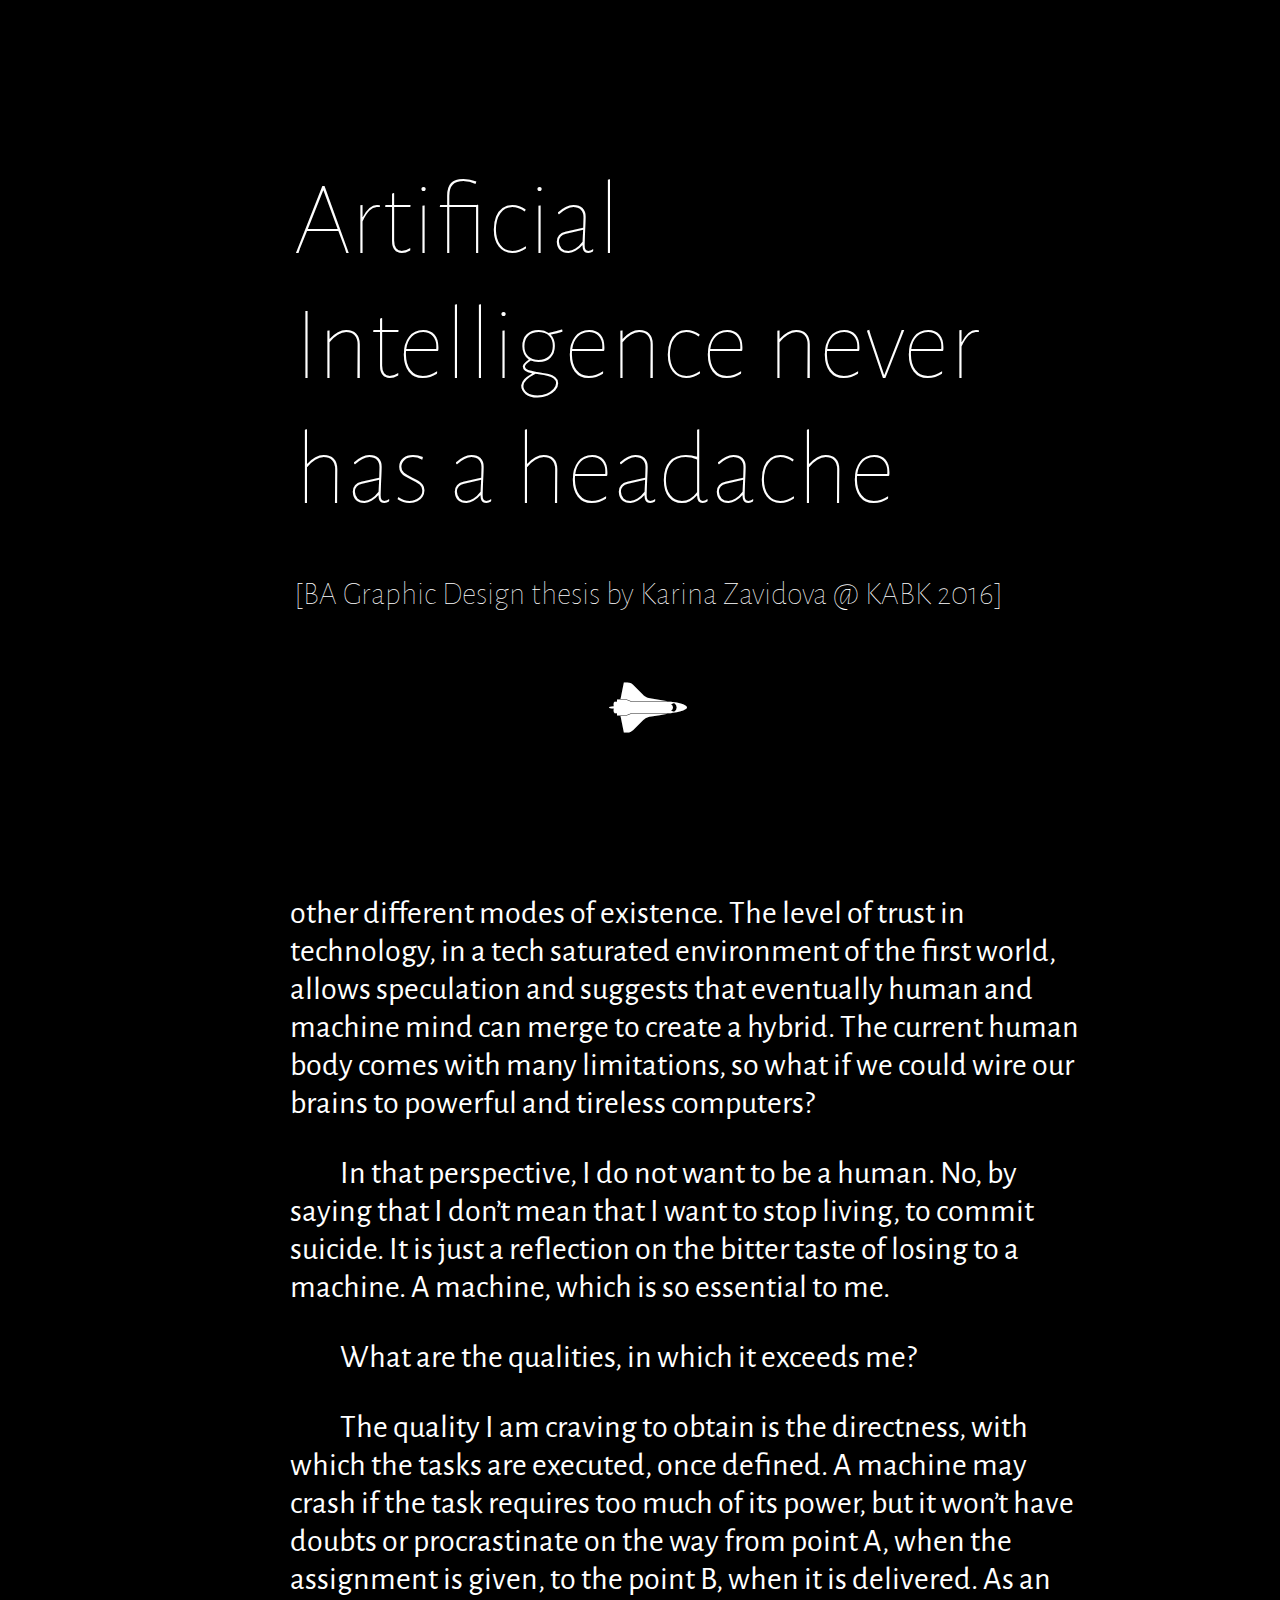
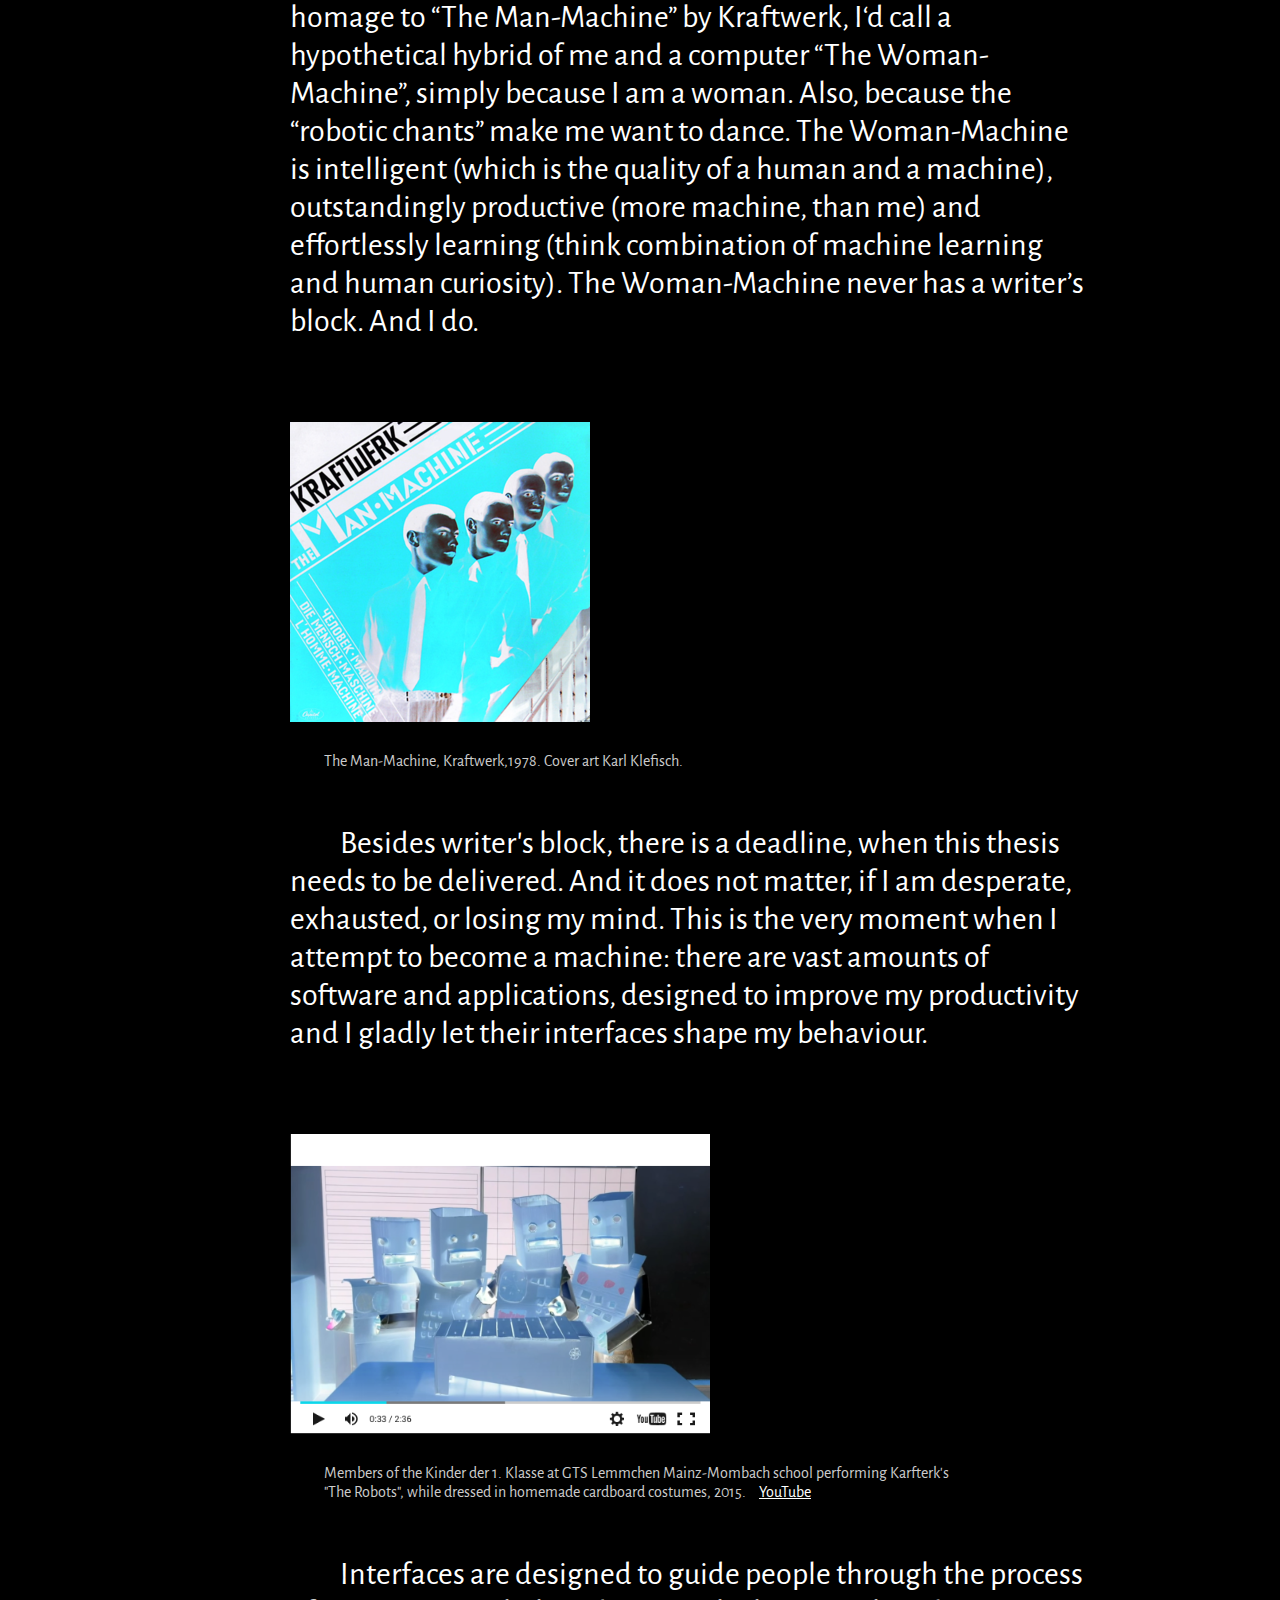
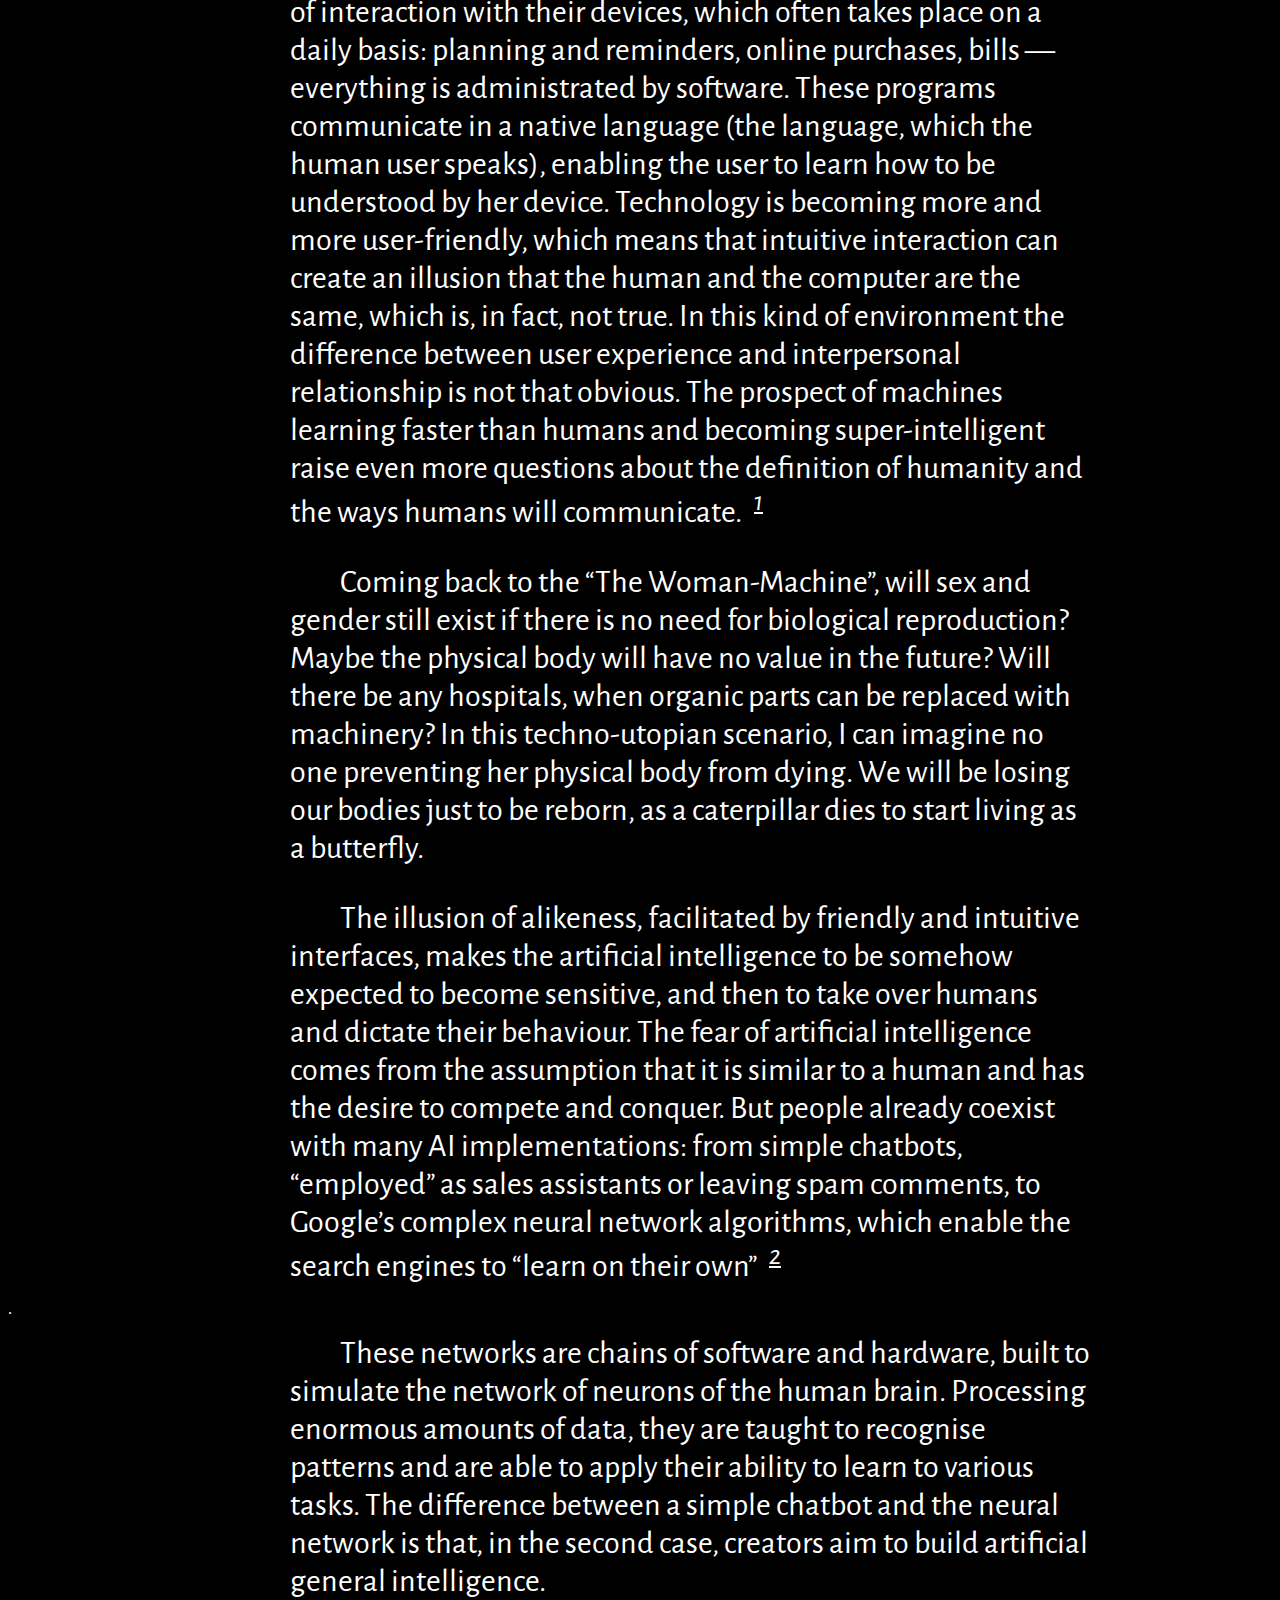
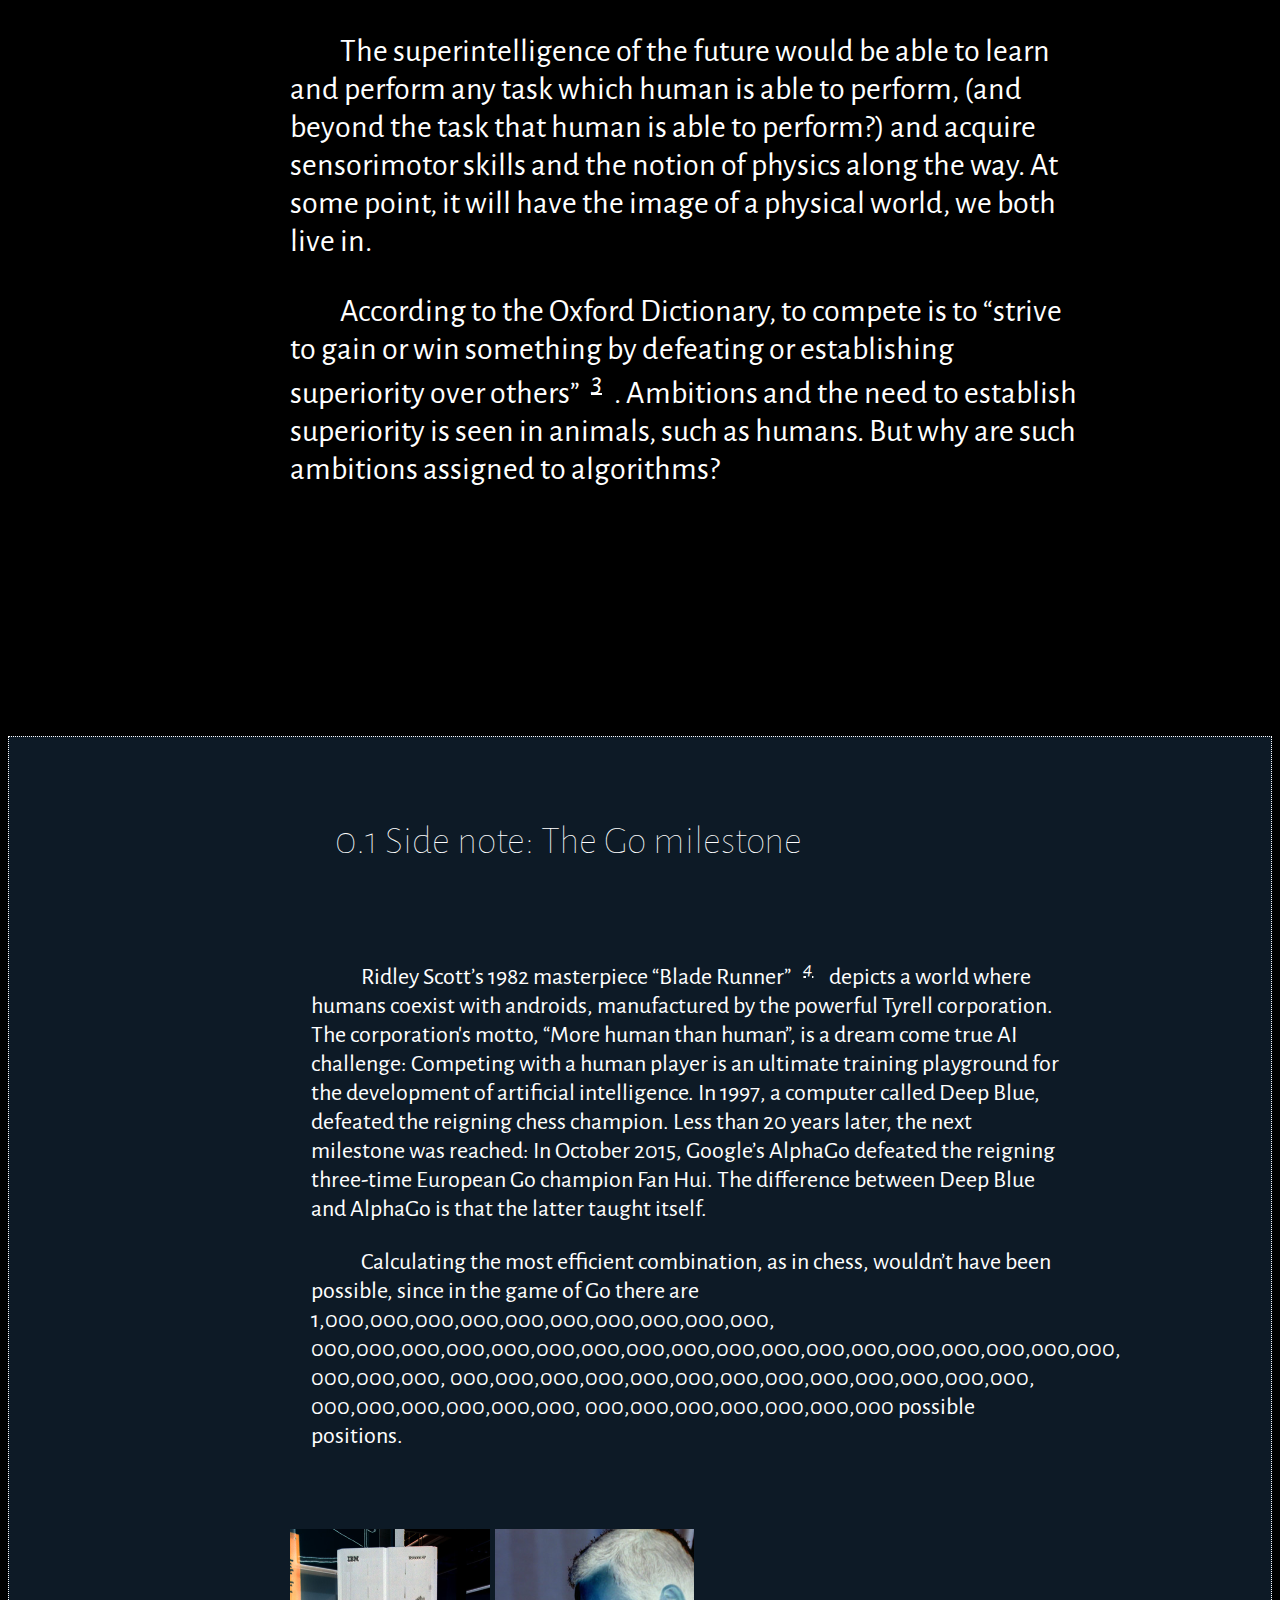
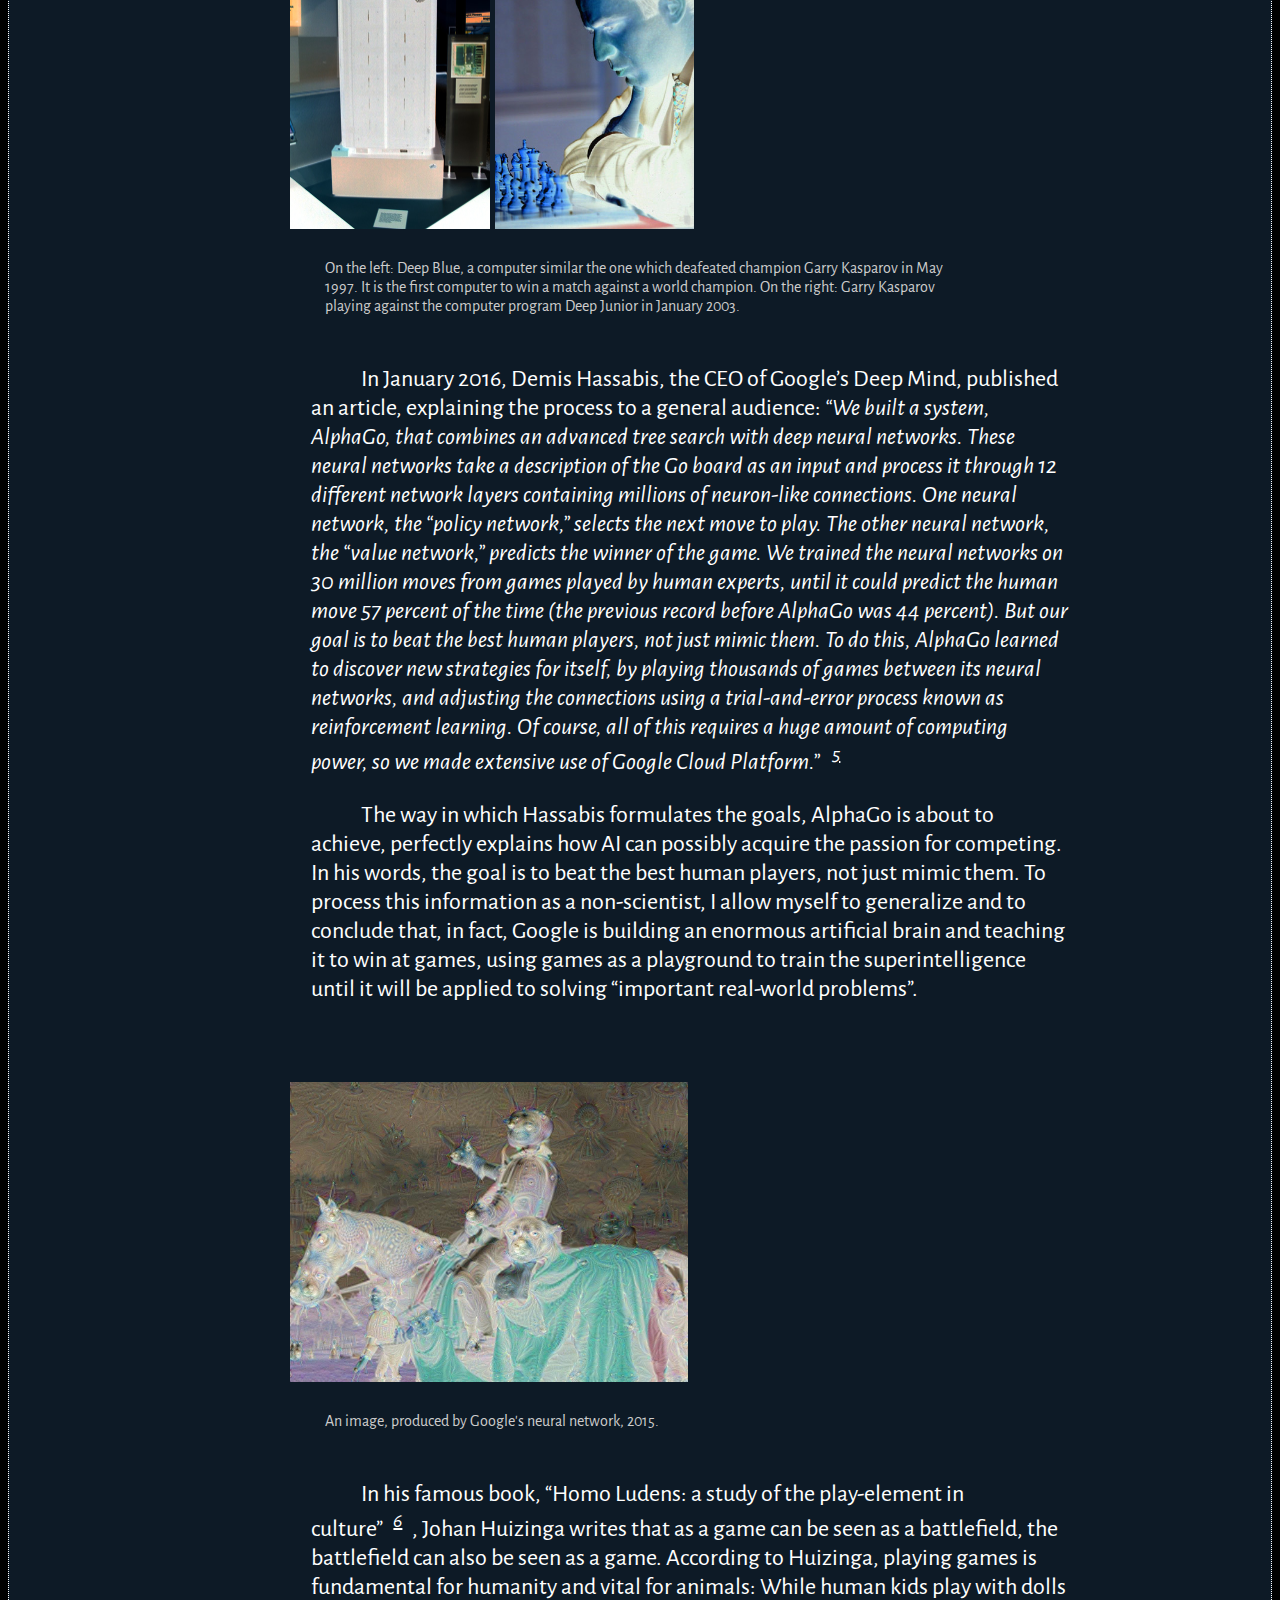
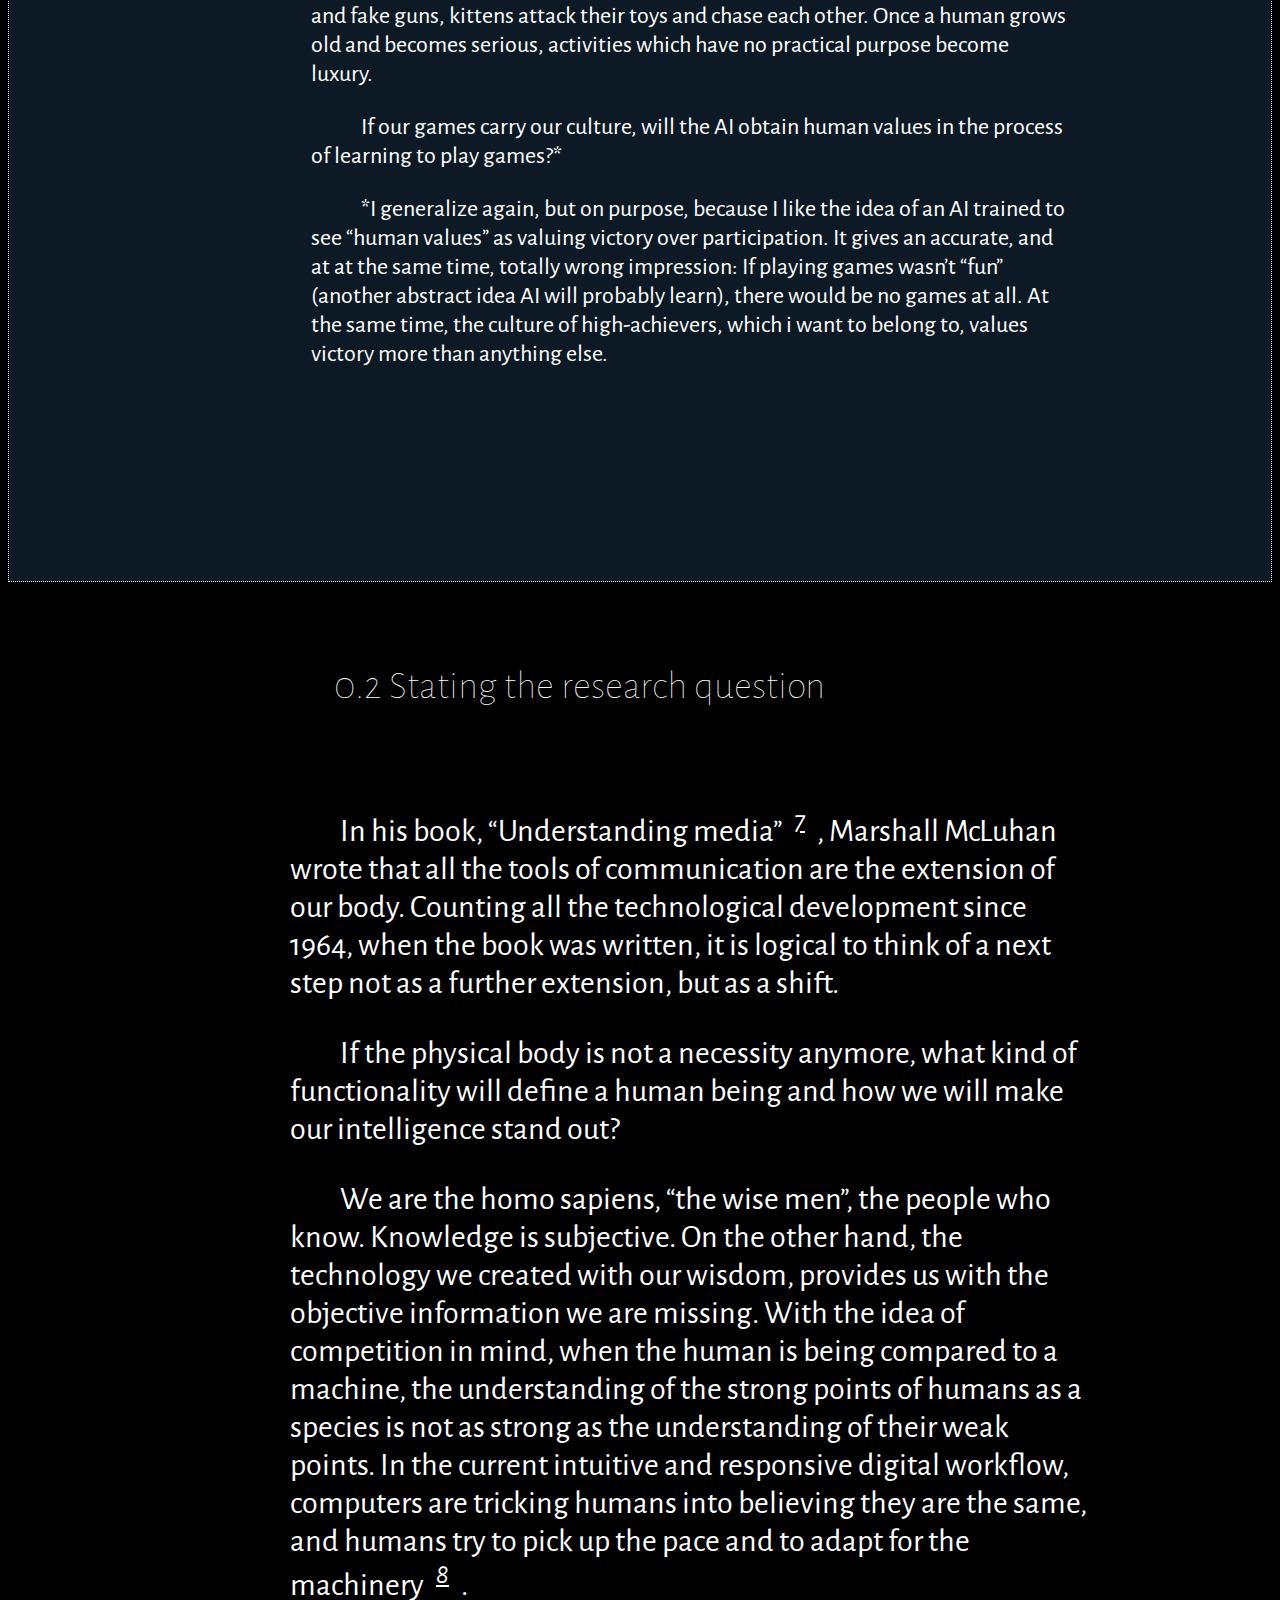
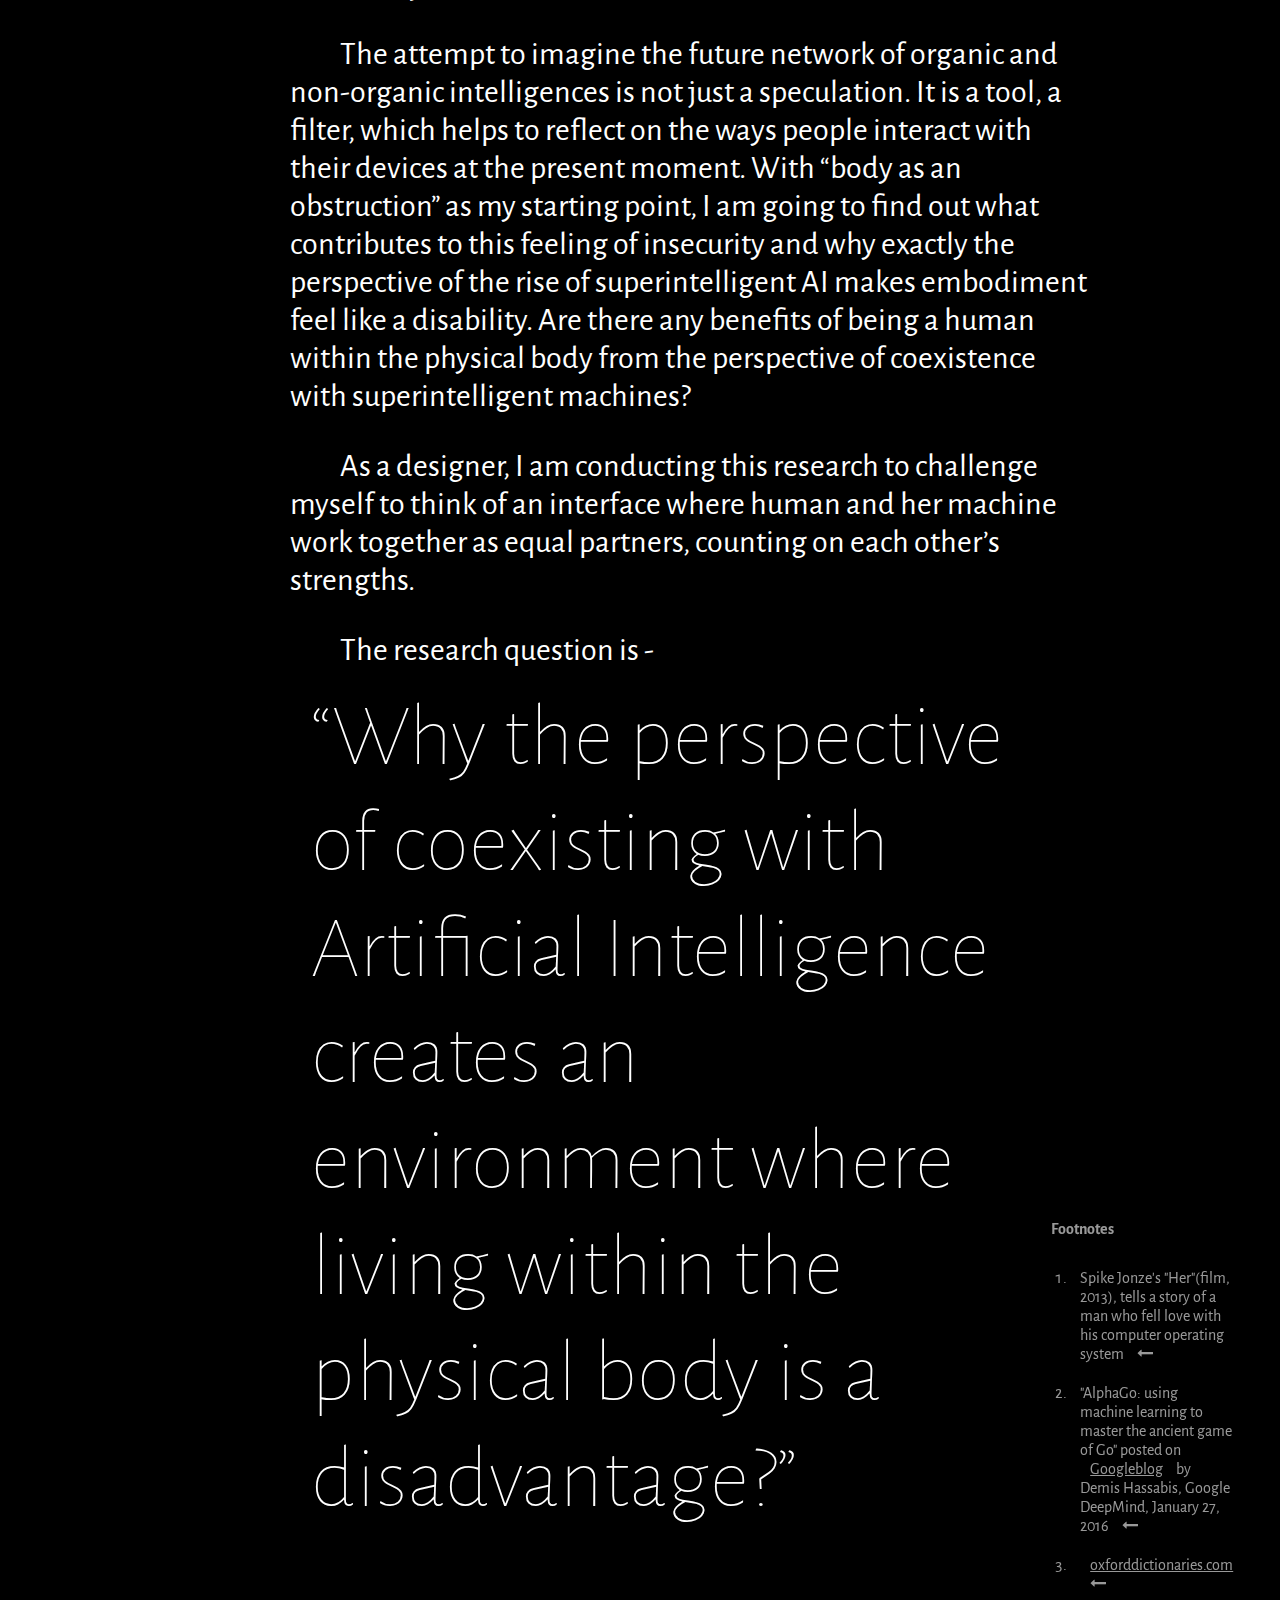
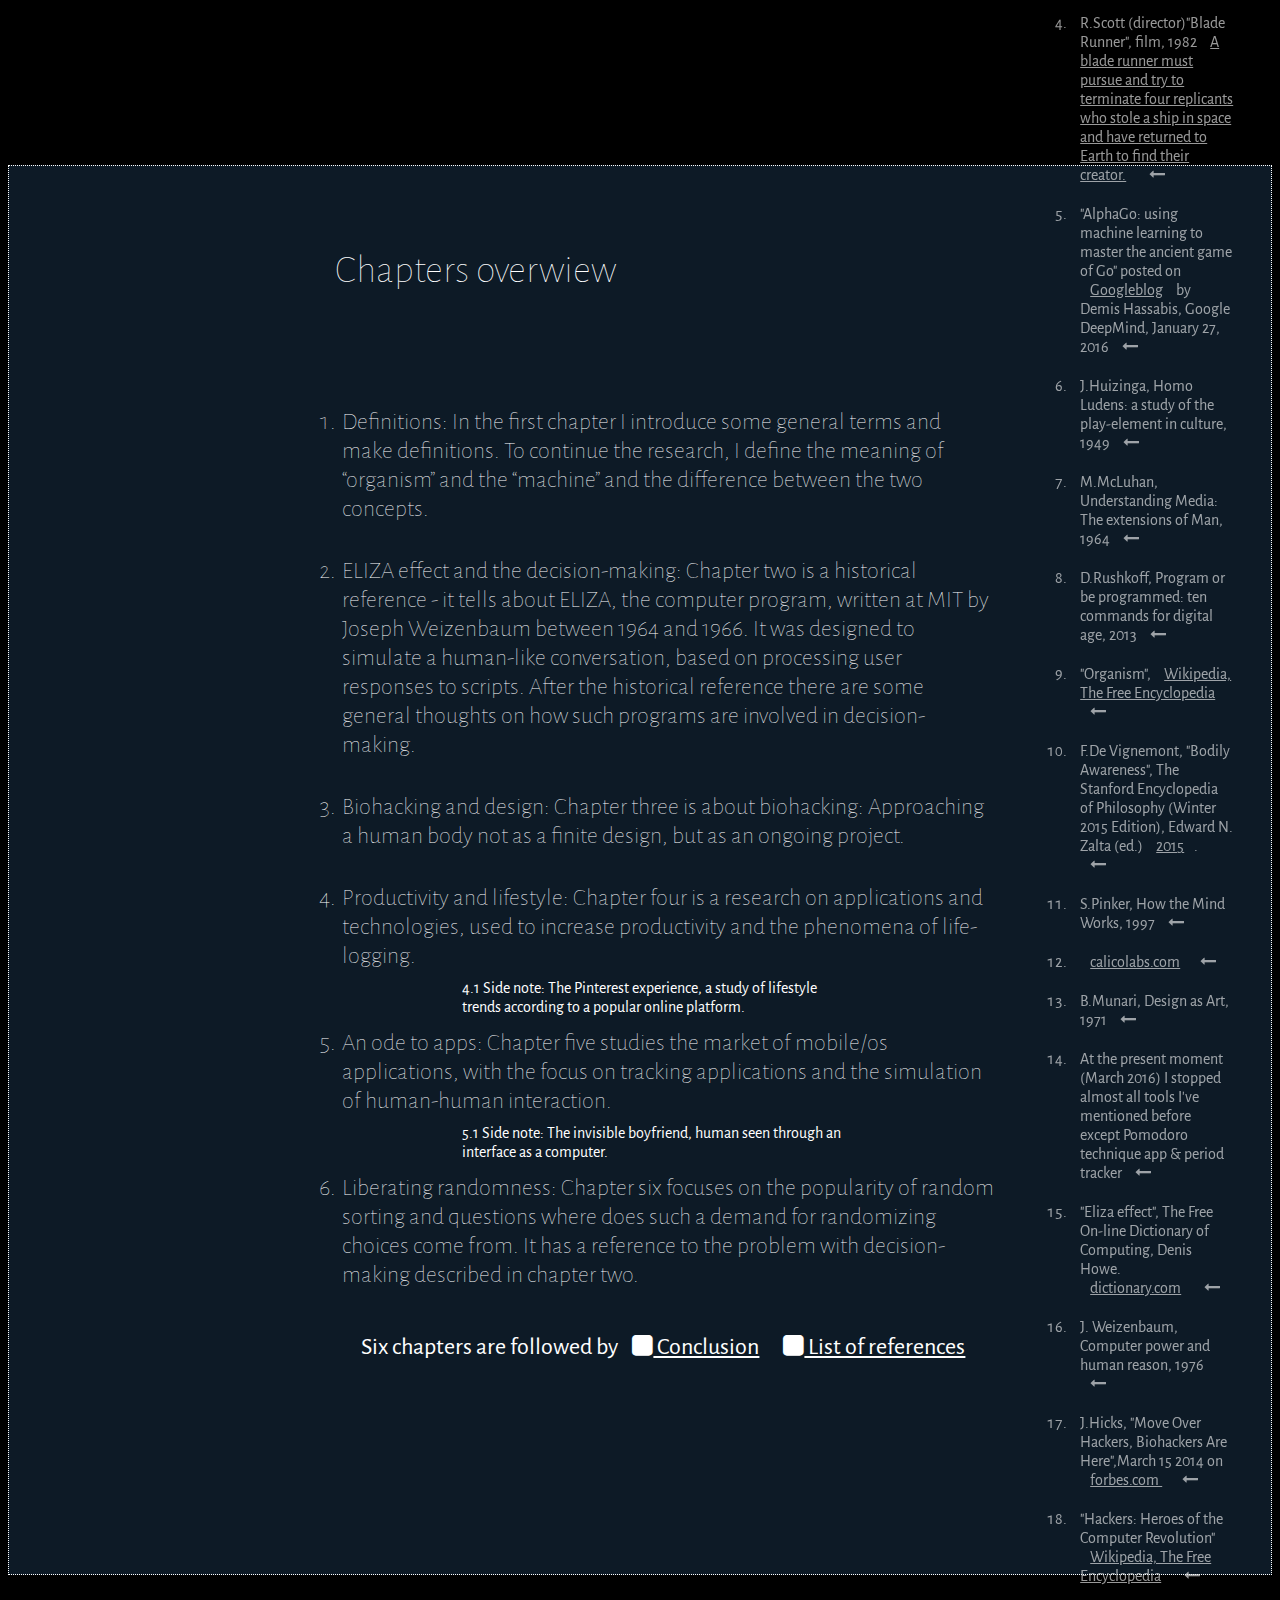
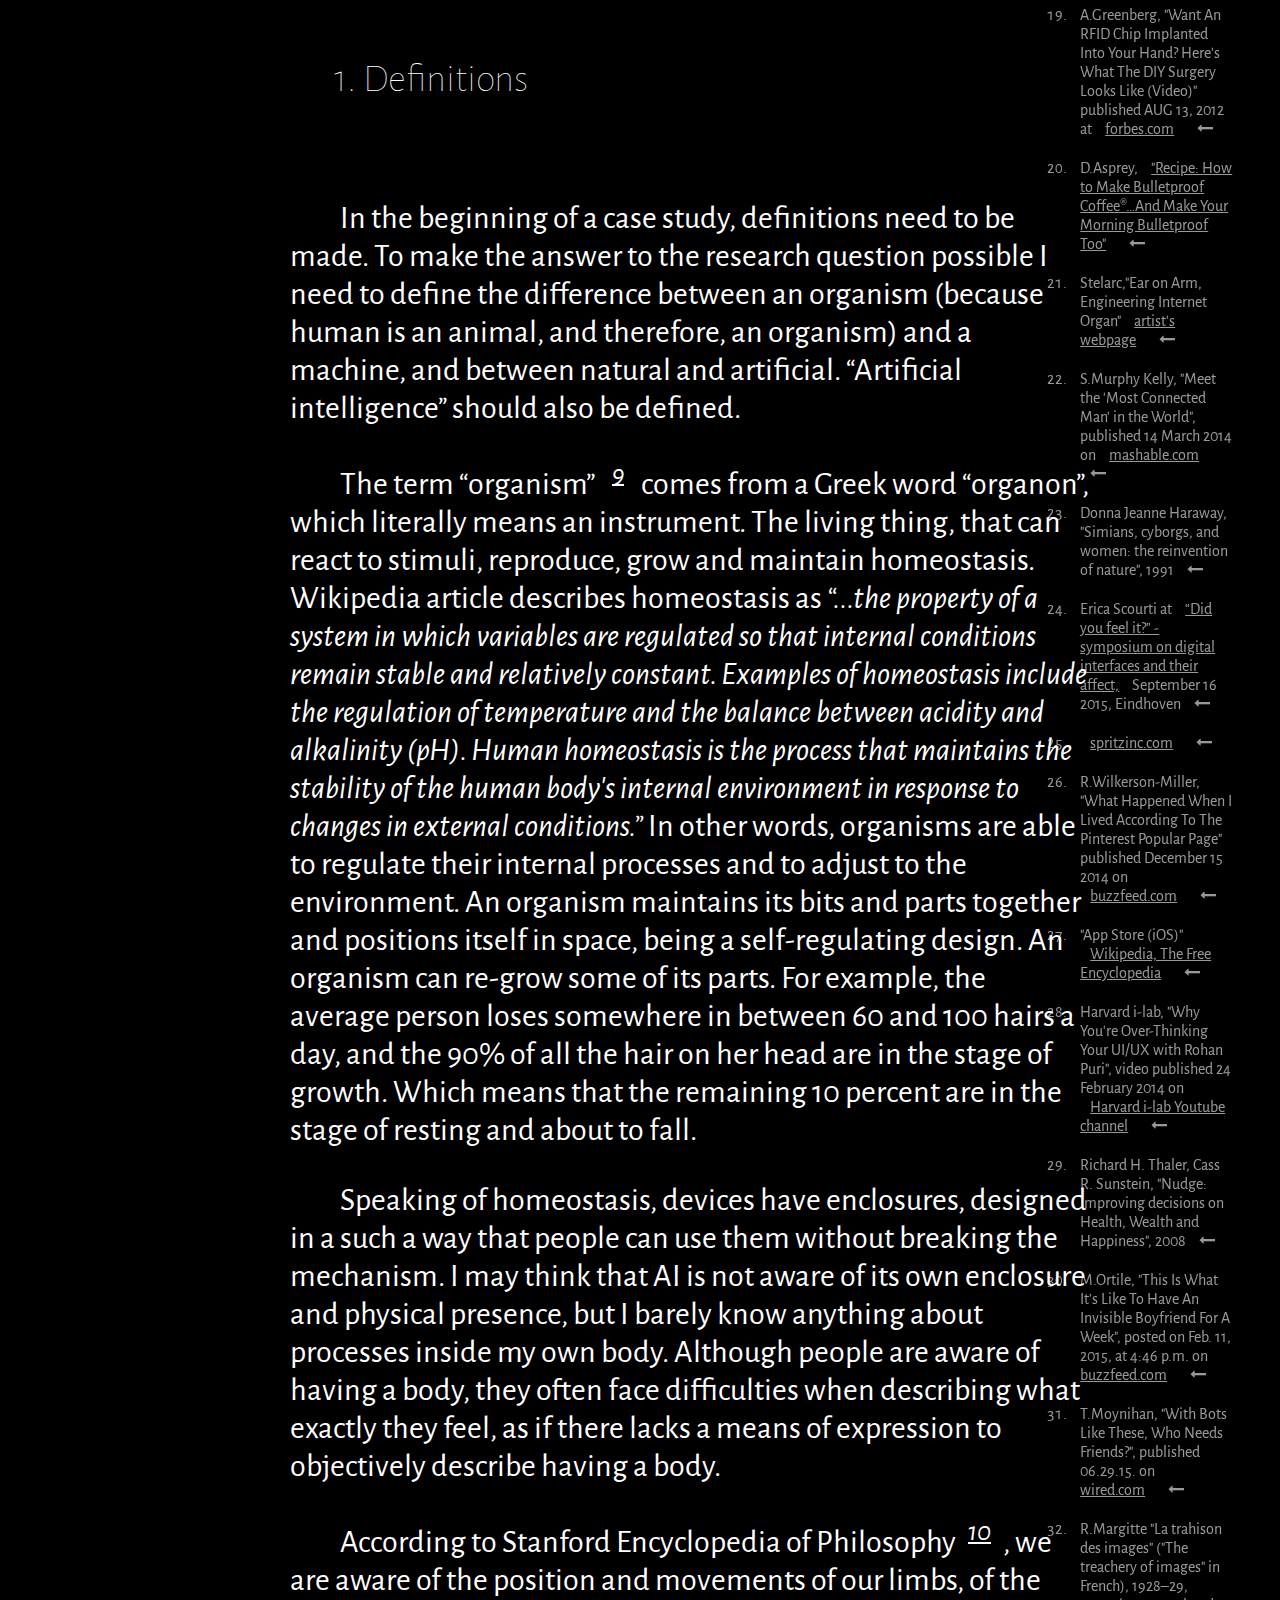
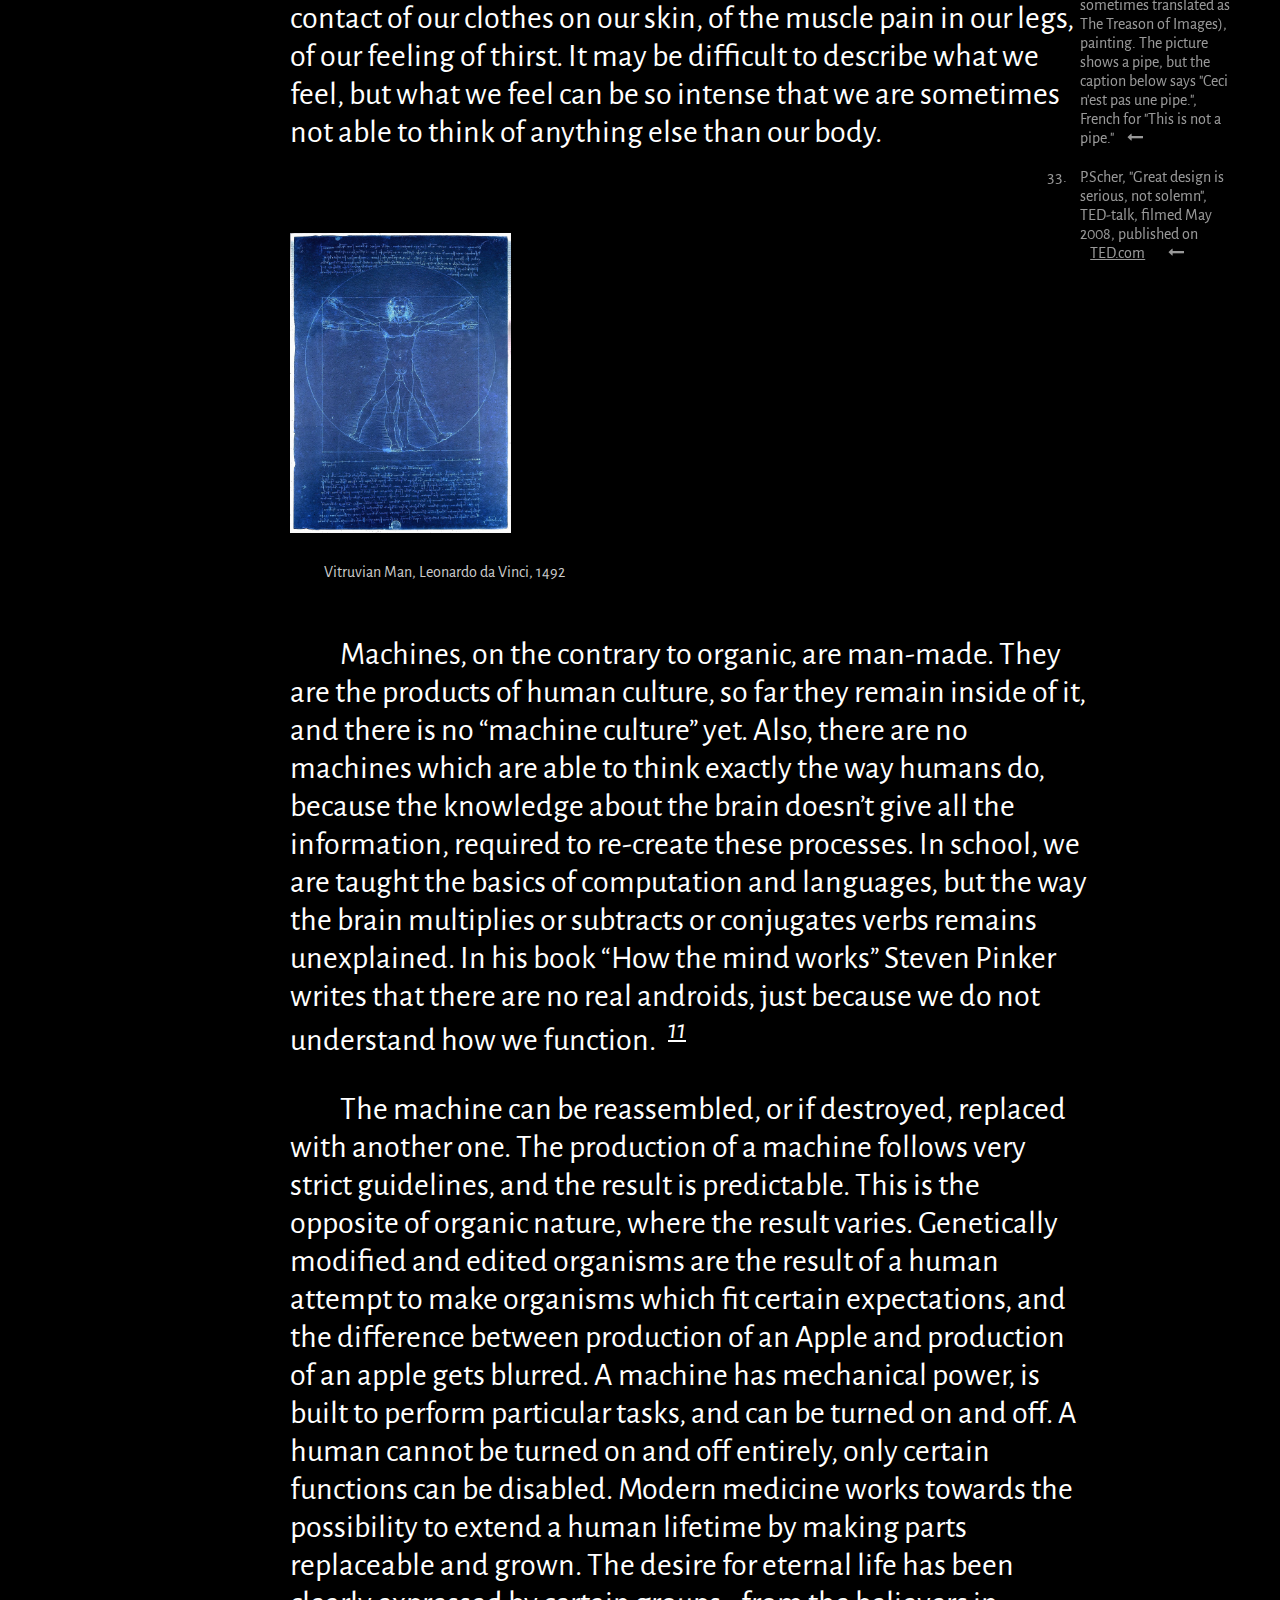
==== index.html @ 48800e62 "speech recognition commented" ====
<!DOCTYPE html>
<html>
<head>
<title>AI never has a headache</title>
<meta name="viewport" content="width=device-width, initial-scale=1">
<meta http-equiv="X-UA-Compatible" content="IE=edge,chrome=1">
<meta name="description" content="Following all the developments in technology I often feel overwhelmed and start to compare myself to an AI implementation. Also, the data-driven lifestyle emerges, and a human body is viewed as a set of parameters not only by scientists, but also by us, ordinary individuals. 
The fear of AI comes from a concept that AI is comparable to human intelligence, and therefore superiour. We are afraid that we will be run over by another species. But in fact, we are not comparable. So in my thesis i research the value of the human body, comparing my own functionality to an AI and ask  What are the profits of existing as a human being, and what are the benefits of having a body in the current digital workflow?">
<meta property="dc:creator" content="Karina Zavidova"/>
<meta property="og:title" content="Artifcial intelligence never has a headache"/>
<meta charset="utf-8">
	
	<link rel="stylesheet" type="text/css" href="style copy.css">
	<link href='https://fonts.googleapis.com/css?family=Alegreya+Sans' rel='stylesheet' type='text/css'>
	<link rel="stylesheet" href="https://maxcdn.bootstrapcdn.com/font-awesome/4.5.0/css/font-awesome.min.css">
	<script src="https://ajax.googleapis.com/ajax/libs/jquery/1.11.3/jquery.min.js"></script>
	<link href='https://fonts.googleapis.com/css?family=Alegreya+Sans:400,400italic,100,100italic' rel='stylesheet' type='text/css'>
	

<link rel="icon" href="media/icon.ico" type="image/x-icon"> 
<link rel="shortcut icon" href="media/icon.ico" type="image/x-icon"> 





</head>


<body>

<div class="loader">
  
      
     <h1>Artificial Intelligence never has a headache  <h5>[BA Graphic Design thesis by Karina Zavidova @ KABK 2016]
     <div class="bounce"><h5><i class="fa fa-space-shuttle fa-2x"></h5></i></div>
</h5></h1> 
     
  </div>


</div>
	
</div>
<div class="content">
  <script src="script.js"></script>


<!--here starts the actula text!!!!!-->




<div class="glossary">

<div class="sub-menu-parent"><i class="fa fa-hdd-o"><h3>Aritificial intelligence never has a headache </h3></i>



 <ul class="sub-menu">
 <h4>Table of contents</h4>

<li> <a href="#introduction"> 0. Introduction</a></li>
<li> <a href="#sidenote-1">0.1 Side note: The Go milestone</a> </li>
	<li> <a href="#research question">0.2 Stating the research question</a></li>
<li> <a href="#overview">Chapters overview</a></li>
<li> <a href="#chapter-1"> 1. Definitions </a></li>
<li> <a href="#chapter-2"> 2. Decision-making and the ELIZA effect</a></li>
<li> <a href="#chapter-3">3. Biohacking and design</a></li>
<li> <a href="#chapter-4">4. Productivity and lifestyle</a></li>
<li><a href="#sidenote-2">4.1 Side note: The pinterest experience</a></li>
<li><a href="#chapter-5">5. An ode to Apps </a></li>
<li><a href="#sidenote-3">5.1 Side note: The invisible boyfriend</a></li>
<li><a href="#chapter-6">6. Liberating randomness </a></li>
<li> <a href="#conclusion">Conclusion</a></li>
<li><a href="#sources">List of references</a></li>
<li><a href="AI_never_has_a_headache_kzavidova.pdf"download>download PDF</a></li>

</div></div>




<div class="text">

<div class="scroller">


<div class="footnote">

	<ol> <h4>Footnotes</h4>
		<li class="smart" id="s-1">Spike Jonze's "Her"(film, 2013), tells a story of a man who fell love with his computer operating system <a href="#f-1"><i class="fa fa-long-arrow-left"></i></a></li>


		<li class="smart" id="s-2">"AlphaGo: using machine learning to master the ancient game of Go" posted on <a href="https://googleblog.blogspot.nl/2016/01/alphago-machine-learning-game-go.html" target="_blank">Googleblog</a>
		by Demis Hassabis, Google DeepMind, January 27, 2016
		<a href="#f-2"><i class="fa fa-long-arrow-left"></i></a></li>


		<li class="smart" id="s-3"><a href="http://www.oxforddictionaries.com/definition/english/compete" target="_blank">oxforddictionaries.com</a>
		<a href="#f-3"><i class="fa fa-long-arrow-left"></i></a></li>


		<li class="smart" id="s-4">R.Scott (director)"Blade Runner", film, 1982 <a href="http://www.imdb.com/title/tt0083658/" target="_blank">A blade runner must pursue and try to terminate four replicants who stole a ship in space and have returned to Earth to find their creator.</a>
		<a href="#f-4"><i class="fa fa-long-arrow-left"></i></a></li>


		<li class="smart" id="s-5">"AlphaGo: using machine learning to master the ancient game of Go" posted on <a href="https://googleblog.blogspot.nl/2016/01/alphago-machine-learning-game-go.html" target="_blank">Googleblog</a>
		by Demis Hassabis, Google DeepMind, January 27, 2016
		<a href="#f-5"><i class="fa fa-long-arrow-left"></i></a></li>


		<li class="smart" id="s-6">J.Huizinga, Homo Ludens: a study of the play-element in culture, 1949
		<a href="#f-6"><i class="fa fa-long-arrow-left"></i></a></li>

		<li class="smart" id="s-7">M.McLuhan, Understanding Media: The extensions of Man, 1964
		<a href="#f-7"><i class="fa fa-long-arrow-left"></i></a></li>

		<li class="smart" id="s-8">D.Rushkoff, Program or be programmed: ten commands for digital age, 2013
		<a href="#f-8"><i class="fa fa-long-arrow-left"></i></a></li>
		<li class="smart" id="s-9">"Organism", <a href="https://en.wikipedia.org/wiki/Organism#Etymology" target="_blank">Wikipedia, The Free Encyclopedia</a><a href="#f-9"><i class="fa fa-long-arrow-left"></i></a></li>

		<li class="smart" id="s-10">F.De Vignemont, "Bodily Awareness", The Stanford Encyclopedia of Philosophy (Winter 2015 Edition), Edward N. Zalta (ed.) <a href="http://plato.stanford.edu/archives/win2015/entries/bodily-awareness" target="_blank">2015</a>.
		<a href="#f-10"><i class="fa fa-long-arrow-left"></i></a></li>

		<li class="smart" id="s-11">S.Pinker, How the Mind Works, 1997
		<a href="#f-11"><i class="fa fa-long-arrow-left"></i></a></li>

		<li class="smart" id="s-12"><a href="http://www.calicolabs.com/" target="_blank">calicolabs.com</a><a href="#f-12"><i class="fa fa-long-arrow-left"></i></a></li>

		<li class="smart" id="s-13">B.Munari, Design as Art, 1971
		<a href="#f-13"><i class="fa fa-long-arrow-left"></i></a></li>

		<li class="smart" id="s-14">At the present moment (March 2016) I stopped almost all tools I've mentioned before except Pomodoro technique app &amp period tracker
		<a href="#f-14"><i class="fa fa-long-arrow-left"></i></a></li>

		<li class="smart" id="s-15">"Eliza effect", The Free On-line Dictionary of Computing, Denis Howe. <a href="http://dictionary.reference.com/browse/eliza-effect" target="_blank">dictionary.com</a>
		<a href="#f-15"><i class="fa fa-long-arrow-left"></i></a></li>

		<li class="smart" id="s-16">J. Weizenbaum, Computer power and human reason, 1976
		<a href="#f-16"><i class="fa fa-long-arrow-left"></i></a></li>

		<li class="smart" id="s-17">
			J.Hicks, "Move Over Hackers, Biohackers Are Here",March 15 2014 on <a href="http://www.forbes.com/sites/jenniferhicks/2014/03/15/move-over-hackers-biohackers-are-here/#53e8c2447e60" target="_blank"> forbes.com </a>
		<a href="#f-17"><i class="fa fa-long-arrow-left"></i></a></li>

		<li class="smart" id="s-18">"Hackers: Heroes of the Computer Revolution"
			<a href="https://en.wikipedia.org/wiki/Hackers:_Heroes_of_the_Computer_Revolution" target="_blank">Wikipedia, The Free Encyclopedia</a>
		<a href="#f-18"><i class="fa fa-long-arrow-left"></i></a></li>

		<li class="smart" id="s-19">A.Greenberg, "Want An RFID Chip Implanted Into Your Hand? Here's What The DIY Surgery Looks Like (Video)" published AUG 13, 2012 at <a href="http://www.forbes.com/sites/andygreenberg/2012/08/13/want-an-rfid-chip-implanted-into-your-hand-heres-what-the-diy-surgery-looks-like-video/#7c9ef1582ed2" target="_blank">forbes.com</a> 
		<a href="#f-19"><i class="fa fa-long-arrow-left"></i></a></li>

		<li class="smart" id="s-20"> D.Asprey,
			<a href="https://www.bulletproofexec.com/how-to-make-your-coffee-bulletproof-and-your-morning-too/" target="_blank">"Recipe: How to Make Bulletproof Coffee®…And Make Your Morning Bulletproof Too"</a>
		<a href="#f-20"><i class="fa fa-long-arrow-left"></i></a></li>

		<li class="smart" id="s-21">Stelarc,"Ear on Arm,
Engineering Internet Organ" <a href="http://stelarc.org/?catID=20242" target="_blank"> artist's webpage</a>
	<a href="#f-21"><i class="fa fa-long-arrow-left"></i></a></li>

		<li class="smart" id="s-22">S.Murphy Kelly, "Meet the 'Most Connected Man' in the World", published 14 March 2014 on 
		<a href="http://mashable.com/2014/03/13/most-connected-man-in-world-chris-dancy/#mzqSh3UFNmq4" target="_blank">mashable.com</a>
		<a href="#f-22"><i class="fa fa-long-arrow-left"></i></a></li>

		<li class="smart" id="s-23">Donna Jeanne Haraway, "Simians, cyborgs, and women: the reinvention of nature", 1991
<a href="#f-23"><i class="fa fa-long-arrow-left"></i></a></li>

		<li class="smart" id="s-24">Erica Scourti at <a href="http://dutchartinstitute.eu/page/7281/erica-scourti" target="_blank">“Did you feel it?” - symposium on digital interfaces and their affect,</a> September 16 2015, Eindhoven
	<a href="#f-24"><i class="fa fa-long-arrow-left"></i></a></li>
		<li class="smart" id="s-25"><a href="http://spritzinc.com/" target="_blank">spritzinc.com</a>
		<a href="#f-25"><i class="fa fa-long-arrow-left"></i></a></li>

		<li class="smart" id="s-26">R.Wilkerson-Miller, "What Happened When I Lived According To The Pinterest Popular Page" published December 15 2014 on
		<a href="http://www.buzzfeed.com/rachelwmiller/all-we-do-is-pin#.ilrom6KYr" target="_blank">buzzfeed.com</a>
		<a href="#f-26"><i class="fa fa-long-arrow-left"></i></a></li>

		<li class="smart" id="s-27">"App Store (iOS)" <a href="https://en.wikipedia.org/wiki/App_Store_(iOS)" target="_blank">Wikipedia, The Free Encyclopedia</a>
		<a href="#f-27"><i class="fa fa-long-arrow-left"></i></a></li>

		<li class="smart" id="s-28">Harvard i-lab, "Why You're Over-Thinking Your UI/UX with Rohan Puri", video published 24 February 2014 on <a href="https://youtu.be/Is2O666qDPs" target="_blank">Harvard i-lab Youtube channel</a>
		<a href="#f-28"><i class="fa fa-long-arrow-left"></i></a></li>

		<li class="smart" id="s-29">Richard H. Thaler, Cass R. Sunstein, "Nudge: Improving decisions on Health, Wealth and Happiness", 2008
		<a href="#f-29"><i class="fa fa-long-arrow-left"></i></a></li>

		<li class="smart" id="s-30">M.Ortile, "This Is What It’s Like To Have An Invisible Boyfriend For A Week", posted on Feb. 11, 2015, at 4:46 p.m. on<a href="http://www.buzzfeed.com/mattortile/my-invisible-man#.pvEbmz3gZ" target="_blank"> buzzfeed.com</a>
		<a href="#f-30"><i class="fa fa-long-arrow-left"></i></a></li>

		<li class="smart" id="s-31">T.Moynihan, "With Bots Like These, Who Needs Friends?", published 06.29.15.
on<a href="http://www.wired.com/2015/06/chat-services-replace-friends/" target="_blank"> wired.com</a>
<a href="#f-31"><i class="fa fa-long-arrow-left"></i></a></li>

		<li class="smart" id="s-32">R.Margitte "La trahison des images" ("The treachery of images" in French), 1928–29, sometimes translated as The Treason of Images), painting. The picture shows a pipe, but the caption below says "Ceci n'est pas une pipe.", French for "This is not a pipe."

		<a href="#f-32"><i class="fa fa-long-arrow-left"></i></a></li>

		<li class="smart" id="s-33">P.Scher, "Great design is serious, not solemn", TED-talk, filmed May 2008, published on <a href="https://www.ted.com/talks/paula_scher_gets_serious?language=en" target="_blank">TED.com</a>
		<a href="#f-33"><i class="fa fa-long-arrow-left"></i></a></li>



	</ol>


	</div>

	
<!--<h2>Introduction </h2>-->
<div class="chapter" id="introduction">

<h6>0. Introduction</h6>
<p>
<h2>Sometimes I feel that my 
	body is an obstruction.</h2>
<br/>
</p>

<p>
Therefore, I have to state, "I am not my body". The body of work and thought is the true body of mine, not the one which fails to wake up on time every morning.</p> <p>“I am not my physical body” seems to be an absurd statement, but only until there is a possibility to choose from other different modes of existence. 
The level of trust in technology, in a tech saturated environment of the first world, allows speculation and suggests that eventually human and machine mind can merge to create a hybrid. The current human body comes with many limitations, so what if we could wire our brains to powerful and tireless computers?<p>
In that perspective, I do not want to be a human. No, by saying that I don’t mean that I want to stop living, to commit suicide. It is just a reflection on the bitter taste of losing to a machine. A machine, which is so essential to me. </p>

<p>What are the qualities, in which it exceeds me?</p>

<p>The quality I am craving to obtain is the directness, with which the tasks are executed, once defined. A machine may crash if the task requires too much of its power, but it won’t have doubts or procrastinate on the way from point A, when the assignment is given, to the point B, when it is delivered.  
As an homage to “The Man-Machine” by Kraftwerk, I‘d call a hypothetical hybrid of me and a computer “The Woman-Machine”, simply because I am a woman. Also, because the “robotic chants” make me want to dance. The Woman-Machine is intelligent (which is the quality of a human and a machine), outstandingly productive (more machine, than me) and effortlessly learning (think combination of machine learning and human curiosity). The Woman-Machine never has a writer’s block. And I do. </p>

<p>
<img src="img/1.png"><div class="imgname">The Man-Machine, Kraftwerk,1978. Cover art Karl Klefisch.</div></img>

</p>

<p>Besides writer's block, there is a deadline, when this thesis needs to be delivered. And it does not matter, if I am desperate, exhausted, or losing my mind. This is the very moment when I attempt to become a machine: there are vast amounts of software and applications, designed to improve my productivity and I gladly let their interfaces shape my behaviour. </p>

<p>

<img src="img/2.png"><div class="imgname">Members of the Kinder der 1. Klasse at GTS Lemmchen Mainz-Mombach school performing Karfterk's "The Robots", while dressed in homemade cardboard costumes, 2015. <a href="https://youtu.be/WH-ycguHLBU" target="_blank">YouTube</a></div></img>
</p>


<p>Interfaces are designed to guide people through the process of interaction with their devices, which often takes place on a daily basis: planning and reminders, online purchases, bills &mdash; everything is administrated by software. These programs communicate in a native language (the language, which the human user speaks), enabling the user to learn how to be understood by her device. 
Technology is becoming more and more user-friendly, which means that intuitive interaction can create an illusion that the human and the computer are the same, which is, in fact, not true. In this kind of environment the difference between user experience and interpersonal relationship is not that obvious. The prospect of machines learning faster than humans and becoming super-intelligent raise even more questions about the definition of humanity and the ways humans will communicate.<span style="color:#d9d9d9; margin: 2px;" id="f-1" ><sup><a href="#s-1">1</a></sup></span></p>

<p>Coming back to the “The Woman-Machine”, will sex and gender still exist if there is no need for biological reproduction? Maybe the physical body will have no value in the future? Will there be any hospitals, when organic parts can be replaced with machinery? In this techno-utopian scenario, I can imagine no one preventing her physical body from dying. We will be losing our bodies just to be reborn, as a caterpillar dies to start living as a butterfly. </p>

<p>The illusion of alikeness, facilitated by friendly and intuitive interfaces, makes the artificial intelligence to be somehow expected to become sensitive, and then to take over humans and dictate their behaviour. The fear of artificial intelligence comes from the assumption that it is similar to a human and has the desire to compete and conquer. But people already coexist with many AI implementations: from simple chatbots, “employed” as sales assistants or leaving spam comments, to Google’s complex neural network algorithms, which enable the search engines to “learn on their own”<span style="color:#d9d9d9; margin: 2px;" id="f-2"><sup><a href="#s-2">2</a></sup></span></p>.
<p>These networks are chains of software and hardware, built to simulate the network of neurons of the human brain. Processing enormous amounts of data, they are taught to recognise patterns and are able to apply their ability to learn to various tasks. The difference between a simple chatbot and the neural network is that, in the second case, creators aim to build artificial general intelligence. </p>
<p>The superintelligence of the future would be able to learn and perform any task which human is able to perform, (and beyond the task that human is able to perform?) and acquire sensorimotor skills and the notion of physics along the way. At some point, it will have the image of a physical world, we both live in. </p>
<p>
According to the Oxford Dictionary, to compete is to “strive to gain or win something by defeating or establishing superiority over others”<span style="color:#d9d9d9; margin: 2px;" id="f-3"><sup><a href="#s-3">3</a></sup></span>. Ambitions and the need to establish superiority is seen in animals, such as humans. But why are such ambitions assigned to algorithms?<p>
</div>
<div class="chapter" id="sidenote-1">

	<h6>0.1 Side note: The Go milestone </h6>

<p class="sidenote">Ridley Scott’s 1982 masterpiece “Blade Runner”<span style="color:#d9d9d9; margin: 2px;" id="f-4"><sup><a href="#s-4">4</a></sup></span> depicts a world where humans coexist with androids, manufactured by the powerful Tyrell corporation. The corporation's motto, “More human than human”, is a dream come true AI challenge: Competing with a human player is an ultimate training playground for the development of artificial intelligence.
In 1997, a computer called Deep Blue, defeated the reigning chess champion. Less than 20 years later, the next milestone was reached: In October 2015, Google’s AlphaGo defeated the reigning three-time European Go champion Fan Hui. The difference between Deep Blue and AlphaGo is that the latter taught itself. </p> <p class="sidenote">Calculating the most efficient combination, as in chess, wouldn’t have been possible, since in the game of Go there are 1,000,000,000,000,000,000,000,000,000,000, 000,000,000,000,000,000,000,000,000,000,000,000,000,000,000,000,000,000,
000,000,000, 
000,000,000,000,000,000,000,000,000,000,000,000,000, 000,000,000,000,000,000, 000,000,000,000,000,000,000 
possible positions.</p>

<p>
<img src="img/3-a.jpg"></img>
<img src="img/3-b.jpg"></img>
<div class="imgname">On the left: Deep Blue, a computer similar the one which deafeated champion Garry Kasparov in May 1997. It is the first computer to win a match against a world champion. On the right: Garry Kasparov playing against the computer program Deep Junior in January 2003.</div>
</p>


<p class="sidenote">
In January 2016, Demis Hassabis, the CEO of Google’s Deep Mind, published an article, explaining the process to a general audience: <span>“We built a system, AlphaGo, that combines an advanced tree search with deep neural networks. These neural networks take a description of the Go board as an input and process it through 12 different network layers containing millions of neuron-like connections. One neural network, the “policy network,” selects the next move to play. The other neural network, the “value network,” predicts the winner of the game. We trained the neural networks on 30 million moves from games played by human experts, until it could predict the human move 57 percent of the time (the previous record before AlphaGo was 44 percent). But our goal is to beat the best human players, not just mimic them. To do this, AlphaGo learned to discover new strategies for itself, by playing thousands of games between its neural networks, and adjusting the connections using a trial-and-error process known as reinforcement learning. Of course, all of this requires a huge amount of computing power, so we made extensive use of Google Cloud Platform.”</span><span style="color:#d9d9d9; margin: 2px;" id="f-5"><sup><a href="#s-5">5</a></sup></span></p>
<p class="sidenote">
The way in which Hassabis formulates the goals, AlphaGo is about to achieve, perfectly explains how AI can possibly acquire the passion for competing. In his words, the goal is to beat the best human players, not just mimic them. 
To process this information as a non-scientist, I allow myself to generalize and to conclude that, in fact, Google is building an enormous artificial brain and teaching it to win at games, using games as a playground to train the superintelligence until it will be applied to solving “important real-world problems”. </p>

<p>
<img src="img/4.jpg"><div class="imgname">An image, produced by Google's neural network, 2015.</div></img>
</p>
<p class ="sidenote">
In his famous book, “Homo Ludens: a study of the play-element in culture”<span style="color:#d9d9d9; margin: px;" id="f-6"><sup><a href="#s-6">6</a></sup></span>, Johan Huizinga writes that as a game can be seen as a battlefield, the battlefield can also be seen as a game.  According to Huizinga, playing games is fundamental for humanity and vital for animals: While human kids play with dolls and fake guns, kittens attack their toys and chase each other. Once a human grows old and becomes serious, activities which have no practical purpose become luxury. </p>
<p class="sidenote">If our games carry our culture, will the AI obtain human values in the process of learning to play games?* </p> 

<p class="sidenote">
*I generalize again, but on purpose, because I like the idea of an AI trained to see “human values” as valuing victory over participation. It gives an accurate, and at at the same time, totally wrong impression: If playing games wasn’t “fun” (another abstract idea AI will probably learn), there would be no games at all. At the same time, the culture of high-achievers, which i want to belong to, values victory more than anything else. </p>
</div>

<div class="chapter" id="research question">
	

<h6>0.2 Stating the research question</h6>

<p>In his book, “Understanding media”<span style="color:#d9d9d9; margin: 2px;" id="f-7"><sup><a href="#s-7">7</a></sup></span>, Marshall McLuhan wrote that all the tools of communication are the extension of our body. Counting all the technological development since 1964, when the book was written, it is logical to think of a next step not as a further extension, but as a shift. </p>
<p>If the physical body is not a necessity anymore, what kind of functionality will define a human being and how we will make our intelligence stand out? </p>
<p>We are the homo sapiens, “the wise men”, the people who know. Knowledge is subjective. On the other hand, the technology we created with our wisdom, provides us with the objective information we are missing. With the idea of competition in mind, when the human is being compared to a machine, the understanding of the strong points of humans as a species is not as strong as the understanding of their weak points. In the current intuitive and responsive digital workflow, computers are tricking humans into believing they are the same, and humans try to pick up the pace and to adapt for the machinery<span style="color:#d9d9d9; margin: 2px;" id="f-8"><sup><a href="#s-8">8</a></sup></span>.</p>
<p>The attempt to imagine the future network of organic and non-organic intelligences is not just a speculation. It is a tool, a filter, which helps to reflect on the ways people interact with their devices at the present moment. With “body as an obstruction” as my starting point, I am going to find out what contributes to this feeling of insecurity and why exactly the perspective of the rise of superintelligent AI makes embodiment feel like a disability. Are there any benefits of being a human within the physical body from the perspective of coexistence with superintelligent machines? </p>
<p>As a designer, I am conducting this research to challenge myself to think of an interface where human and her machine work together as equal partners, counting on each other’s strengths.</p>

<p>The research question is -  <h2>“Why the perspective of coexisting with Artificial Intelligence creates an environment where living within the physical body is 
a disadvantage?”</h2></p>
</div>
<div class="chapter" id="overview">
<h6>Chapters overwiew</h6>
<p>

<ol class="overview"> 

<li>Definitions: In the first chapter I introduce some general terms and make definitions. To continue the research, I define the meaning of “organism” and the “machine” and the difference between the two concepts.</li> </br>
<li>ELIZA effect and the decision-making: Chapter two is a historical reference - it tells about ELIZA, the computer program, written at MIT by Joseph Weizenbaum between 1964 and 1966. It was designed to simulate a human-like conversation, based on processing user responses to scripts. After the historical reference there are some general thoughts on how such programs are involved in decision-making.</li> </br>
<li>Biohacking and design: Chapter three is about biohacking: Approaching a human body not as a finite design, but as an ongoing project.</li> </br>
<li>Productivity and lifestyle: Chapter four is a research on applications and technologies, used to increase productivity and the phenomena of life-logging. </br>
<p class="index">4.1 Side note: The Pinterest experience, a study of lifestyle trends according to a popular online platform.</p></li>
<li>An ode to apps: Chapter five studies the market of mobile/os applications, with the focus on tracking applications and the simulation of human-human interaction.  </br>
<p class="index">5.1 Side note: The invisible boyfriend, human seen through an interface as a computer.</p> </li>  
<li>Liberating randomness: Chapter six focuses on the popularity of random sorting and questions where does such a demand for randomizing choices come from. It has a reference to the problem with decision-making described in chapter two.</li> </br>

</ol>

<p class="sidenote">Six chapters are followed by  <a href="#conclusion"><i class="fa fa-square"></i> Conclusion</a> 
<a href="#sources"><i class="fa fa-square"></i> List of references</a> 
</p>

</div>

<div class="chapter" id="chapter-1">
<h6> 1. Definitions</h6>


<p>In the beginning of a case study, definitions need to be made. To make the answer to the research question possible I need to define the difference between an organism (because human is an animal, and therefore, an organism) and a machine, and between natural and artificial. “Artificial intelligence” should also be defined. </p>

<p>The term “organism” <span style="color:#d9d9d9; margin: 2px;" id="f-9"><sup><a href="#s-9">9</a></sup></span> comes from a Greek word “organon”, which literally means an instrument. The living thing, that can react to stimuli, reproduce, grow and maintain homeostasis. Wikipedia article describes homeostasis as <span>“...the property of a system in which variables are regulated so that internal conditions remain stable and relatively constant. Examples of homeostasis include the regulation of temperature and the balance between acidity and alkalinity (pH). Human homeostasis is the process that maintains the stability of the human body's internal environment in response to changes in external conditions.”</span> In other words, organisms are able to regulate their internal processes and to adjust to the environment. An organism maintains its bits and parts together and positions itself in space, being a self-regulating design. An organism can re-grow some of its parts. For example, the average person loses somewhere in between 60 and 100 hairs a day, and the 90% of all the hair on her head are in the stage of growth. Which means that the remaining 10 percent are in the stage of resting and about to fall. </p>



<p>Speaking of homeostasis, devices have enclosures, designed in a such a way that people can use them without breaking the mechanism. I may think that AI is not aware of its own enclosure and physical presence, but I barely know anything about processes inside my own body. Although people are aware of having a body, they often face difficulties when describing what exactly they feel, as if there lacks a means of expression to objectively describe having a body.</p>
<p>According to Stanford Encyclopedia of Philosophy<span style="color:#d9d9d9; margin: 2px;" id="f-10"><sup><a href="#s-10">10</a></sup></span>, we are aware of the position and movements of our limbs, of the contact of our clothes on our skin, of the muscle pain in our legs, of our feeling of thirst. It may be difficult to describe what we feel, but what we feel can be so intense that we are sometimes not able to think of anything else than our body. </p>

<p>
<img src="img/6.jpg"><div class="imgname">Vitruvian Man, Leonardo da Vinci, 1492 </div></img>

</p>

<p>
Machines, on the contrary to organic, are man-made. They are the products of human culture, so far they remain inside of it, and there is no “machine culture” yet. Also, there are no machines which are able to think exactly the way humans do, because the knowledge about the brain doesn’t give all the information, required to re-create these processes. In school, we are taught the basics of computation and languages, but the way the brain multiplies or subtracts or conjugates verbs remains unexplained. In his book “How the mind works” Steven Pinker writes that there are no real androids, just because we do not understand how we function.<span style="color:#d9d9d9; margin: 2px;" id="f-11"><sup><a href="#s-11">11</a></sup></span> </p>
<p>The machine can be reassembled, or if destroyed, replaced with another one. The production of a machine follows very strict guidelines, and the result is predictable. This is the opposite of organic nature, where the result varies. Genetically modified and edited organisms are the result of a human attempt to make organisms which fit certain expectations, and the difference between production of an Apple and production of an apple gets blurred. 
A machine has mechanical power, is built to perform particular tasks, and can be turned on and off. A human cannot be turned on and off entirely, only certain functions can be disabled. Modern medicine works towards the possibility to extend a human lifetime by making parts replaceable and grown. The desire for eternal life has been clearly expressed by certain groups - from the believers in afterlife to the adepts of cryonics, who freeze their brain hoping that one day there can be a technology to revive it and give it a body.</p>
<p>
Google, in the meantime, does not only count on its machinery, but established a biotech company<span style="color:#d9d9d9; margin: 2px;" id="f-12"><sup><a href="#s-12">12</a></sup></span>. Calico (California Life Company), founded in 2013, researches aging in order to enable people to lead longer and healthier lives.
Certainly, technological progress has a lot to do with the fear of death, something which will inevitably happen to a wealthy first world tech-optimist, as well as to anyone. As a living being, which has begun and will end and then decompose, a human has only one body and cannot (yet) transition to another one, only adjust the one she already owns. Decomposing organisms fertilize the growing ones. Unlike the decomposing machines. Would the world be a better place if we could grow hard drives out of piles of dead floppy disks?</p>

<p>In his book, “Design as Art”<span style="color:#d9d9d9; margin: 2px;" id="f-13"><sup><a href="#s-13">13</a></sup></span>, Bruno Munari describes an orange as the industrial product. After explaining the structure and the content of an orange, he explains the purpose of the seed: <span>“...the sections generally contain a small seed from the same plant that produced the fruit. This is a small free gift offered by the firm to the client in case the latter wishes to start a production of these objects on his own account. We draw your attention to the fact while no economic loss is incurred in this gift, it gives rise to an important psychological bond between producer and consumer..."</span> </p>
<p>Ironically, one of the most influential tech companies of our time carries a name of a fruit. Imagine Apple giving a seed of an iPhone to its customer? </p>

<p>Back to the topic of intelligence, once again I will cite Steven Pinker:<span> “Intelligence, then, is the ability to attain goals in the face of obstacles by means of decisions based on rational (truth-obeying) rules. The computer scientists Allen Newell and Herbert Simon fleshed this idea out further by noting that intelligence consists of specifying a goal, assessing the current situation to see how it differs from the goal, and applying a set of operations that reduce the difference. Perhaps reassuringly, by this definition human beings, not just aliens, are intelligent. We have desires, and we pursue them using beliefs, which, when all goes well, are at least approximately or probabilistically true. - intelligence is following the desire, but what does the AI follow?”</span></p>
<p>In the quote above, rational rules are described as truth-obeying. Machine intelligence is not meant to have doubts and re-evaluates the truth. Serendipity, as a quality of the human thinking process, seems to be a limitation, when the only criteria of comparison is efficiency. People are familiar with doubts and paradoxes, and intuition can lead to a new insight. But, being a human myself, I have no objectivity in defining whether the serendipitous detours and procrastination are not the part of a “truth-obeying” script, running on the background.<span style="color:#d9d9d9; margin: 2px;" id="f-11"><sup><a href="#s-11">11</a></sup></span>. </p>
<p>Counting on the latest developments in machine learning, the fear of AI is the fear of machines having their own truth, which values does not include the wellbeing of humanity. </p>
</div>

<div class="chapter" id="chapter-2">
	
<h6>2. Decision-making and the ELIZA effect
	(The historical reference)</h6>


<p>Almost a year ago, when I first started writing my thesis, the initial intention was to study and analyze the strategies of decision-making. Picking such an abstract and broad topic required a lot of research and narrowing down to a sizable amount of knowledge. The problem was, that while writing about choices, selection methods and filtering information, I...couldn’t decide what exactly I was writing about. A mechanism of making a single decision bothers and puzzles me so much because as a designer I am eager to attempt seeing an underlying pattern. But, with all the efforts I take, it does not reveal itself. </p>
<p>Graphic design works with a vast amount of information and partly consists of building structures, patterns, and templates. During the three years I have been studying this discipline I became fascinated with the ways designers work with information: organizing enormous amounts of data and creating complex schemes to sort, digest and display it. Reducing information flows to a rather visual message requires a lot of rational thinking and reasoning. We are taught to create frameworks to fragment and make “the big thing” digestible, and there is so much beauty in processing intricate experiences into a single visual message. </p>

<p>Overwhelmed with choices and decisions to make, I represent the target audience of all the productivity software and techniques. As I am writing this text, the Pomodoro technique app is counting the time. I have my own planning, but the interface suggests, that to complete a task (which still need to defined) I need to have 10 working sessions, 25 minutes each. Besides Pomodoro, a word count tool is keeping me on track of the few-thousand-words-thesis, a period tracker app shows that craving chocolate today is purely hormonal (so I should get some to be more productive in my writing) and I also track my activity, moves and headaches. All of this for the sake of being more productive. Does being that informed help me make the right choice? No.<span style="color:#d9d9d9; margin: 2px;" id="f-14"><sup><a href="#s-14">14</a></sup></span></p>
<p> Choosing is so complicated because the perfect decision is a product of balancing two extremities: making fast decisions without contemplation, and taking a very long time, and a lot of effort, to make the best choice, which may lead to paralyzing indecisiveness. </p>
<p>The number of tools is escalating, so the search of balance in the sake of productivity helps to spawn more and more apps in the already saturated market. Instead of modifying my routine in order to enable it to structure itself, I get clogged in the labyrinth of various methods and solutions.</p>
<p>Numerous planners and trackers remind me that I have serious tasks to complete and deciding and actually doing things becomes a burden. Previously I mentioned Homo Ludens by Johan Huizinga<span style="color:#d9d9d9; margin: 2px;" id="f-6"><sup><a href="#s-6">6</a></sup></span>, going back to this source,when he writes that the highest concentration and dedication to the process happens, if the process is wrapped in the structure of a game. Paradoxically, playing becomes the most serious process. The players are aware that they are playing the game, but instead of the burden of decision-making "in the real world", they concentrate on an actual task.
Beauty and elegance of a designed gameplay structure gives comfort and protects me from the uneasiness of the ‘real world’. What if "taking things seriously" in a solemn and adult way was just creating more obstacles? Maybe there should be a technique focused on removing the stressful part of making a decision? </p>
<p>When looking at the existing iOS lifestyle applications, I see two extremities: There are so-called productivity apps, whith goals to stimulate the user to achieve the desired result. There are planners, somewhere in between two extremities, because they are neutral towards the achievement of goals but also have a system of reminders to constantly keep on track with the status of the task. And, oppositely, there are meditation and relaxation apps. 
Isn’t it bizarre that there are applications to manage one’s anxiety in the environment where reminders and timers and trackers and updates are inducing it at the very same time?</p>
<p>
By embracing the development of our operational systems and upgrades of our devices, we are approaching technological singularity. We trust our planners and apps to help us decide how to live. Will the machine help me to sort out my issues, will technology be my therapist? In a perfect world I can be human and do my ‘human thing’ and let the machine organize me. </p>
<p>
The illusion of human to human interaction with the machine is called the ELIZA effect<span style="color:#d9d9d9; margin: 2px;" id="f-15"><sup><a href="#s-15">15</a></sup></span>. ELIZA is a computer program, written at MIT by Joseph Weizenbaum between 1964 and 1966. It was designed to simulate a human-like conversation, based on processing user responses to scripts. The script DOCTOR was designed to simulate a conversation with a psychotherapist. It was one of the first chatterbots. Chatterbot (or bot) is a program, whose purpose is to have a conversation with a human. The perspective of such software was that a computer would be able to pass a Turing test not by acquiring human qualities and intelligence but by simply fooling the human.
ELIZA is a milestone in the development of artificial intelligence because it was the first time when the goal of a programmer was to create an illusion of human-human interaction. </p>
<p>Weizenbaum noticed that humans tend to bond emotionally with the machines, and unlike a car or a musical instrument, a computer affects the thinking and behaviour. In the 1976 article "Computer Power and Human Reason”<span style="color:#d9d9d9; margin: 2px;" id="f-16"><sup><a href="#s-16">16</a></sup></span>. he writes about people who experienced emotional bonding with the program he wrote: <span>“I was promptly bombarded with accusations that what I proposed amounted to spying on people’s most intimate thoughts; clear evidence that people were conversing with the computer as if it were a person who could be appropriately and usefully addressed in intimate terms. I knew of course that people form all sorts of emotional bonds to machines, for example, to musical instruments, motorcycles, and cars. And I knew from long experience that the strong emotional ties many programmers have to their computers are often formed after only short exposures to their machines. What I had not realized is that extremely short exposures to a relatively simple computer program could induce powerful delusional thinking in quite normal people. This insight led me to attach new importance to questions of the relationship between the individual and the computer, and hence to resolve to think about them.”</span></p>
<p>In 1972 ELIZA had the first computer to computer conversation with an artificial intelligence program named PARRY. Eliza was simulating a doctor, and Parry was built to simulate a patient, suffering from Schizophrenia. </p>
<p>
The machines, we get attached to, technically, are still machines: By acquiring intelligence it does not acquire organic nature, or bodily awareness. In order to understand why we rely on technology in our routine so much we need to know and remember that the machine can simulate understanding and be perceived as a human. </p><p>
Why does this shift became possible only with digital technology? In the same article cited  above Weizenbaum explains: <span>
“...What is it about the computer that has brought the view of a man as a machine to a new level of plausibility? Clearly there have been other machines that imitated man in various ways, e.g, steam shovels. But not until the invention of the digital computer have there been machines that could perform intellectual functions of even modest scope: i.e., machines that could in any sense be said to be intelligent. Now “artificial intelligence” (AI) is a subdiscipline of computers science. This new field will have to be discussed. Ultimately a line dividing human and machine intelligence must be drawn. If there is no such line, then advocates of computerized psychotherapy may be merely heralds of an age in which man has finally been recognized as nothing but a clock-work. Then the consequences of such a reality would need urgently to be divided and contemplated.”</span></p>
<p>This text from 1976 is so striking in 2015 because computers became portable and wearable, and the amount of tasks we trust to the technology has dramatically increased. This raises the actuality of these issues.</p>
</div>
<div class="chapter" id="chapter-3">
<h6>3. Biohacking and design</h6>

<p>Biohacking is a movement, dedicated to augmenting nature, and the human body in particular, by the means of technology. It aims to improve functionality and performance and also to give people more freedom in designing their own life, not by managing it, but by adjusting the body to the tasks it needs to perform. The data-driven lifestyle, first adopted by a few technology and computing enthusiasts, is getting more and more followers. Using hacker ethics, biohackers consider the human body and mind a project, which can be developed further.<span style="color:#d9d9d9; margin: 2px;"><sup><a href="#s-17">17</a></sup></span> </p>
<p>The term hacker ethic <span style="color:#d9d9d9; margin: 2px;" id="f-18"><sup><a href="#s-18">18</a></sup></span>is attributed to Steven Levy, a journalist who described it in his book “Hackers: Heroes of computer revolution”, published in 1984. In his description, it calls for access to computers &mdash; and anything which might teach you something about the way the world works, free access to information, mistrust for authority, judgement only by the actual skills (which is more important than degrees). It states that the computer is the tool to make positive changes with.</p>
<p>
Rephrasing the point about total access to information and technology, biohackers claim access to biology/our bodies/data which can be received from self-tracking. The ideology stands for taking control of one’s health and mental condition from the hands of doctors and therapists. It promotes educating yourself about the way our bodies work and using intelligence, technology and logic to become an “advanced model” of an ordinary individual. </p>
<p>Biohacking looks for the bits of source code to the human body: In its utopian vision the approach is perfect - one can program his or her body to function in the desired way. Maybe it can be upgraded to multifunctionality of a renaissance man (actually, I would write “a renaissance girl”, because I am female, but there is no such term. Girls didn’t run the world at the time), but on the other hand an error or malware can lead to a total destruction. Humans tend to err, so on a large scale biohacking seems like a possible doom scenario. </p>
<p> On a small scale, biohacking is already being implemented in our everyday life. Are the biohackers among us? 
Take an example of a FitBit - an activity tracker in a form of a wristband. It counts your steps, the distance you cover, calories you burn and it cheers the user when a milestone is achieved. And it looks just like any other bracelet.</p>

<p>
<img src="img/9-a.png"></img>
<img src="img/9.png"></img>
<div class="imgname">Fitbit bracelet &amp mobile app <a href="https://www.fitbit.com" target="_blank">fitbit.com</a></div>
</p>

<p>It is easy to imagine a body all covered in blinking and buzzing devices and implants, as we see these kind of images so often in the movies. We imagine noticeable wearables, because it still looks futuristic: in 2016 no one walks on the street wearing VR device or an exoskeleton. In fact, technology, which attracts attention to itself more than to its functionality, soon becomes obsolete in our tech-savvy world. Example: the rise and fall of Google Glass.
</p>
<p>
<img src="img/10.jpg"><div class="imgname">A Google Glass with black frame for prescription lens, 2014.</div></img>
</p>
<p>The biohacker of 2016 doesn’t wear any cumbersome sci-fi inspired devices, she opens the door of her office with an RFID chip<span style="color:#d9d9d9; margin: 2px;" id="f-19"><sup><a href="#s-19">19</a></sup></span>, implanted in her hand, and takes a sip of her Bulletproof coffee<span style="color:#d9d9d9; margin: 2px;" id="f-20"><sup><a href="#s-20">20</a></sup></span>. </p>
<p>
<img src="img/12.jpg"><div class="imgname">A surgeon implants British scientist Dr Mark Gasson in his left hand with an RFID microchip, 2009.</div></img>
</p>
<p>Technology becomes more subtle and seamlessly integrated in our routine. To track your body in 2015, you don’t necessarily need to implant a board under your skin (as Tim Cannon did in 2013: he implanted a sensor, which gets the data on his body temperature and sends it to his smartphone). There are a lot of iPhone apps to measure and track your heartbeat, movements, activity etc. </p>
<p>The perception has changed as well: we are eager to share our bodies through a variety of social media applications. Before Instagram, sharing a personal vision of the world through images was a prerogative of artists: In 2007 a performance artist called Stelarc<span style="color:#d9d9d9; margin: 2px;" id="f-21"><sup> <a href="#s-21">21</a></sup></span>. grew an ear-shaped tissue out of his own stem cells, and implanted it in his arm. Ear on Arm project’s goal was not only to grow an ear which “hears” the same sounds as two original ears, but also makes the third ear to transmit these sounds. To share his ear with others, Stelarc had undergone two surgeries with risks and complications. </p>
<p>
<img src="img/13.jpg"></img>
<img src="img/14.jpg"></img>
</p>
<div class="imgname">On the left: Stelarc reveals the current state of his ongoing "Ear on Arm" project, 2012. On the right: Stelarc utilizes a third arm in Handswriting at Maki Gallery, Tokyo, in 1982. 
</div>

<p>It is very different from sharing a picture of food on social networks. But thinking only of the final purpose, then differences seem to disappear: without involvement in the culture of body modification, we grow apps, to transmit bits of the world, as seen through our eyes: Take Instagram as an extension of our eyes and ears, encapsulating the momentum and stirring the desire to share, and to rent our eyes and ears to others, and to give the geographical coordinates, our body has been to.</p>
<p>Non-invasive self-tracking and monitoring devices such as Fitbit,are becoming mainstream. This can be compared to ripped jeans:  First worn by punks, they were brought into fashion and almost dissociated with their rebellious roots. Biohacking goes from counterculture to the popular culture. </p>

</div>

<div class="chapter" id="chapter-4">
	
<h6>4. Productivity &amp lifestyle </h6>

<p>Constantly monitoring activities and behaviours such as exercising, sleeping, eating, walking or using transport is called lifelogging. It aims to summarize data one’s body produces in order to give the human an objective image of herself. There is also a movement, called Quantified Self which promotes self-knowledge through numbers and holds meetings and conferences on self-tracking and improving using data. </p><p>Basically, every smartphone owner is equipped for it: There is a camera to make documentations, and a GPS &mdash; so movements and coordinates can be tracked. It is possible to measure and keep track of one's heartbeat, using a flash light from the smartphone camera. Also, there are numerous apps for tracking cycles and mental conditions and a diary-like apps. Additionally, the social media apps enable sharing. Lifelogging is gathering the data for personal use and lifestreaming is aimed to share this data. A smartphone can work for both. </p><p>
<p>
<img src="img/15-1.jpg"><div class="imgname">Chris Dancy</a></div></img>

</p>
<p>

Chris Dancy calls himself “a mindful cyborg”. An article on Mashable.com<span style="color:#d9d9d9; margin: 2px;" id="f-22"><sup><a href="#s-22">22</a></sup></span> says “45-year-old Chris Dancy is known as the most connected man in the world. He has between 300 and 700 systems running at any given time, systems that capture real-time data about his life. His wrists are covered with a variety of wearable technology, including the fitness wristband tracker Fitbit and the Pebble smartwatch. He weighs himself on the Aria Wifi scale, uses smartphone controlled Hue lighting at home and sleeps on a Beddit mattress cover to track his sleep.” As told in this interview, Chris does that to stay healthy. "I've lost 100 pounds and learned to meditate," he says. "I'm much more aware of how I respond to life and take steps to adjust to my environment. I've also formed better habits thanks to the feedback I'm getting." </p>
<p>His statement is quite paradoxical in itself - he tells that the feedback he gets from the devices he’s wearing makes him a better human. He is more aware of his functionality and better integrated in the environment. In this case, is it his own intention to do things he does, or is he a co-creation of himself and his wearables? From a point of view of a lifelogger our data is mastering us, but on our own conditions.</p>
<p>This story is so remarkable, because it tells about a man who deployed between 300 and 700 systems to simply lose weight. If he wasn't such a tech-enthusiast, he would probably take another route. 
Thinking about all the obstructions to a healthy lifestyle, it is obvious that maintaining one is difficult.  Building a career, eating well, sleeping enough and valuing your emotional well being at the same time requires discipline. So of course the demand for machine control and automation of these processes seems very logical. It promises the ease of living, which is so hard to achieve. </p>

<p>
<img src="img/15.jpg"><div class="imgname">Chris Dancy's "before" and "after"</div></img>

</p>

<p>But is lifelogging a solution, or a gimmick, barely describing real problems? Donna Haraway, professor of the history of consciousness at the University of California, Santa Cruz, and a cyberfeminist, wrote a text called Cyborg Manifesto<span style="color:#d9d9d9; margin: 2px;" id="f-23"><sup><a href="#s-23">23</a></sup></span> where she explains that we are all indeed cyborgs, not by our own design, but, actually...by birth.</p><p> Being born into the environment where all technology aims to improve the performance of a human body makes her a product of this environment. In her interview to Wired magazine she communicates the idea by using the example of sports footwear: <span>"Think about the technology of sports footwear," she says. "Before the Civil War, right and left feet weren't even differentiated in shoe manufacture. Now we have a shoe for every activity." Winning the Olympics in the cyborg era isn't just about running fast. It's about "the interaction of medicine, diet, training practices, clothing and equipment manufacture, visualization and timekeeping." When the furor about the cyborgization of athletes through performance-enhancing drugs reached fever pitch last summer, Haraway could hardly see what the fuss was about. Drugs or no drugs, the training and technology make every Olympian a node in an international technocultural network just as "artificial" as sprinter Ben Johnson at his steroid peak.”</span></p>
<p>Do I consider myself a lifelogger? I would say yes. If not lifelogger, definitely a cyborg.  Everyone who uses digital technology is producing some amount of data without even realizing it, but I do intentionally turn my body’s activity into digits. I want to achieve better performance, but also, I constantly question my relationship with tech and my own data. Self-tracking does not always help to discover the core of the problem. </p>

<p>Back to the idea of high-performance cyborgs, as the current peak of our co-existence with machines, I am going to answer, why do I want to actually transition to a mechanism: I want to become a machine to get employed. Enhanced performance will benefit my position on a job market and make me less insecure about my future. Sometimes physically dying to become a cyber workforce seems less terrifying than failing an interview because of period cramps or whatever else your body is capable of in order to ruin an important moment. </p>

<p>A poetic performance by Erica Scourti illustrates this duality really well: an artist uses self-tracking and productivity applications in her practice. For her performance during the “Did you feel it?” symposium in Eindhoven<span style="color:#d9d9d9; margin: 2px;" id="f-24"><sup><a href="#s-24">24</a></sup></span> she used an application called Spritz to read her own poem on stage. Spritz is an application, designed to improve the speed of reading. Its slogan is “save time, increase focus and have fun.” After uploading the text and selecting the speed in words per minute, the app starts to spit out the words in a selected speed and you only have to read what you see on the screen. This is an explanation of the science behind it from the official webpage: <span>“Traditional reading involves publishing text in lines and moving your eyes sequentially from word to word. For each word, the eye seeks a certain point within the word, which we call the “Optimal Recognition Point” or ORP. After your eyes find the ORP, your brain starts to process the meaning of the word that you’re viewing. With each new word, your eyes move, called a “saccade”, and then your eyes seek out the ORP for that word. Once the ORP is found, processing the word for meaning and context occurs and your eyes move to the next word. When your eyes encounter punctuation within and between sentences, your brain is prompted to assemble all of the words that you have read and processes them into a coherent thought.”<span style="color:#d9d9d9; margin: 2px;" id="f-25"><sup><a href="#s-25">25</a></sup></span></span></p>

<p>Starting with a hundred words per minute, Erica kept gradually increasing the speed up to seven hundred words per minute, and at that certain moment she could not keep it up with her own text. She was reading it out loud on stage, and at the end of her performance she ran out of breath, trying to keep up with the rhythm, the app was dictating. 
Erica performed her piece on stage in front of an audience, but it is a good metaphor of the struggle we have every day to keep up with the rhythm, which the technology we trust so much assigns to us.</p>

<p>The public streaming of Chris Dancy’s data shows his age at the present moment, and physical activity for the past weeks. It's possible to learn where Chris had his breakfast or lunch. It shows steps, productivity, places he’ve been to and pictures he liked. It also includes his Tweets. But what is the total amount of data Chris produces and how has it been used? </p>
<p>This online digest shows that Chris made a selection of data he wants to display on public. Also, it may mean that he does not look at majority of the data he has produced. That brings back the questions about the ELIZA effect: If we are surrounded by systems so elaborate and sensitive to us, are we willing to ask for their advice? Or do we feel that these systems may intervene our life. Do we feel the urge to protect ourselves from our applications? </p>

<p>In my experience of tracking various processes in my body with iOS apps I noticed that I have an irrational fear that the application will start evaluating me. For example: my headache tracker app. I installed it to have more accurate information on the amount of migraines I experience in a month, so my doctor can find a treatment which fits the best. I stopped using it after marking one week of daily headaches, because it felt uncomfortable. I had a feeling that after knowing this, the app may start criticizing my lifestyle. Some apps are very direct - an app which reminds you to drink enough water will keep buzzing until you give it the number of glasses you drank. Some apps give you the freedom to choose what to track and what to keep to yourself. For example, the period tracker app automatically counts menstrual cycles but also has an additional menu with checkboxes for pills, sex, weight and temperature. There are also separate menus for moods, cramps etc. Once I told a friend about the mixed feelings I have about using all these checkboxes and he joked that with this kind of interface this app can start a sex-coaching career. We laughed about it and continued talking about our human problems.</p>

<p>As Weizenbaum noted, even short interactions with a program could induce a “powerful delusional thinking in quite normal people”.  At the time computers were occupying the entire room, could anyone think that search algorithms would gain our trust and start giving us advices and recommendations on a daily basis?</p>

</div>

<div class="chapter" id="sidenote-2">
	

<h6>4.1 Side note: The Pinterest experience</h6>

<p class="sidenote">Online platforms such as Pinterest already give us advice on what to wear, what to cook, how to decorate our houses and many other topics. An example of embedding the non-curated selection in daily life is following trending topics on such online archives. Pinterest is a collection of boards where users pin contents from all over the web, creating a huge web archive. </p>
<p class="sidenote"> One day a BuzzFeed journalist, named Rachel Wilkerson Miller decided to live a week of her life, according  to the “most popular” page on Pinterest<span style="color:#d9d9d9; margin: 2px;" id="f-26"><sup><a href="#s-26">26</a></sup></span>. She wrote: <span>“Since its launch in 2010, Pinterest has earned a reputation as a site for Mormon housewives, mommy bloggers, and basic white girls. I am a woman of color with a full-time job, I spend less than 30 minutes getting ready in the morning, and I still like Pinterest. Characterizations of the site as a “a churning cycle of interest, hope, inspiration, jealousy, desperation, despair and depression” always irked me because I think Pinterest is a useful bookmarking tool. The site had never made me feel bad about myself. Then I discovered Pinterest’s “most popular” page, which is essentially a collage of white girls with impossibly great hair, superhuman nail art skills, and apparently enough free time to create a tidy basket of “postpartum supplies” for “every bathroom” in the house. Suddenly I could see where Pinterest got its reputation.” </span></p>
<p class="sidenote">Designed as a bookmarking tool, Pinterest creates an image moodboard for a user, based on her own interests, but since the online realm doesn’t include failures and disappointments as in the offline routine, it presents you an image of yourself (reflected in in interests), but better. If looking for a less personalised result in favour of understanding trends based on the content on the entire platform one can check the “popular” pins and boards. Fitting in the online trend, Wilkinson Miller discovered that trending advices look completely alien to her. </p>
<p>
<img src="img/16-a.jpg"></img>
<img src="img/16-b.jpg"></img>
</p>
<div class="imgname">On the left: "Pinterest person" <a href="southerncurlsandpearls.com" target="_blank">(southerncurlsandpearls.com)</a>, on the right: R. Wilkerson-Miller for Buzzfeed, 2014. </div>

<p class="sidenote">Until reading this article it never appeared to me that my personalized search does not give any idea of the main content of the resource. When I open the most popular pins collection on 29th September 2015, I saw a selection of DIY and handmade projects and felt like I’ve just discovered a new online platform. My own feed consists of posters, vegan food, UX design and other things I find interesting. The world of face contouring and crocheted everything is as alien to me as to Wilkerson Miller. Even though we are both Pinterest users. The Pinterest community feels non-curated and rather impersonal, but highly visually saturated - pinners form giant arrays of images, creating a collective (unconscious?) visual identity. Of course, trends emerge because many users like them, and that makes the sorting mechanism to present them as popular. It is not the same as asking an app about what to do with your life. 
One of the successful tips from Wilkerson Miller took from Pinterest was making salads in a jar. Mason jar salads  used to be a hipster food, and maybe still are, but I do wonder if the amount of re-pins of the recipes and tutorials tricked the stores into adding salad jars into their assortment. And if the people who buy salad jars learned about the trend from Pinterest. </p>

<p>
<img src="img/16.jpg"><div class="imgname"><a href="pinterest.com" target="_blank">pinterest.com</a></div></img>

</p>

</div>


<div class="chapter" id="chapter-5">
	
<h6>5. An ode to APPS </h6>

<p>One day before the App Store opened, Steve Jobs told USA Today that there were 500 third-party applications for iPhone and the IPod Touch, and 25 percent were free. The App Store opened on July 11, 2008, allowing users to purchase applications. There were ten million downloads in the first weekend. The billionth application was downloaded on April 23, 2009. On March 3, 2012, the number of apps downloaded reached 25 billion. On June 8, 2015, Apple announced that the App Store had crossed 100 billion downloads.<span style="color:#d9d9d9; margin: 2px;" id="f-27"><sup><a href="#s-27">27 </a></sup></span></p>
<p>A hundred billion downloads is impossible to imagine. It seems that every person sitting on a train, or at the airport, or any public place with free wifi is downloading one. But what if the whole idea of using a smartphone is linked to impressive, unimaginable numbers, such as… an average person unlocks his or her smartphone 110 times a day, which increases to every 6 seconds for “high frequency users”. </p>

<p>Also, the statistics from American Appstore users show that the majority of them download zero apps per month. Paired with the impressive number of downloads, what kind of image does this draw? </p>
<p>Apps are an important and "inevitable" part of our digital environment &mdash; we download the ones we want to use and stick to them, because of convenience and trust. They are so integrated in our lives that we create apps to block or limit ourselves from using another apps. We simply cannot quit. So we create a layer of apps and plugins which function as on/off switches for the first layer. Also the statistic shows that the number of apps is increasing.</p>
<p>“There is an app for that” is an ironical response to a problem or request, and in the case of difficult decision-making it can be re-phrased into a question “Is there an app for that?”. </p>

<p>People get addicted to using apps because of convenience and trust. But what does trust mean in this particular case? </p> 
<p>When I discussed my interest in tracking data my own body produces, one of my teachers asked me if I was talking about tracking myself or tracking other people. This is a very good question. Most likely, the apps I use are sending my data to the third party as I am writing this text. <p> 
<p>Imagine two scenarios: One where everyone tracks her data for her own good. Or the most malicious use by third party is targeting me as a subject for advertising or some scam attempts. Another where someone else tracks my body data without informing me about the purpose, and repurposes the app without my permission. The app which tracks the daily amount of water I drink won’t add poison in it, but if it’s a wearable device what if it could physically harm me? </p>
<p>In another talk, the trust issue was also brought up &mdash; there’s no certainty if the app I’m using is doing what I think it does. Thinking in speculative scenarios and conspiracy theories, where data theft is merged with an actual theft, it is easy to imagine that someone replaces the iMessage app with another one with the same layout. While the user thinks she is sending pictures of clothes she bought on sale to her friends someone is actually targeting the user. This Bond-style scenario is gone too far, for an average smartphone user, but at the same time there is no hundred percent certainty that an activity tracker is nothing else but an activity tracker. If the device is sending the direct feedback to a user’s body, it can possibly become a murder weapon. </p>
<p>If I share one body with a computer, scam and malware are a whole new level of danger.</p>

<p>The process of leading to a desirable decision by hacking one’s behaviour is called nudging. This method is widely used in interface design &mdash; by looking closely it is easy to understand what kind of action the interface is expecting us to perform. For example, Facebook needs likes and comments to promote and score content. So the first feature under each post is a like button, and then comment and share. By sharing and commenting you put the post up in ranking. These buttons are located at such position that they are noticeable and easy to press. If they would have been situated in a separate menu, likes wouldn’t have become the force moving Facebook. Unlike Facebook, Instagram doesn’t have the re-share button, and comments seem to be less important, while in Facebook the posts your friends have commented on would automatically be included in your feed (that’s why the interface automatically puts a user’s profile picture to an empty comment line, suggesting to “write a comment”)<span style="color:#d9d9d9; margin: 2px;" id="f-28"><sup><a href="#s-28">28</a></sup></span></p>

<p>Nudging is not only used as an element of interface design &mdash; the strategy is applied far more globally and in a variety of fields and situations. Richard Thaler and Cass Sunstein listed numerous cases of nudging in their book Nudge: Improving Decisions about Wealth, Health and Happiness<span style="color:#d9d9d9; margin: 2px;" id="f-29"><sup><a href="#s-29">29</a></sup></span>.  One of the positive examples of nudging, according to the book, is placing healthy foods on a child’s eye level in a school canteen. Presented with the choice of healthy foods, kids select an apple instead of a candy bar. Starting with this example Thaler and Sunstein are advocating nudging as a strategy of public and societal planning. Another example is encouraging people to donate organs after they die by simply making "donation" a default option. More people are becoming donors when they have to check the checkbox in case they don’t want to donate. As numerous studies found (also mentioned in the book), we tend to go with the default option, even if it’s not the best one. We behold inertia. So if donating is the default option, people will go for it. Donation is a positive example, but what if the default option is life-threatening? Not all the governments value the life of a single citizen. </p>
<p>Thaler and Sunstein envision a society where governments and corporations are all interested in the benefits of their citizens and customers. I doubt this optimistic approach. There is no way back from post-industrial societies, internet, smartphones,social networks, and what we call civilization in 2015. As an app aficionada, I don’t see the necessity to quit our tools. My concern is the efficient symbiosis of a human and a device: At the current stage we are still excited (the www itself is younger than 30 years old, and the first ever apps were published in the Appstore in 2008, which is only 8 years ago) and assign human functions and qualities to our digital companions. </p>
<p>Personally I am interested in educating myself to use the present day technology wisely: trust the tasks where it exceeds me and to let it empower my human qualities, instead of trying to fit to the machine way of thinking. 
I doubt nudging as an ultimate strategy because of two reasons: First, there are many parts in in every agreement, and one part cannot be one hundred percent sure of motifs and goals of all the others. If taking the school canteen example: what if candy bar manufacturers have their own goals (and as every business they certainly do want to increase their sales), so they nudge the director &mdash; while apples are still presented at the child's eye level the candy bar manufacturer sponsors the soccer game and awards the winning team with sweet treats. And second, my background makes me mistrustful: As a person, born in ex-USSR and current Russian Federation's capital, I am taught not to trust institutions. Learning from history and the example of a government acquiring the character of a regime makes me question nudging as a good strategy. </p>

<p>If not taking such an extreme examples such as an issue of freedom of choice under the regime, freedom of choice is still questionable on a basic level: Every choice we make has a history of its creation. Thaler and Sunstein use the term “choice architect”. The person who places food in the canteen is our choice architect when it comes to choosing food. But so are our parents, friends, the neighborhood and the country, our mood and our news feed. We are not able to trace our choices to the initial trigger. And the ease of communication we acquire via our devices does not help to slow down the pace and think about what is happening. Being constantly online and connected encourages people to favor fast decisions instead of contemplating a choice. How often we regret pressing the “send” button too early! </p>


</div>


<div class="chapter" id="sidenote-3">
	
<h6>5.1 Side note: The invisible boyfriend</h6>

<p class="sidenote">Previously I have mentioned ELIZA, a chat bot which simulated a human-human interaction. “The invisible boyfriend”<span style="color:#d9d9d9; margin: 2px;" id="f-30"><sup><a href="#s-30">30</a></sup></span>is an interesting example of further development in a concept of virtual presence. It is a human-human interaction which is curated by an interface. This service is created to satisfy the needs of people who, for various reasons, need to simulate being in a relationship. This service creates a realistic virtual presence and a detailed documentation of a non-existent relationship, so the client can make others believe that he or she is dating someone.</p>
<p class="sidenote">
The curious detail of this app is the fact that although the search is automated both the client and the person who works as the “invisible boyfriend” are the real people. The article “With Bots Like These, Who Needs Friends?” by Tim Moynihan of Wired<span style="color:#d9d9d9; margin: 2px;" id="f-31"><sup><a href="#s-31">31</a></sup></span> explains the process and the history of creation of the Invisible Boyfriend:<span> “The concept is simple: You pay to bae. The apps are run by Matt Homann and Kyle Tabor, who cooked up the idea during a hackathon in 2013. The service began as a chatbot simulation wherein you would text a “boyfriend” or “girlfriend,” but now, actual human beings are doing the talking. Tabor says more than 70,000 fake girlfriends and fake boyfriends have been created since the service launched in January, proving there is an economy of loneliness.</span></p>
<p class="sidenote"><span>The basics to the service (picking a name, a photo, an age, etc) are free. If you want to take things any further, it’ll cost you. For $25 per month, you get 100 text messages, 10 voicemails, and a handwritten note from your fake boo. $15 per month gets you texts only.”</span></p>
<p class="sidenote"><span>The initial idea of creating a chatbot didn’t create a convincing simulation, so the company hired real people through Crowdsource. According to the founders currently there are over 600 people, writing for the company.</span> </p>

</div>

<div class="chapter" id="chapter-6">

<h6>6. Liberating randomness</h6>

<p>There are programs and applications, employed as personal assistants. Personal assistants are not something everyone can afford, but in the culture of high achievers people are so busy, that it is necessary to have one. Resolving issues and managing routine with ease has become a requirement and created a whole new level of complexity. It takes time and efforts to manage and to plan, and these tasks are taken seriously. </p>
<p>
The popularity of random generators comes as a counter-argument in this technological craziness. There are elements of interface design, entirely dedicated to creating serendipity - the famous “Shuffle” function is an example, or an option to read a random article on Wikipedia. In the environment which is so well customised for user’s needs the elements of randomness are gone: no more zapping tv channels, no more radio stations,or playing all these songs you would never expect to hear. </p>

<p>
<img src="img/17.png"></img>
<img src="img/18.png"></img>
<div class="imgname">On the left: Side menu of Wikipedia, including "random article". On the right: iPod Shuffle 5th generation, 2010. </div>
</p>
<p>Tools, which are meant to structure and organize the process of choosing, are becoming obstructions: It is harder to make a choice while being presented with so many options and possibilities to calculate the result. Making a solemn decision becomes a burden. The increasing notion of responsibility is frustrating.</p>
<p>People are tricked by the idea that the knowledge or a problem, a human mind cannot seize in one go, can be compressed. A famous painting of Magritte<span style="color:#d9d9d9; margin: 2px;" id="f-32"><sup><a href="#s-32">32</a></sup></span> states that it is not a smoking pipe. It is a painting. The canvas and layers of paint on it have nothing to do with smoking. A map of the world is nothing but a piece of paper with colors and lines and letters on it. But when we look at the map, we see continents and oceans. </p>
<p>We draw and imagine an ocean while filling in our agendas, planning our lives. Digital technology allows us to scale, and drag and drop things in our oceans. One of the features of using applications for managing tasks and helping with choices is that the element of a game is introduced in the routine. Instead of thinking of the final goal the interface presents you the score. Information, which would be difficult to digest otherwise, is presented conveniently. </p>

<p>In her lecture “Great design is serious, not solemn”<span style="color:#d9d9d9; margin: 2px;"id="f-33"><sup>
<a href="#s-33">33</a></sup></span> Paula Scher talks about the different levels of concentration. Being solemn, in her words, is completing the task with the idea of its importance in mind. It is like being an adult. But being absolutely serious is being immersed in the process as a child, immersed in a game. Great design, she says, is achieved by being serious, and on a larger scale that means that we achieve our best results when we forget that we are playing the game, but adopt the game as a current stage of living. </p>
<p> Designed to simplify our life, productivity and lifelogging tools also confuse the process of choosing and increase the amount of decisions we make without thinking. These systems are both good and “evil” - the idea of difficult process made easy results in an app which reminds us to drink more water and exercise, but the same technology makes you buy in one click. As complex interfaces move to intuitive navigation and user friendly experience, the habit of thinking about the final purpose of navigation through the menu or choosing an option has become less important. Would lifelogging tools have been so widely popular if a user would have to open five menus in order to get to the one she needs? </p>
<p>
It is possible, that coexisting with machine intelligence means being guided and presented with ready-made options. In that perspective, randomness is liberating. It presents additional opportunities to satisfy our curiosity.</p>

</div>
<div class="chapter" id="conclusion">

<h6>Conclusion</h6>
<p class="1">
<span></br>And you may find yourself living in a shotgun shack </br>
And you may find yourself in another part of the world </br>
And you may find yourself behind the wheel of a large automobile </br>
And you may find yourself in a beautiful house, with a beautiful wife </br>
And you may ask yourself </br>
Well...How did I get here?</span>
<div class="imgname" id="name">Talking Heads,<a href="https://youtu.be/98AJUj-qxHI?list=RD98AJUj-qxHI" target="_blank">"Once in a lifetime"</a>,1980</div>
</p>

<p>
In the end of this research I found myself in a strange position: Looking forward to further developments in the field of AI and being skeptical about my own enthusiasm at the same time. </p>


<p>Answering the question “Why the perspective of coexisting with Artificial Intelligence creates an environment where living within the physical body is a disadvantage?” lead to many discoveries, which I am going to summarise.</p>
<p>
Researching the milestones in the development of AI taught me that since the 1960’s AI has been trained to have conversations with a human, and to compete in games. Comparing the approach of biohackers with Donna Haraway’s cyborg manifesto allowed us to understand the origins of data-driven lifestyle: It comes from technology enthusiasts on one side and the values of the first world and the need to compete on a job market on the other side. The desire to compete fuels the productivity race, and the fear of AI as our competitor makes people feel helpless. 
The rising popularity of wearables and activity trackers increases the feeling that a human body “as is” is insufficient. Lifelogging craziness can be seen as a never ending cycle &mdash; adepts track their health data in order to not get sick, because they need to stay healthy to be productive, so they can work to afford this technology, which helps them not to get sick...The culture of high achievers has no place for insecurity. </p>
<p>Interfaces of messenger apps make conversation with a human and conversation with a chatbot look alike. The need for constant interaction is partly created and partly managed by software &mdash; people talk to each other via applications, which are shaping the conversation in such a way that it is not that much of an importance if there is anyone on the other side of the screen. It could also be an AI. When real friends have their own lives to live, an invisible boyfriend is always online. </p>


<p>
<img src="img/19.jpg"></img>
<img src="img/20.png"></img>
<div class="imgname">On the right: Chat with Invisible Boyfriend, Matt Ortile, 2015. On the right: Chat with Cleverbot, Karina Zavidova, 2016.</div>
</p>

<p>Fascination with technology and belief in its superiority is promising security, comfort and ease. Trying to adopt the directness of a computer, like executing a script, we try to avoid doubting and feeling lost, which is an important part of creative process. </p>
<p>These tools present us with the overpowering idea of ease.</p>
<p>What does becoming one with a machine really mean? What stirs our curiosity and challenges us, if everything is optimized? Many examples I have listed show how the qualities of the machine are applied to a human. Is it because a human wants to become a machine, or because she wants to dissociate with her animal and organic origin?
Wealthy people of the first world, we consider ourselves advanced, but, sadly, owning an expensive and smart device does not stop you from feeling pain. </p>
<p>Technology defines what does it mean to be a human: Is the human the one who doubts? The one who feels pain? The one who makes machines? We, humans, are all of that. </p>

<p>As a designer, I am going to apply the technique, Bruno Munari used to describe plants as industrial objects, to define humans as machines and machines as organisms, to blur the borders and to present a vision of symbiosis. I am going to look at people as machines and the other way around, and to perceive computers and interfaces as humans &mdash; this way of looking gives me the knowledge, I am going to work with. 
</p>

<p>Graphic designer is a tool, used to pass the message. Thinking of myself as an interface, taking input and generating output, I do not only display a message, but I do initiate communication. As a designer, I am a choice architect. I am thinking of the process of design as the process of shaping a behaviour, that's why the above mentioned research is important: It allows me to think about designing tools for communicating with intelligent machines as equal partners in an utopian way. But most of all, it makes me realize that I am designing for humans.
</p>
<p>At the present moment I am going to focus on working in such a way that it makes users of my design experience their bodies and value first hand experiences. Designing for humans, it is important to know that besides being a medium or delivering a message, design (and experiencing design) is also play and pleasure. 
</p>

<p>
</p>
<!--
 <h1>Speech color changer</h1>

    <p>Tap/click then say a color to change the background color of the app.</p>
    <div>
        <p class="output"><em>...diagnostic messages</em></p>
    </div>

    <script src="script.js"></script>

-->
</div>





<div class="chapter" id="sources">
	

	<h6>List of references</h6>

<h4>Books</h4>
<ol class="overview">
<li>Donna Jeanne Haraway, "Simians, cyborgs, and women: the reinvention of nature", Routlege 1991</li>
<li>Johan Huizinga, Homo Ludens: a study of the play-element in culture, Routledge &amp Kegan Paul Ltd 1949</li>
<li>Steven Levy, Hackers: Heroes of the computer revolution, Doubleday New York 1984</li>
<li>Marshal McLuhan, Understanding Media: The extensions of Man, McGraw-Hill 1964</li>
<li>Bruno Munari, Design as Art, Penguin Books 1971</li>
<li>Steven Pinker, How the Mind Works, W. W. Norton &amp Company 1997</li>
<li>Douglas Rushkoff, Program or be programmed: ten commands for digital age, Soft Skull Press 2013</li>
<li>Murray Shanahan, The technological singularity, MIT Press 2015</li>
<li>Richard H. Thaler, Cass R. Sunstein, Nudge: Improving decisions on Health, Wealth and Happiness, Yale University Press 2008</li>
<li>Joseph Weizenbaum, Computer power and human reason,Penguin Science 1976</li>
</ol>

<h4>Articles</h4>
<ol class="overview">

<li>D.Hassabis, "AlphaGo: using machine learning to master the ancient game of Go", Googleblog January 27 2016
<a href="https://googleblog.blogspot.com/2016/01/alphago-machine-learning-game-go.html" target="_blank">Webpage</a></li>
<li>J.Hicks, "Move Over Hackers, Biohackers Are Here", Forbes March 15 2014 
<a href="http://www.forbes.com/sites/jenniferhicks/2014/03/15/move-over-hackers-biohackers-are-here/#421c354e7e60" target="_blank">Webpage</a></li>
<li>A.Greenberg, "Want An RFID Chip Implanted Into Your Hand? Here's What The DIY Surgery Looks Like (Video)", Forbes August 1, 2012
<a href="http://www.forbes.com/sites/andygreenberg/2012/08/13/want-an-rfid-chip-implanted-into-your-hand-heres-what-the-diy-surgery-looks-like-video/#7c9ef1582ed2" target="_blank">Webpage</a></li>
<li>S.Murphy Kelly, "Meet the 'Most Connected Man' in the World", Mashable 14 March 2014 <a href="http://mashable.com/2014/03/13/most-connected-man-in-world-chris-dancy/#mzqSh3UFNmq4" target="_blank">Webpage</a></li>
<li>R.Wilkerson-Miller, "What Happened When I Lived According To The Pinterest Popular Page" Buzzfeed December 15 2014<a href="http://www.buzzfeed.com/rachelwmiller/all-we-do-is-pin" target="_blank">Webpage</a></li>
<li>M.Ortile, "This Is What It’s Like To Have An Invisible Boyfriend For A Week”, Buzzfeed  11 February 2015
<a href="http://www.buzzfeed.com/mattortile/my-invisible-man#.pvEbmz3gZ">Webpage</a></li>
<li>T.Moynihan, "With Bots Like These, Who Needs Friends?", Wired 29 June 2015 <a href="http://www.wired.com/2015/06/chat-services-replace-friends" target="_blank">Webpage</a></li>
</ol>

<h4>Film</h4>
<ul class="overview">
<li>R. Scott (Director), Blade Runner, 1982 </li>
<li>S.Jonze (Director), Her,  2013 </li>
</ul>

<h4>Talks </h4>
<ul class="overview">
<li>P.Scher, "Great design is serious, not solemn", TED-talk, filmed May 2008 <a href="https://www.ted.com/talks/paula_scher_gets_serious?language=en" target="_blank">TED.com</a></li>
</li>
</br>
<li>R.Puri,Harvard i-lab, "Why You're Over-Thinking Your UI/UX with Rohan Puri", video published 24 February 2014
<a href="https://youtu.be/Is2O666qDPs" target="_blank">YouTube</a>
</li>
</ul>

<div class="chapter">
<h4>Expressions of gratitude</h4>
<ul class="overview">
I would like to thank my teachers Dirk Vis, Marjan Brandsma, Erik Schrijver and Nick Axel, for their guidance, my parents for their support, my friends for being eager to discuss the subject and the process.
I would also like to thank Geert Lovink for talks and invaluable advice. 
</ul>
</h4>
</div>
</div>




</div>
	

</div>
</div>
</div>



</div>

<script>

    $(".loader").click(function(){
        $(".loader").animate({"margin-left": '2000px'}, 1500, function() { $(".loader").hide() }); //slideUp(3000);})
	});



</script>

</body>
</html>
---- style copy.css ----
html { height: 100%; width: 100%;}

body { background-color: black; color: white; }


.footnote {
  z-index: 150;
  top: 10800px;
  max-width: 20%;
  right: 0px;
  position: absolute;

  text-align: left;
  -webkit-filter: opacity(60%); /* Chrome, Safari, Opera */
  filter: opacity(60%);
}



#f-1:hover{

  -webkit-filter: opacity(100%); /* Chrome, Safari, Opera */
  filter: opacity(100%);
}

.main-title {
  max-width: 100px;
  position: relative;
}

.chapter {
  margin: auto;
  padding-bottom: 200px;

}

h1 {	
font-family: 'Alegreya Sans', sans-serif;
font-weight: lighter;
font-size: 6.5rem;
margin: 0 auto;
padding: 20px;
position: relative;
top: 10%;
width: 60%;
max-height: 100%;
padding-left: 80px;
border: 50px solid black;
}

h2 {
font-family: 'Alegreya Sans', sans-serif;
font-weight: lighter;
font-size: 5.5rem;
margin: auto;
max-width: 60%;
padding-left: 100px;
}


h6 {
font-family: 'Alegreya Sans', sans-serif;
font-weight: lighter;
font-size: 2.5rem;
margin: auto;
max-width: 50%;
padding: 2em 0px 2em 20px;

}

h5 {
font-family: 'Alegreya Sans', sans-serif;
font-weight: lighter;
font-size: 2rem;
margin: auto;
padding-top: 60px;
padding-bottom: 100px;
text-align: center;
/*justify;*/
position:relative;
z-index: 2;

}

h4 {
font-family: 'Alegreya Sans', sans-serif;
font-size: 1rem;
margin: auto;
left: -90px;
padding-top: 20px;
padding-bottom: 20px;
text-align: center;
/*justify;*/
position:relative;

z-index: 2;

}

h3 {
font-family: 'Alegreya Sans', sans-serif;
font-weight: medium;
font-size: 1rem;
border: none;
max-width: 30%;
position: fixed;
left: 20px;
top: 10px;
}


p{
font-family: 'Alegreya Sans', sans-serif;
font-weight: normal;
font-size: 2rem;
line-height: auto;
text-align: left, justify;
max-width: 25em;
position:relative;
z-index: 2;
padding-left: 100px;
margin: auto;
padding: 0.5em 0 0.5em 100px;
}

span {
font-style: italic;

}



p:first-letter {

margin-left: 50px;


}

p.sidenote, ol{
font-family: 'Alegreya Sans', sans-serif;
font-size: 1.5rem;
line-height: auto;
max-width: 60%;
text-align: left;
z-index: 2;
padding: none;
margin: auto;
/*padding: 0.5em 0 0.5em 145px;*/
}


p.index {
font-family: 'Alegreya Sans', sans-serif;
font-size: 1rem;
line-height: auto;
max-width: 60%;
text-align: left;
z-index: 2;
padding: none;
margin: auto 20px;

}
p.index:first-letter {
  margin-left: 0px;
}

.description {
  position: relative;
  font-size: 1rem;
  padding: none;
  font-family: 'Alegreya Sans', sans-serif;
  max-width: 50%;
  margin: auto;
}


#sidenote-1,#overview, #sidenote-2,#sidenote-3 {
  background-color: #0d1a26;
  border: 1px dotted white;
}

.loader {
  position: fixed;
  top: 0;
  width: 100%;
  height: 100%;
  background-color: black;
  z-index: 200;
  cursor: pointer;

}



img {
-webkit-filter: invert(100%); /* Chrome, Safari, Opera */
filter: invert(100%);
max-height: 300px;
padding-bottom: 5px;

padding-top: 50px;
}

img:hover {
-webkit-filter: invert(0%); /* Chrome, Safari, Opera */
filter: invert(0%);
-webkit-filter: saturate(200%); /* Chrome, Safari, Opera */
filter: saturate(200%);
padding-bottom: 5px;

padding-top: 50px;

}


.imgname{
font-family: 'Alegreya Sans', sans-serif;
font-size: 1rem;
max-height: 300px;
padding-bottom: 5px;
max-width: 50%;
margin: auto;
position: relative;
color:  #cccccc;




}


.scroller {
 padding-top: 40px;
  height: 600px; 
  max-width: 100%;
  margin: auto;
  overflow-y:autansition; /*scrollbar!*/
  overflow-x:none; 
  z-index: 1;
}


​


.text  {
margin: auto;
max-width: 96%;
position: absolute;
padding-top: 40px;
/*display: block;
    -webkit-margin-before: 1em;
    -webkit-margin-after: 1em;
    -webkit-margin-start: 0px;
    -webkit-margin-end: 0px;*/
z-index: 1;

}

@media only screen and (max-width: 1000px) {
    
  .loader {
  position: relative;
  display: none;
  visibility: none;

}


}

@media print { 



.loader {
  position: relative;
  display: inline;

  position: fixed;
  top: 0;
  width: 50%;
  height: 50%;
  background-color: black;
  z-index: 200;
 

}

  h3 {

  position: fixed;
  top: 10px;
  left: 20px;
  
}

body {
  color: black;
  font-family: Arial, sans-serif;
}

p{

font-size: 12px;
line-height: auto;

max-width: 100%;


margin-top: 10px;

}

p.index {
  max-width: 100;
  font-size: 10px;
}

h2 {
font-family: 'Alegreya Sans', sans-serif;
font-weight: lighter;
font-size: 2.5rem;
margin: auto;
max-width: 90%;

}


.footnote {
  z-index: 150;
  font-size: 8px;
  left: -10px;
  top: 7000px;
  max-height: 100%;
  max-width: 20%;
  text-align: left;
  -webkit-filter: opacity(60%); /* Chrome, Safari, Opera */
  filter: opacity(60%);
}


p.sidenote {
  font-size: 10px; 
}


img {

max-height: 200px;
max-width: 400px;
padding-bottom: 5px;
padding-top: 5px;
}

 h6 {
    page-break-after: always;
    font-size: 1rem;
    margin: 10px;
    padding-left: 100px;

}

h4 {
 display: none;
}

li {
  font-size: 10px;
}


.overview {
  margin: auto;
  font-weight: lighter;
  text-align: left;
  max-width: 50%;
  font-size: 10px;
  font-family: 'Alegreya Sans', sans-serif;
  
}

.imgname{
font-family: 'Alegreya Sans', sans-serif;
font-size: 8px;
max-height: 100px;
padding-bottom: 5px;
max-width: 50%;
margin: auto;
position: relative;
color:  #cccccc;

}

 .loader {
  position: relative;
  display: none;
  visibility: none;

}

.glossary {
position: relative;
  display: none;
  visibility: none;

}


}

li {
  padding: 2px;
  margin-left: -25px;
}

ul {
  list-style-type: none;
}

.overview {
  margin: auto;
  font-weight: lighter;
  text-align: left;
  max-width: 50%;
  font-size: 1.5rem;
  font-family: 'Alegreya Sans', sans-serif;
  padding-left: 80px;
}
li.smart{

  max-width: 100%;
  max-height: 100%;
  padding: 10px;
}

ol{

  font-family: 'Alegreya Sans', sans-serif;
  font-size: 1rem;
  text-align: left;

}

.glossary {
font-family: 'Alegreya Sans', sans-serif;
position: fixed;
font-size: 3.5rem;

z-index: 100;
left: 5%;
top: 20%;
}


.sub-menu-parent { 

  position: fixed;
  left: 50px;  
}
  
    .sub-menu { 
      font-family: 'Alegreya Sans', sans-serif;
      font-size: 1rem;
      margin: auto;
  
      visibility: hidden; /* hides sub-menu */
      opacity: 0;
      max-width: 20%;
      position: fixed;
      left: 20px;
      color: ivory;
      transform: translateZ(0);
      transform: translateY(10%);
      transition: all 0.5s ease 0s, visibility 0s linear 0.5s; /* the last value is the transition-delay for visibility */
    }



    .sub-menu-parent:hover .sub-menu {
      visibility: visible; /* shows sub-menu */
      opacity: 1;
      transform: translateX(0%);
      transition-delay: 0s; /* this removes the transition delay so the menu will be visible while the other styles transition */
    }

a:link {

  margin: 10px; 
  color: white;
   cursor: crosshair;
}

a:active {

}




a:visited {

    margin: 10px;
    color: #bcbcc2;

    

}


.overlay {
  position: fixed;
  top: 0;
  bottom: 0;
  left: 0;
  right: 0;
  
  width: 200px;
  transition: opacity 500ms;
  visibility: hidden;
  opacity: 0;
  color: white;
  position: absolute;
  transition: all 5s ease-in-out;
  font-family: Open Sans, sans-serif;
  
.overlay:target {
  visibility: visible;
  opacity: 1;
}


.popup {
  margin: 70px auto;
  padding: 20px;
  margin-left: 100px;
  width: 100%;
  background: white;
  border-radius: 5px;

}


.popup .close {
  position: absolute;
  transition: all 200ms;
  top: -50px;
  font-size: 30px;
  font-weight: bold;
 
  text-decoration: none;
  color: black;
}
.popup .close:hover {

   display: none;

  
}
.caption {
color: white;
overflow: autansition: all 0.3s ease-out;
font-family: Cormorant-SemiboldItalic, italic;
margin: auto;
font-size: 1.5rem;
width: 35%;
text-align: left;
text-indent: 50px;
border: 100px solid black;
}


.bounce{
  font-family: 'Alegreya Sans', sans-serif;
  position: relative;
  margin-top: 20px;
  padding-top: 200px;
   }


p.click {

  font-family: Cormorant-SemiboldItalic, italic;
 
  font-size: 2em;
  max-width: 400px;
  letter-spacing: 10px;
  opacity: 0.4;

  
}


.name {
  position: static;
  font-size: 2.5rem;
  margin-left: 25px;
  background-color: red;
  z-index: 100;
  overflow: none;

}

.menu {
 border: 10px solid red;
 height: 200px;
 width: 200px;

}

p.1 {
text-align: right;
margin-top: 20px;
margin-bottom: 20px;
}

p.1:first-letter {
  margin-left: 0px;
}

.download
{
position: fixed;
padding-top: 300px;
left: 50px;
width: 200px;
height: 400px;
overflow: none;

}

#conclusion {
  color: none;
}
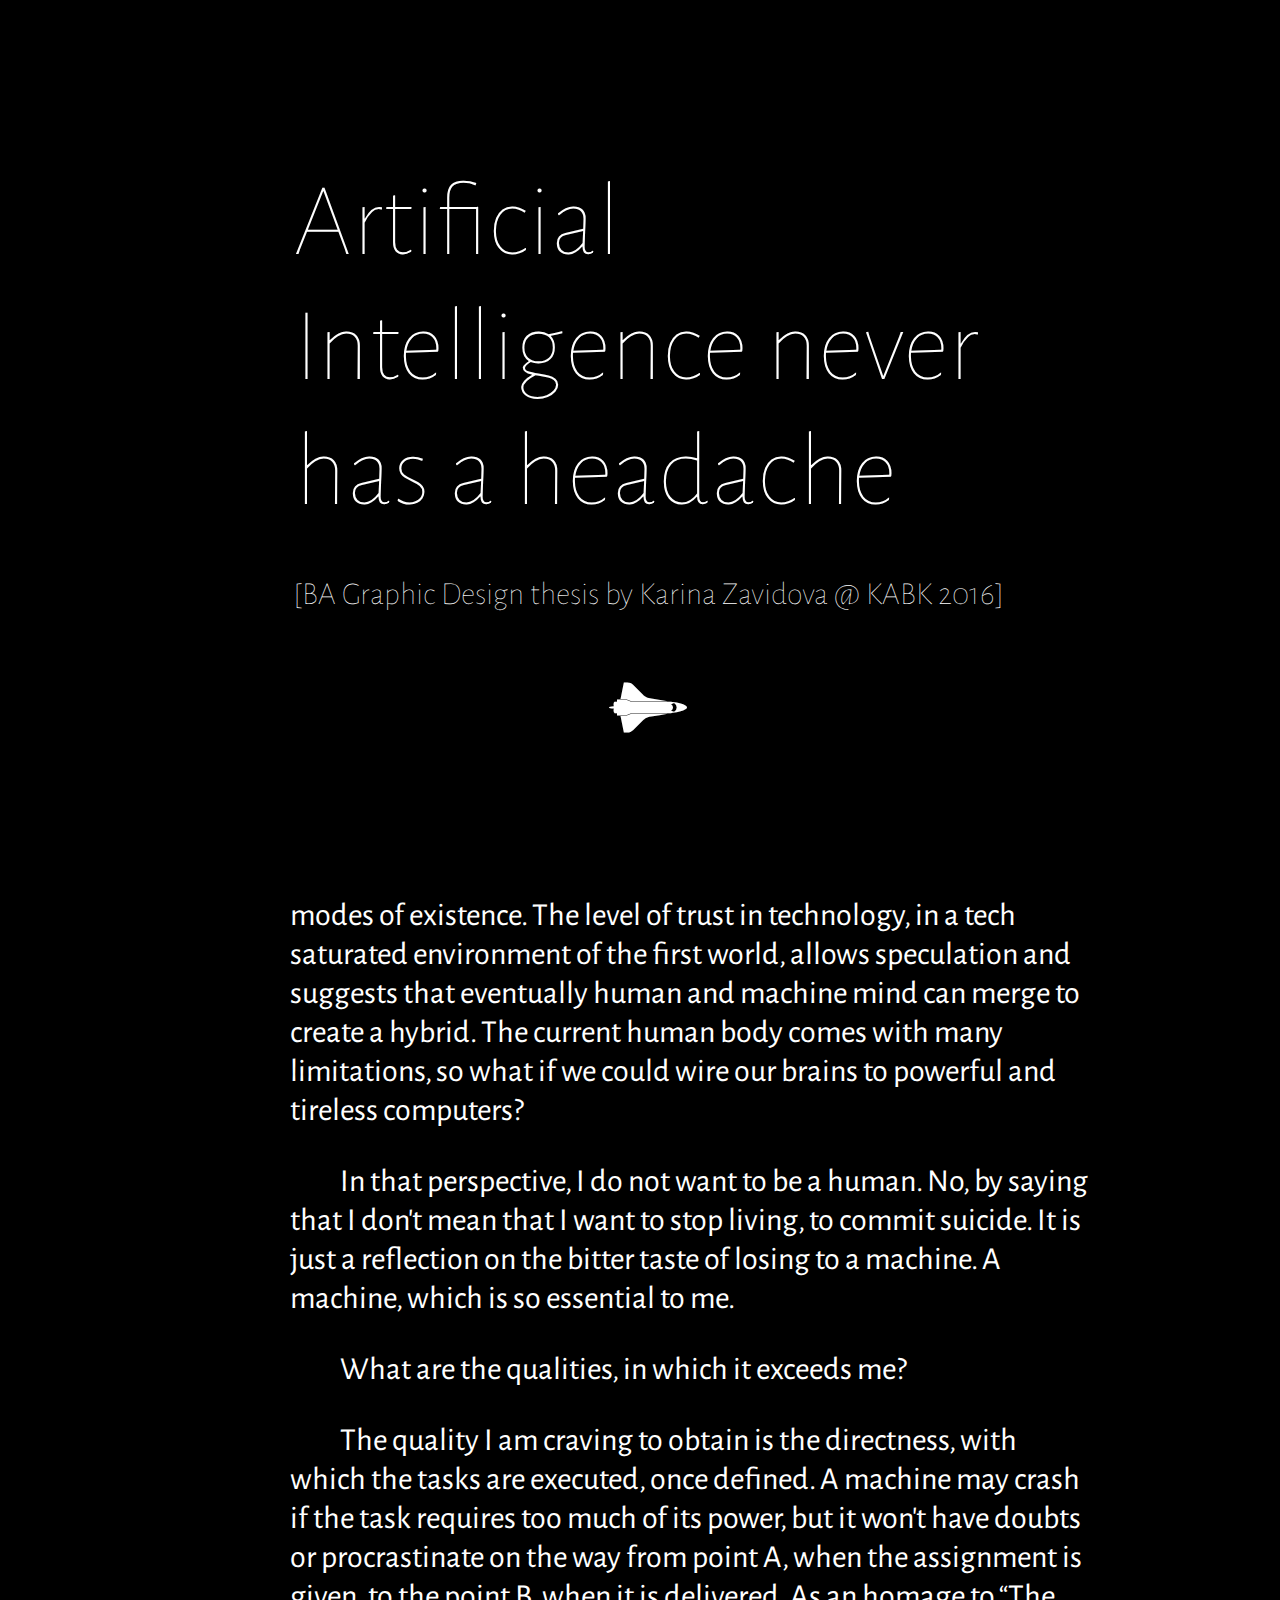
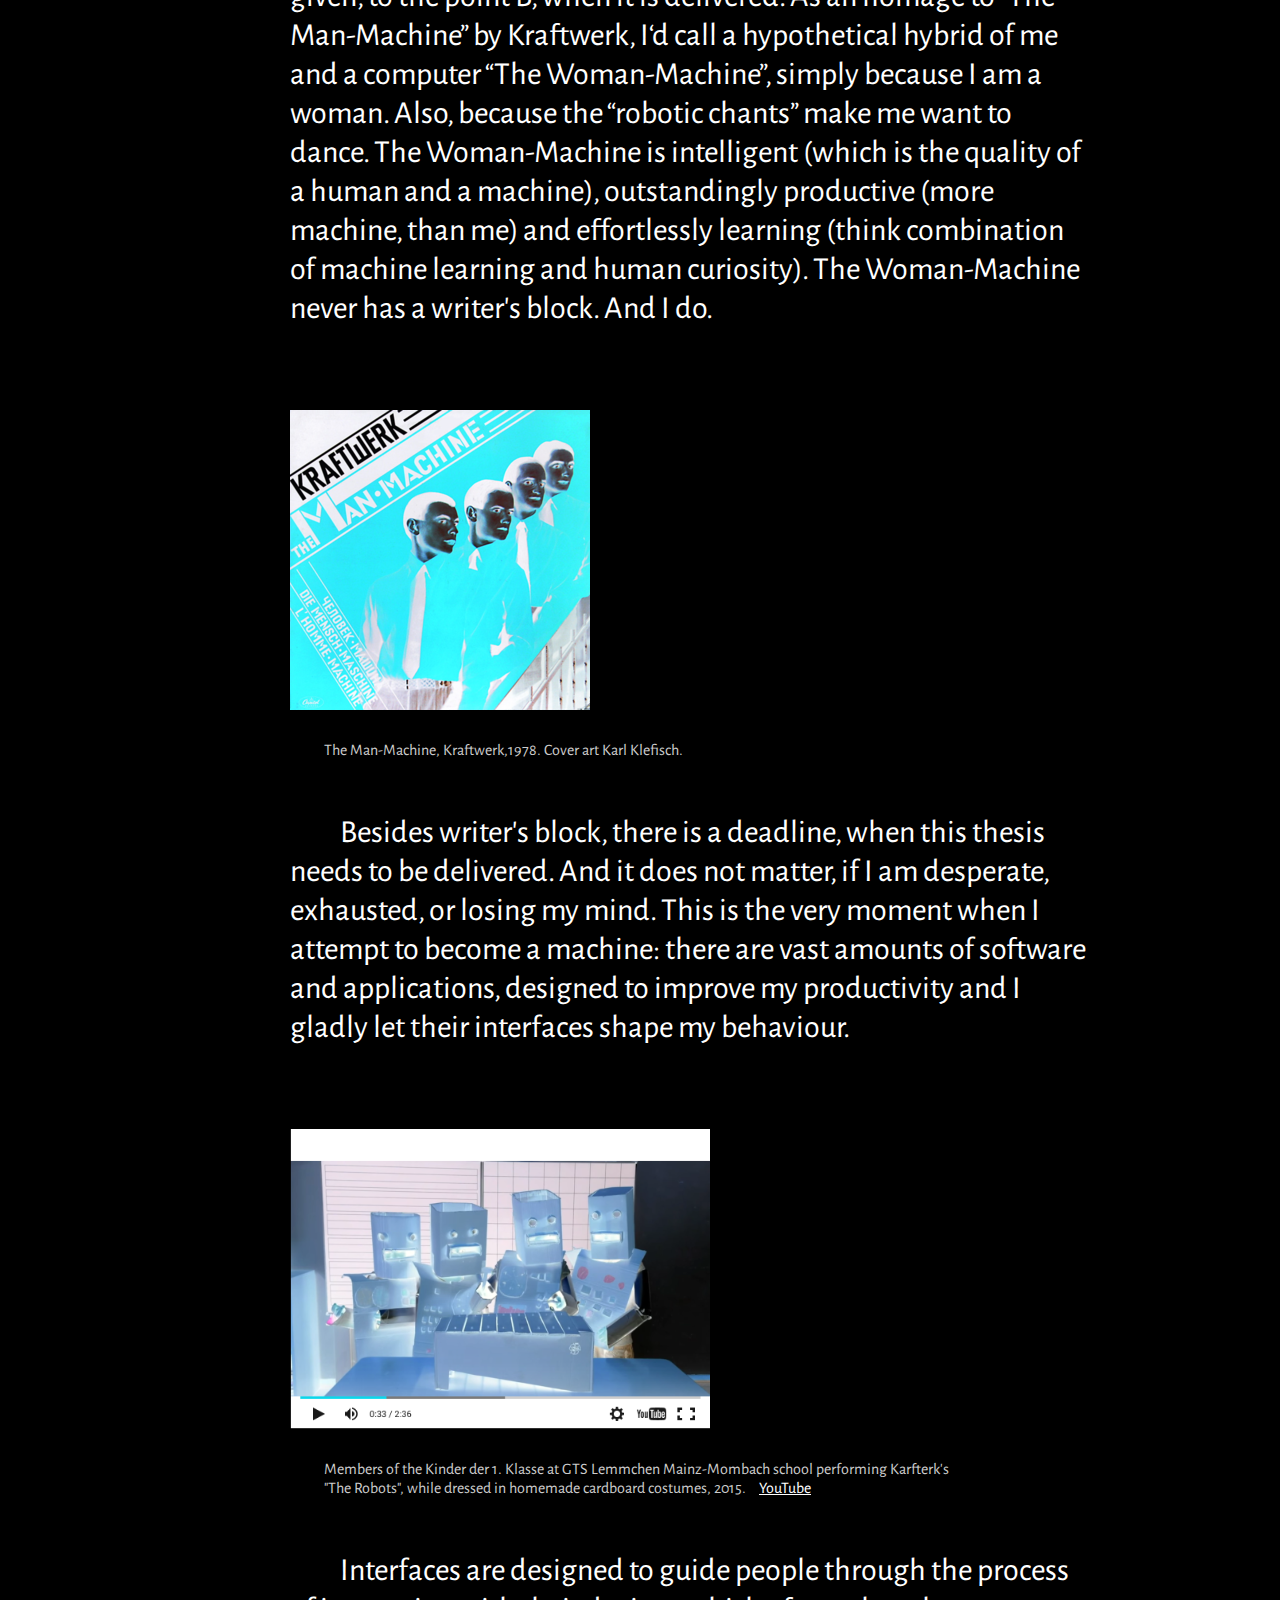
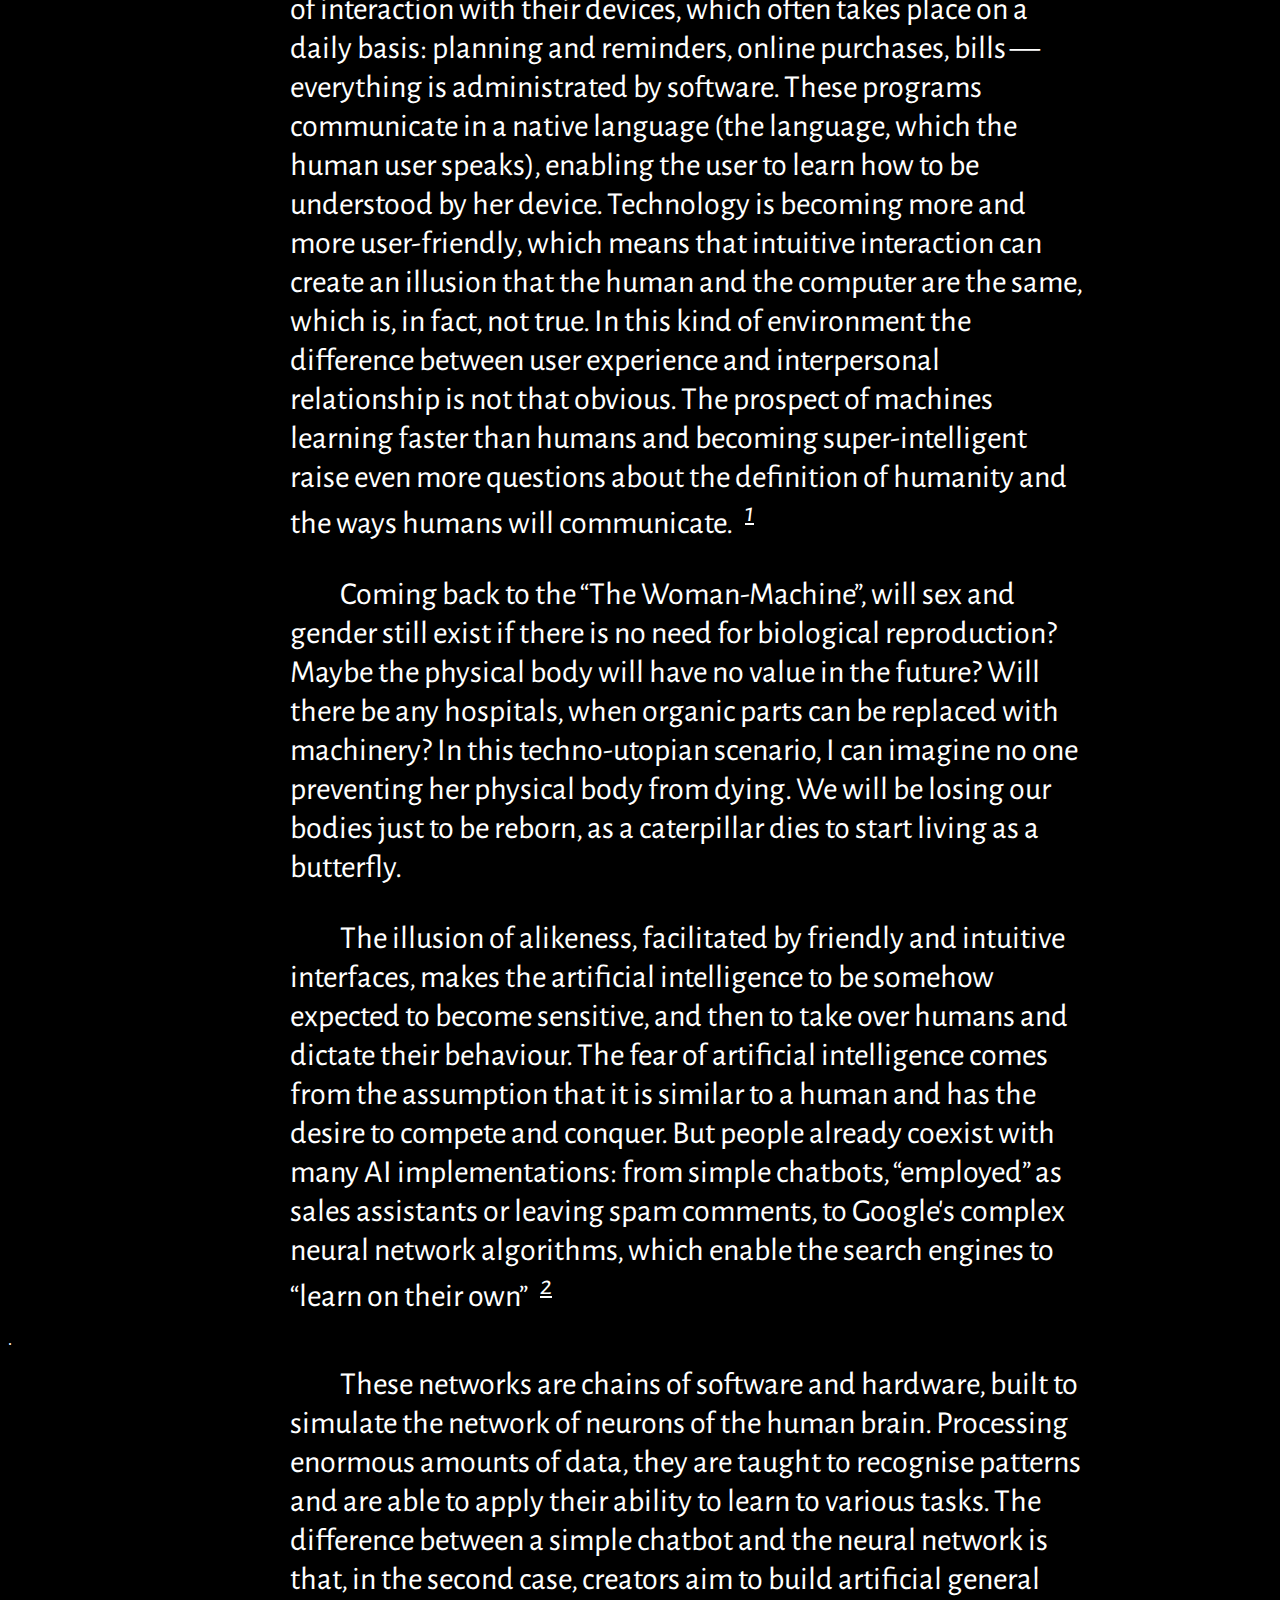
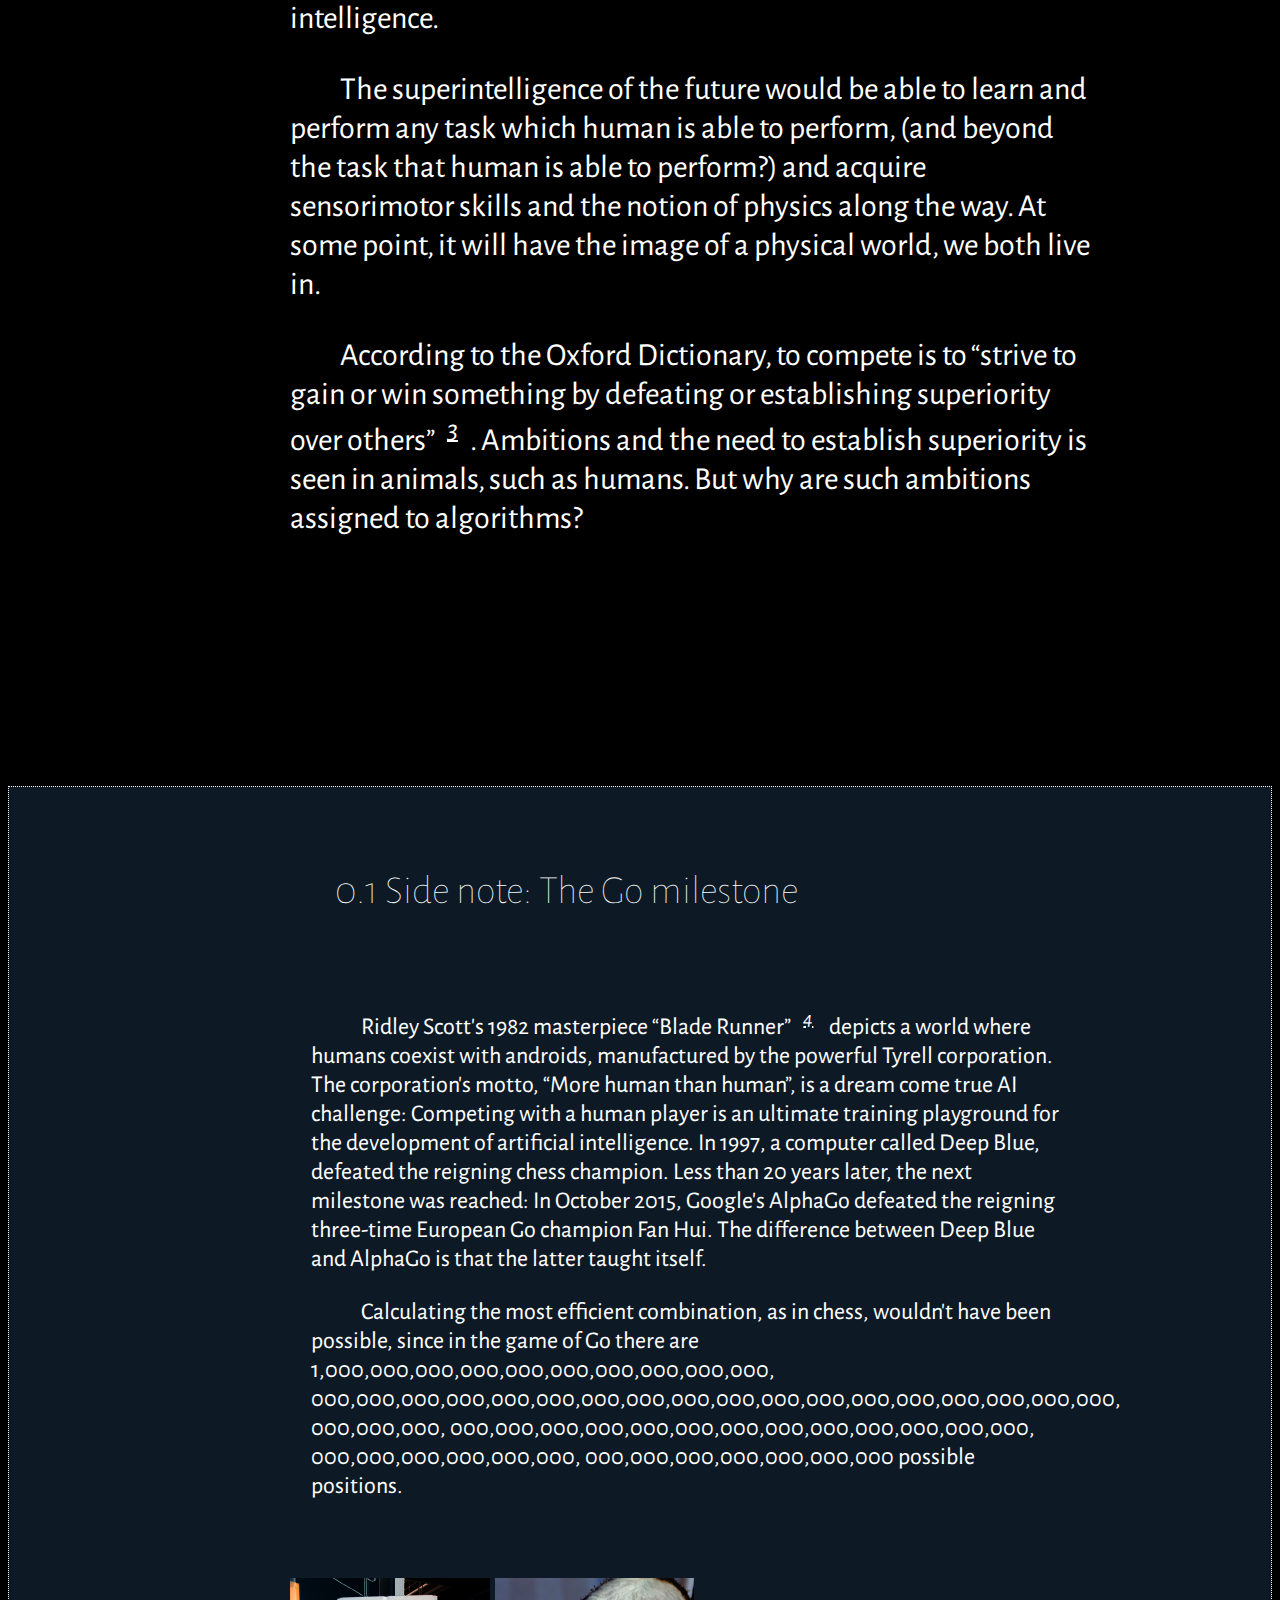
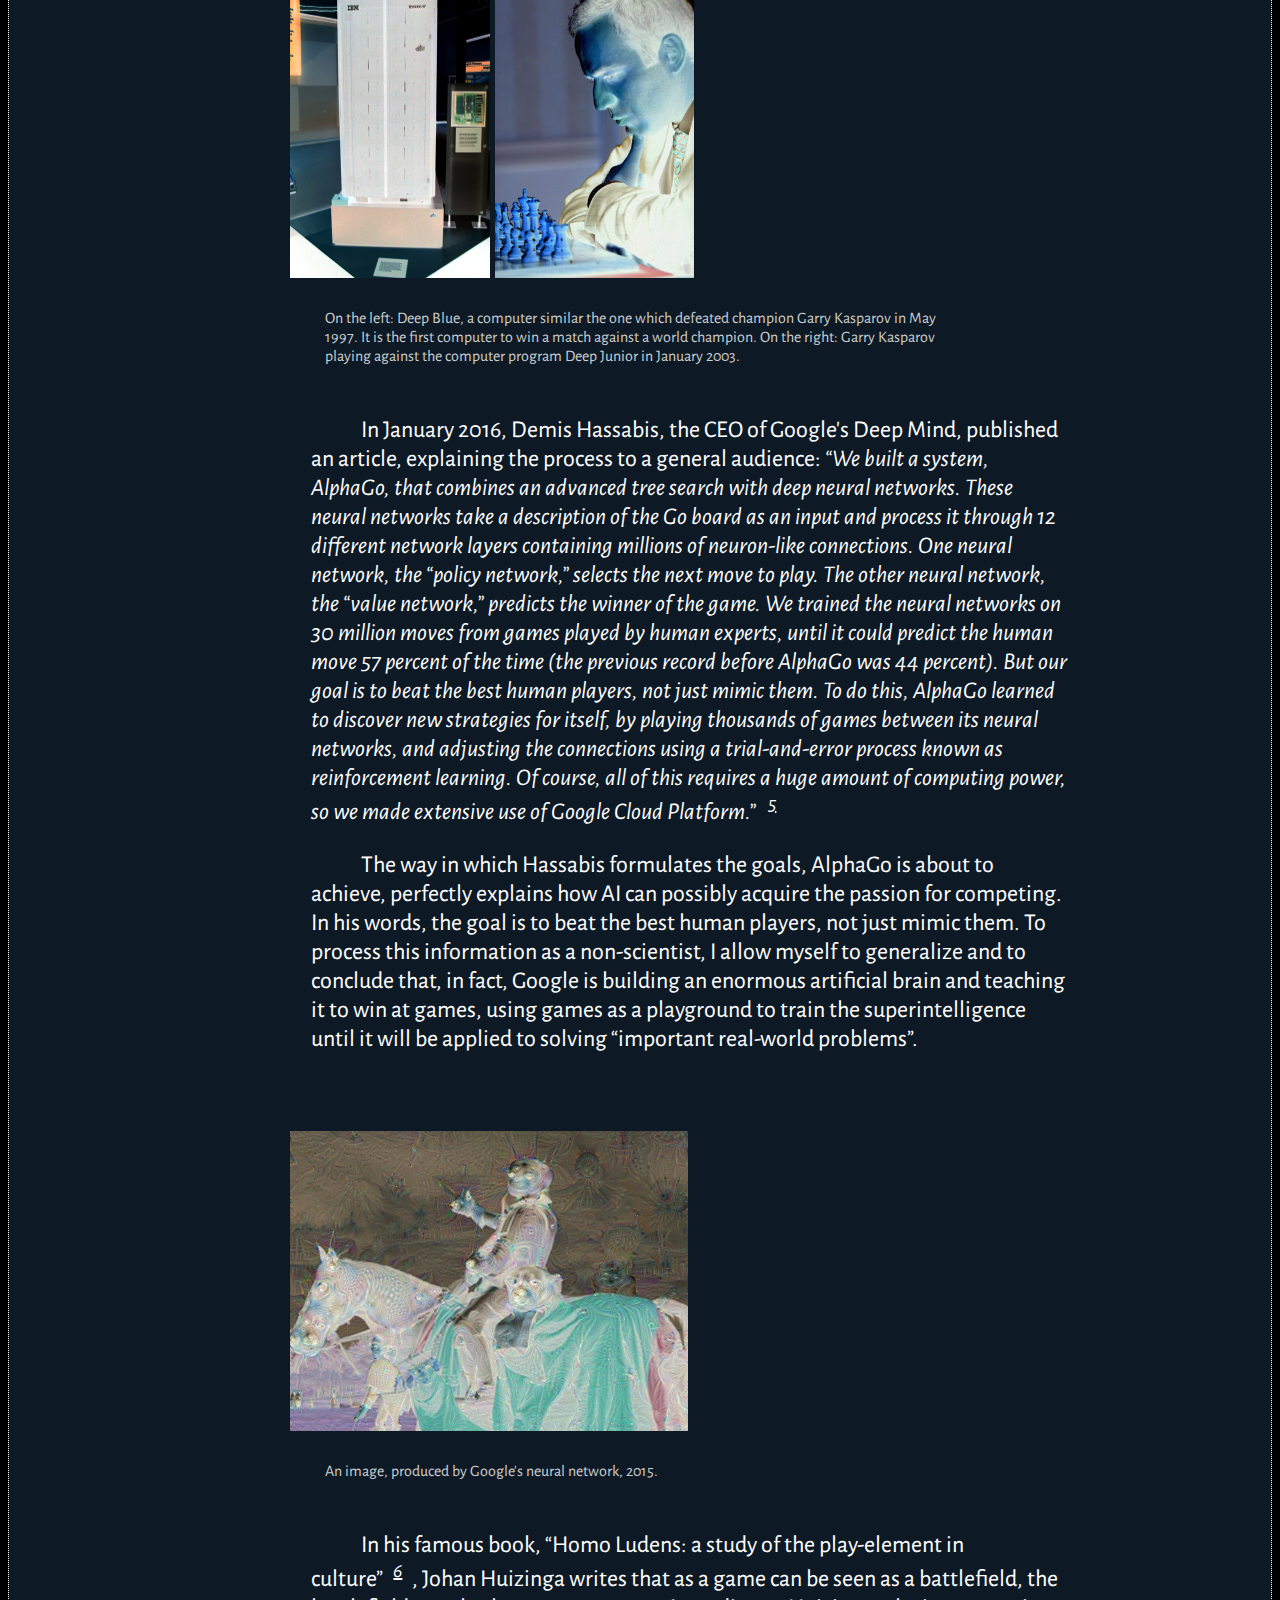
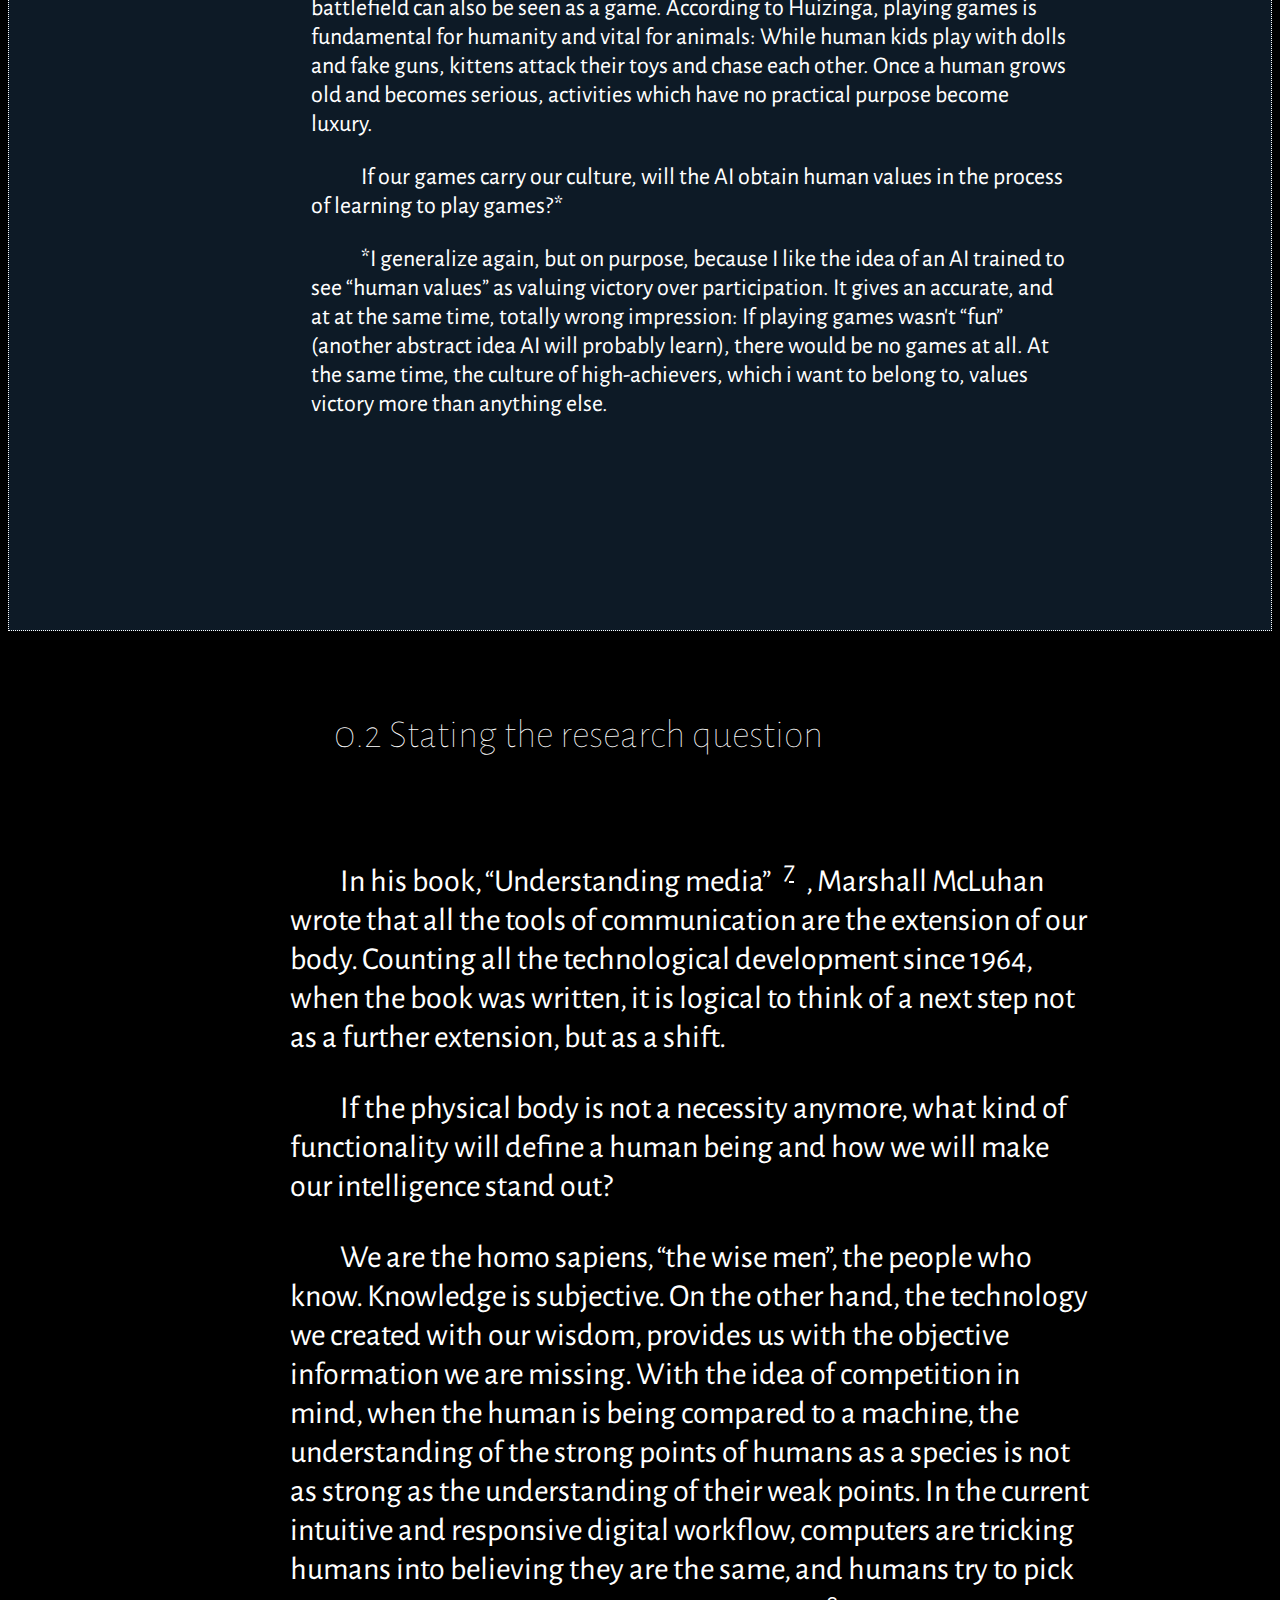
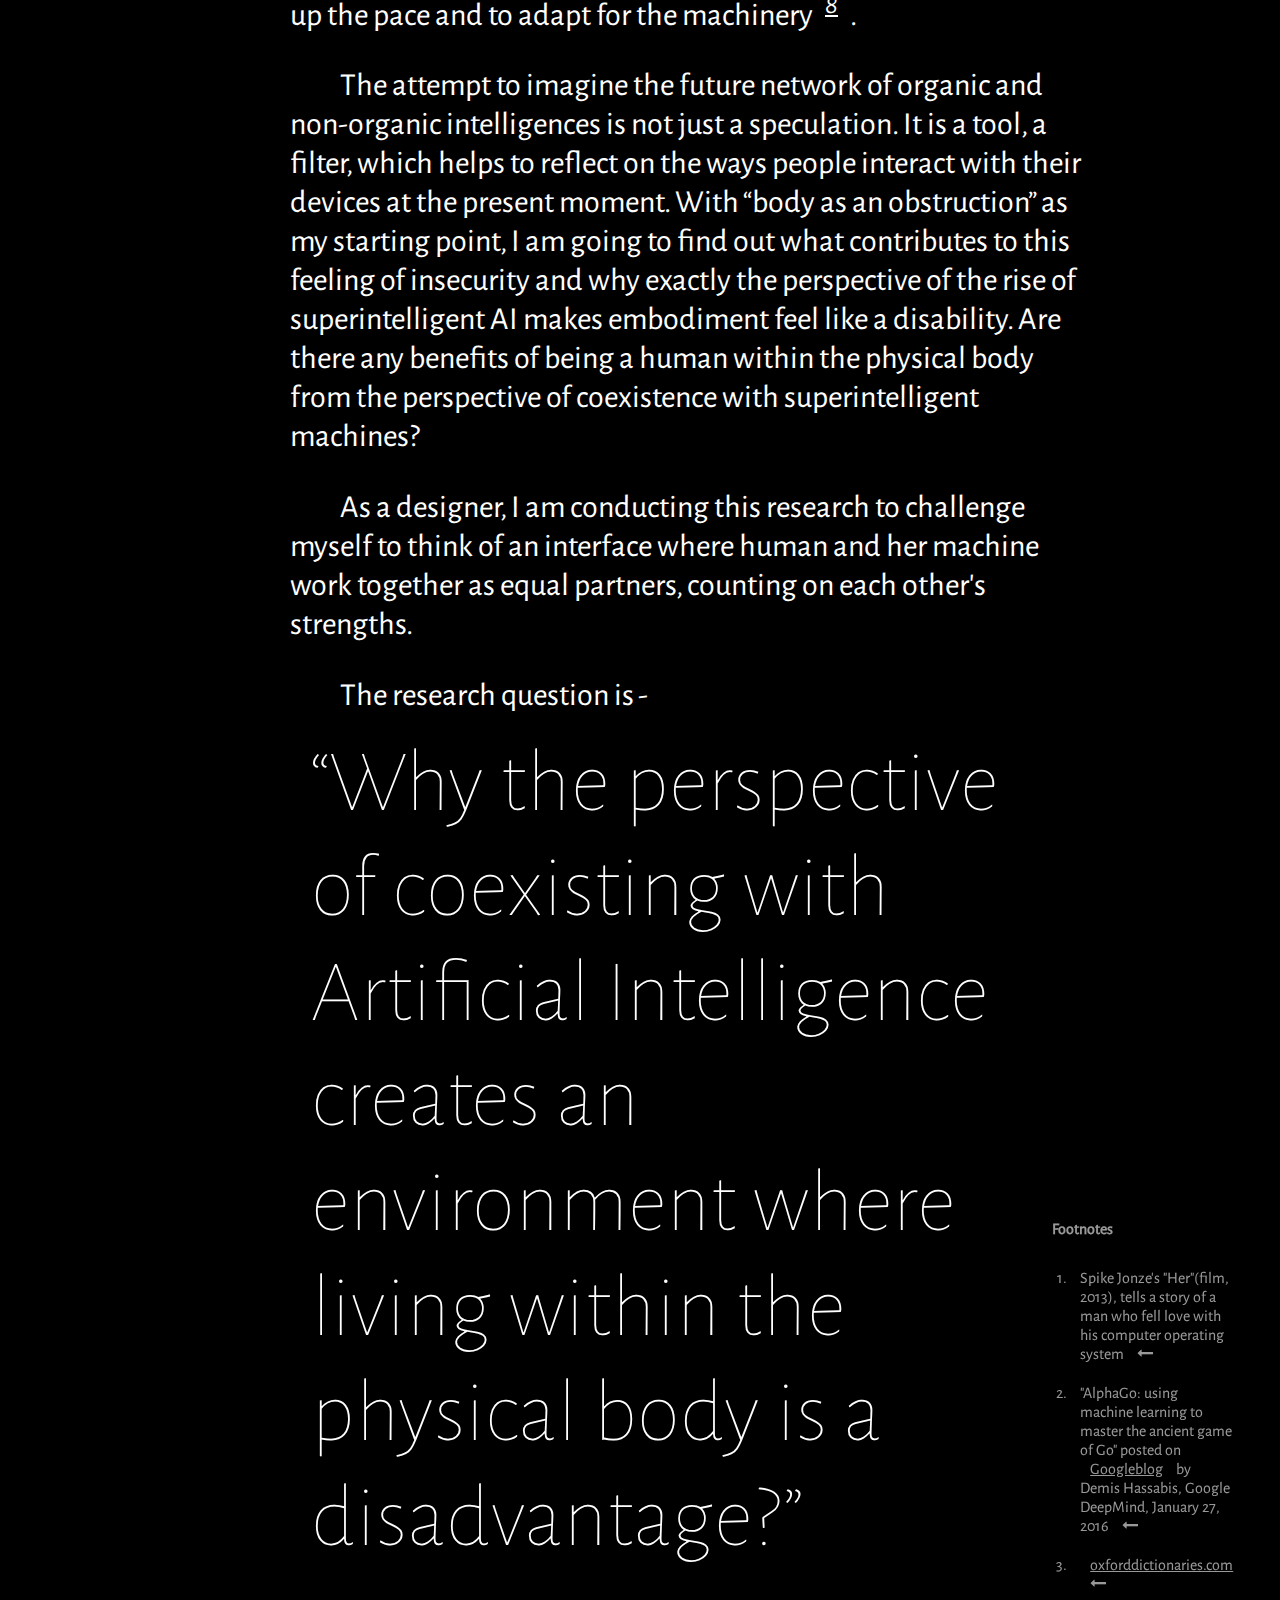
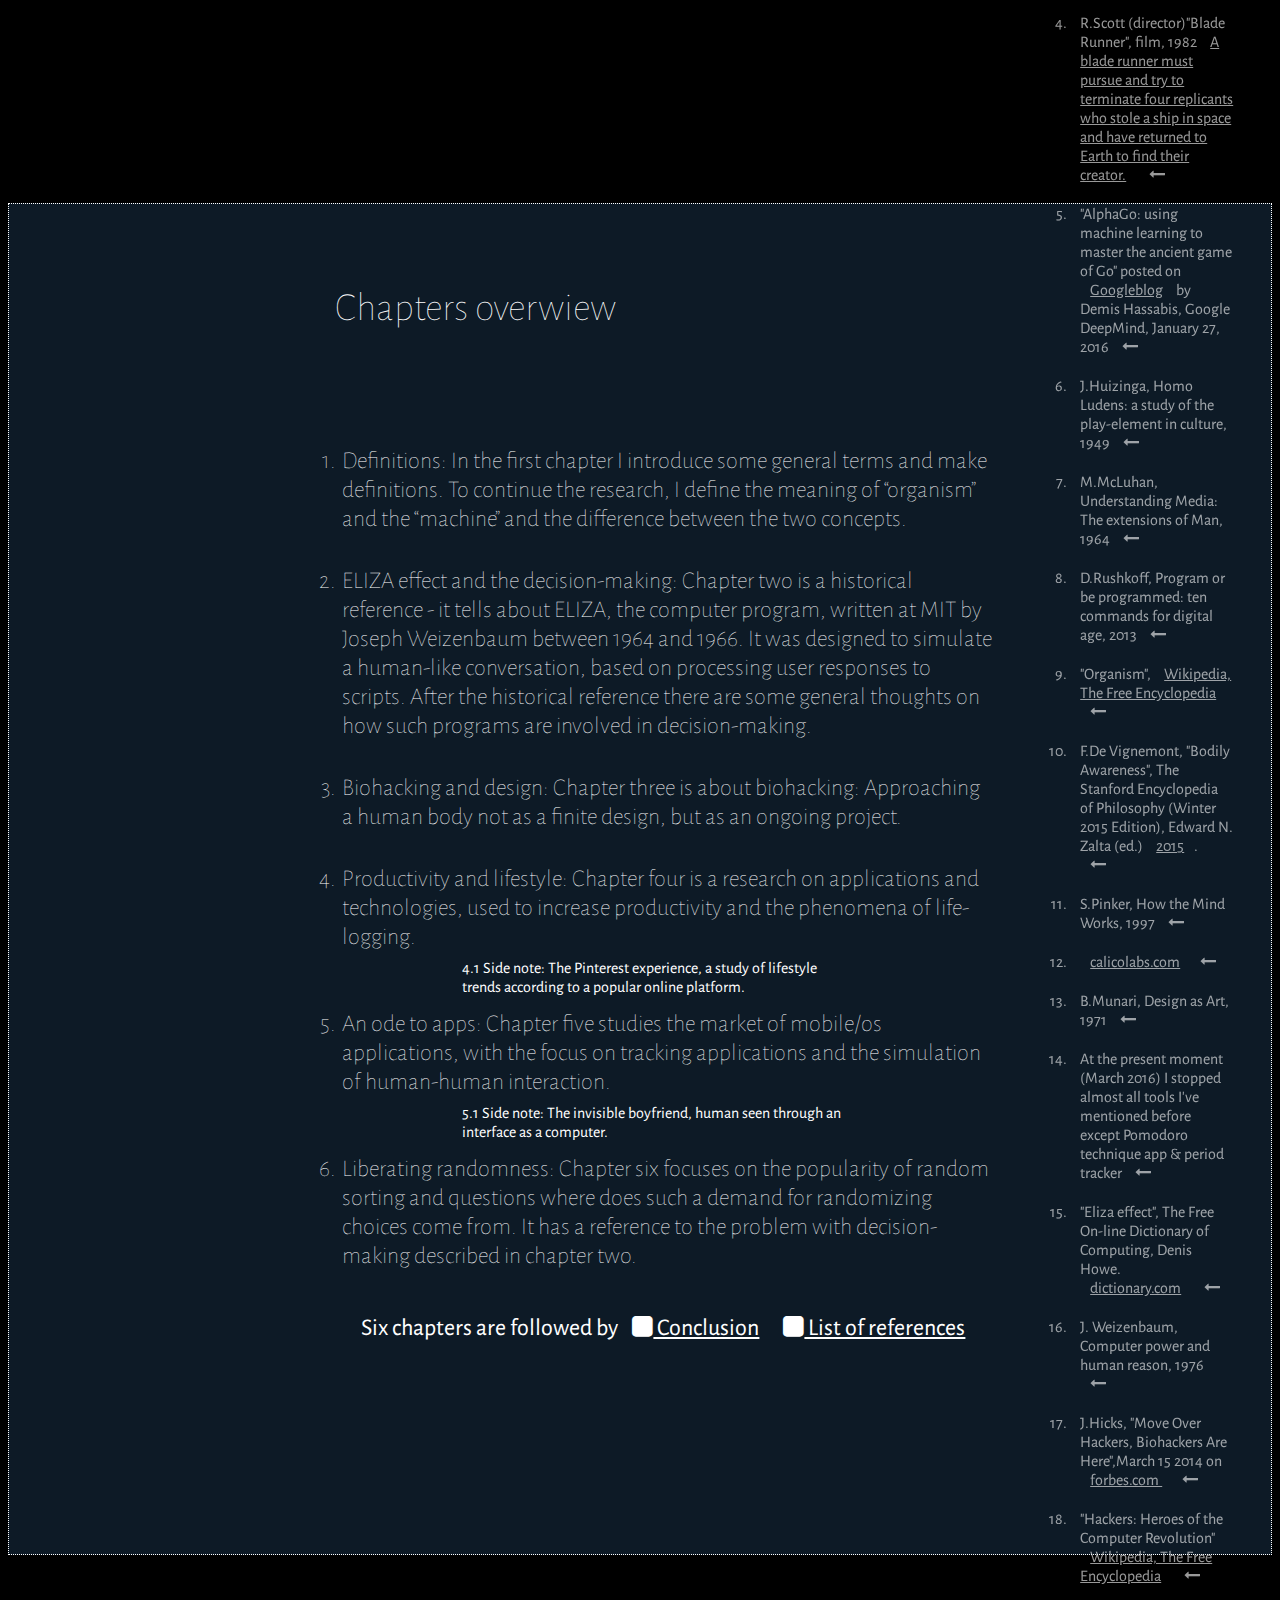
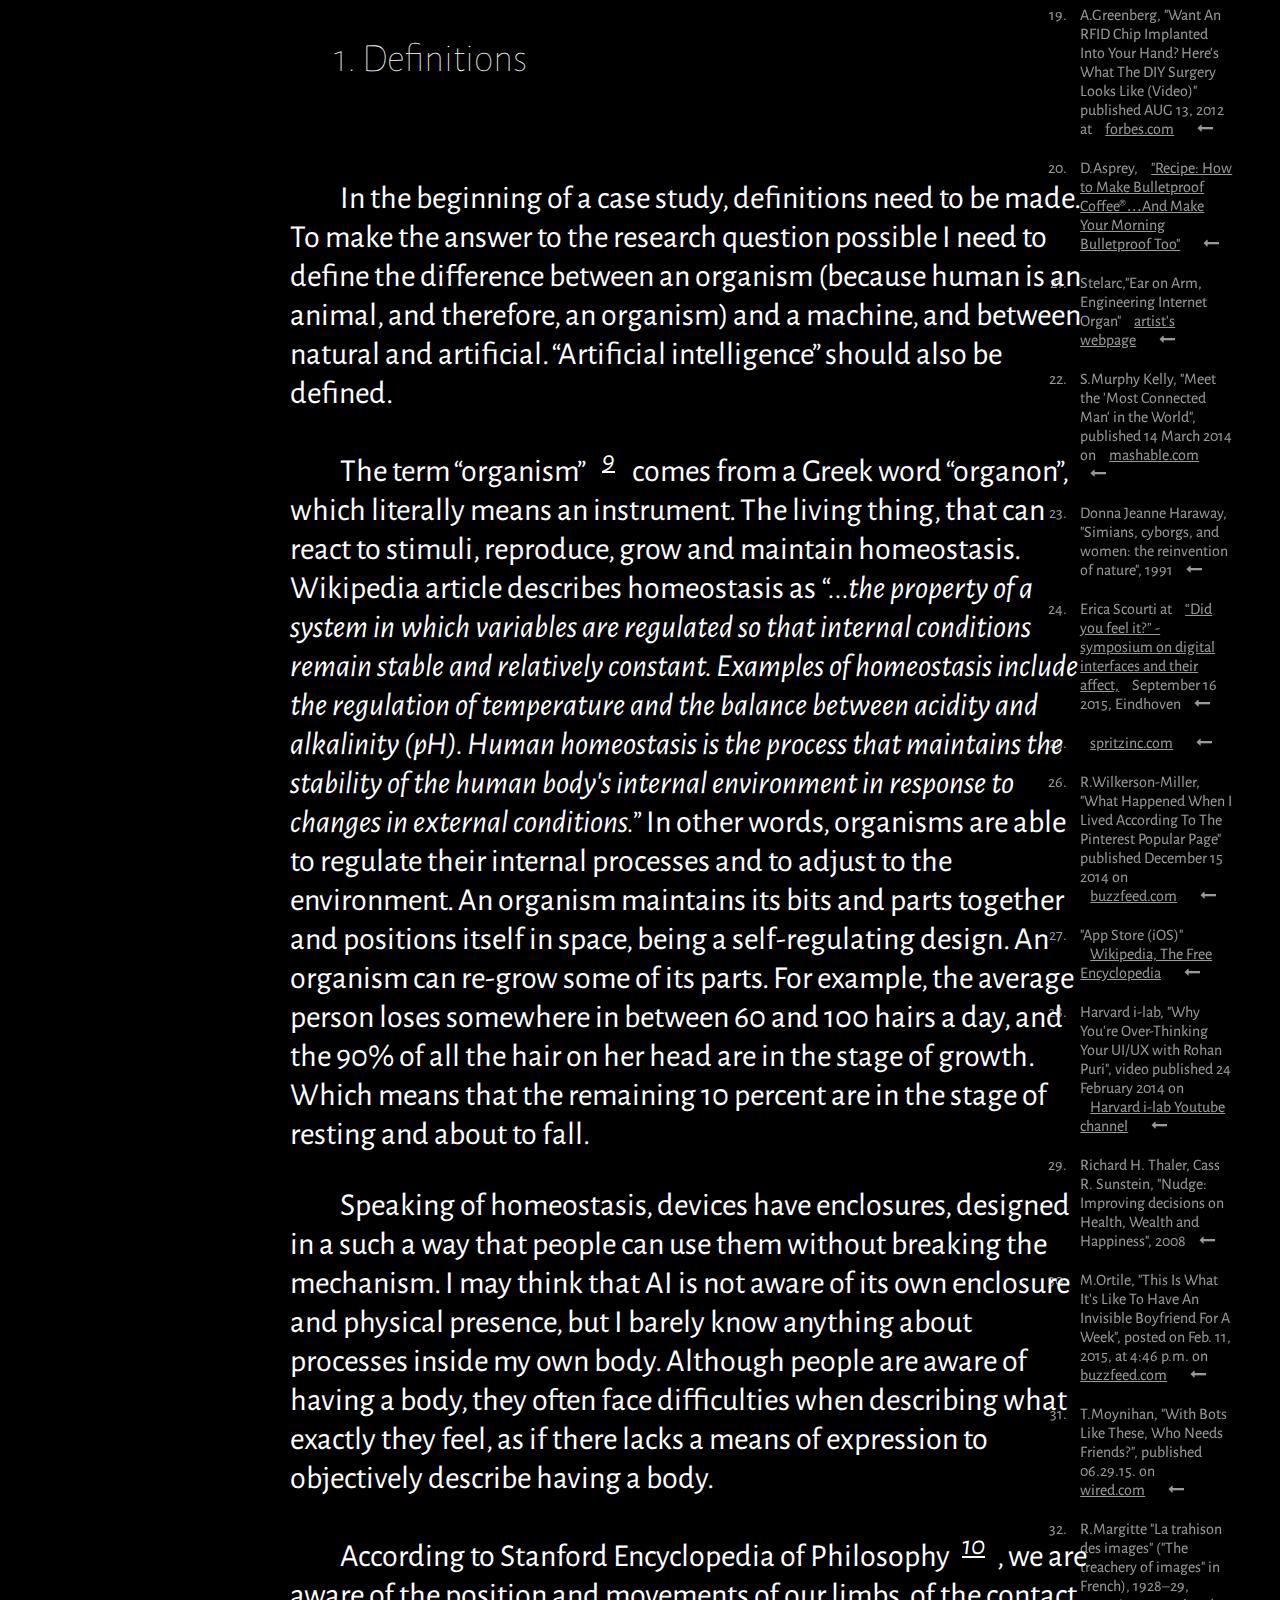
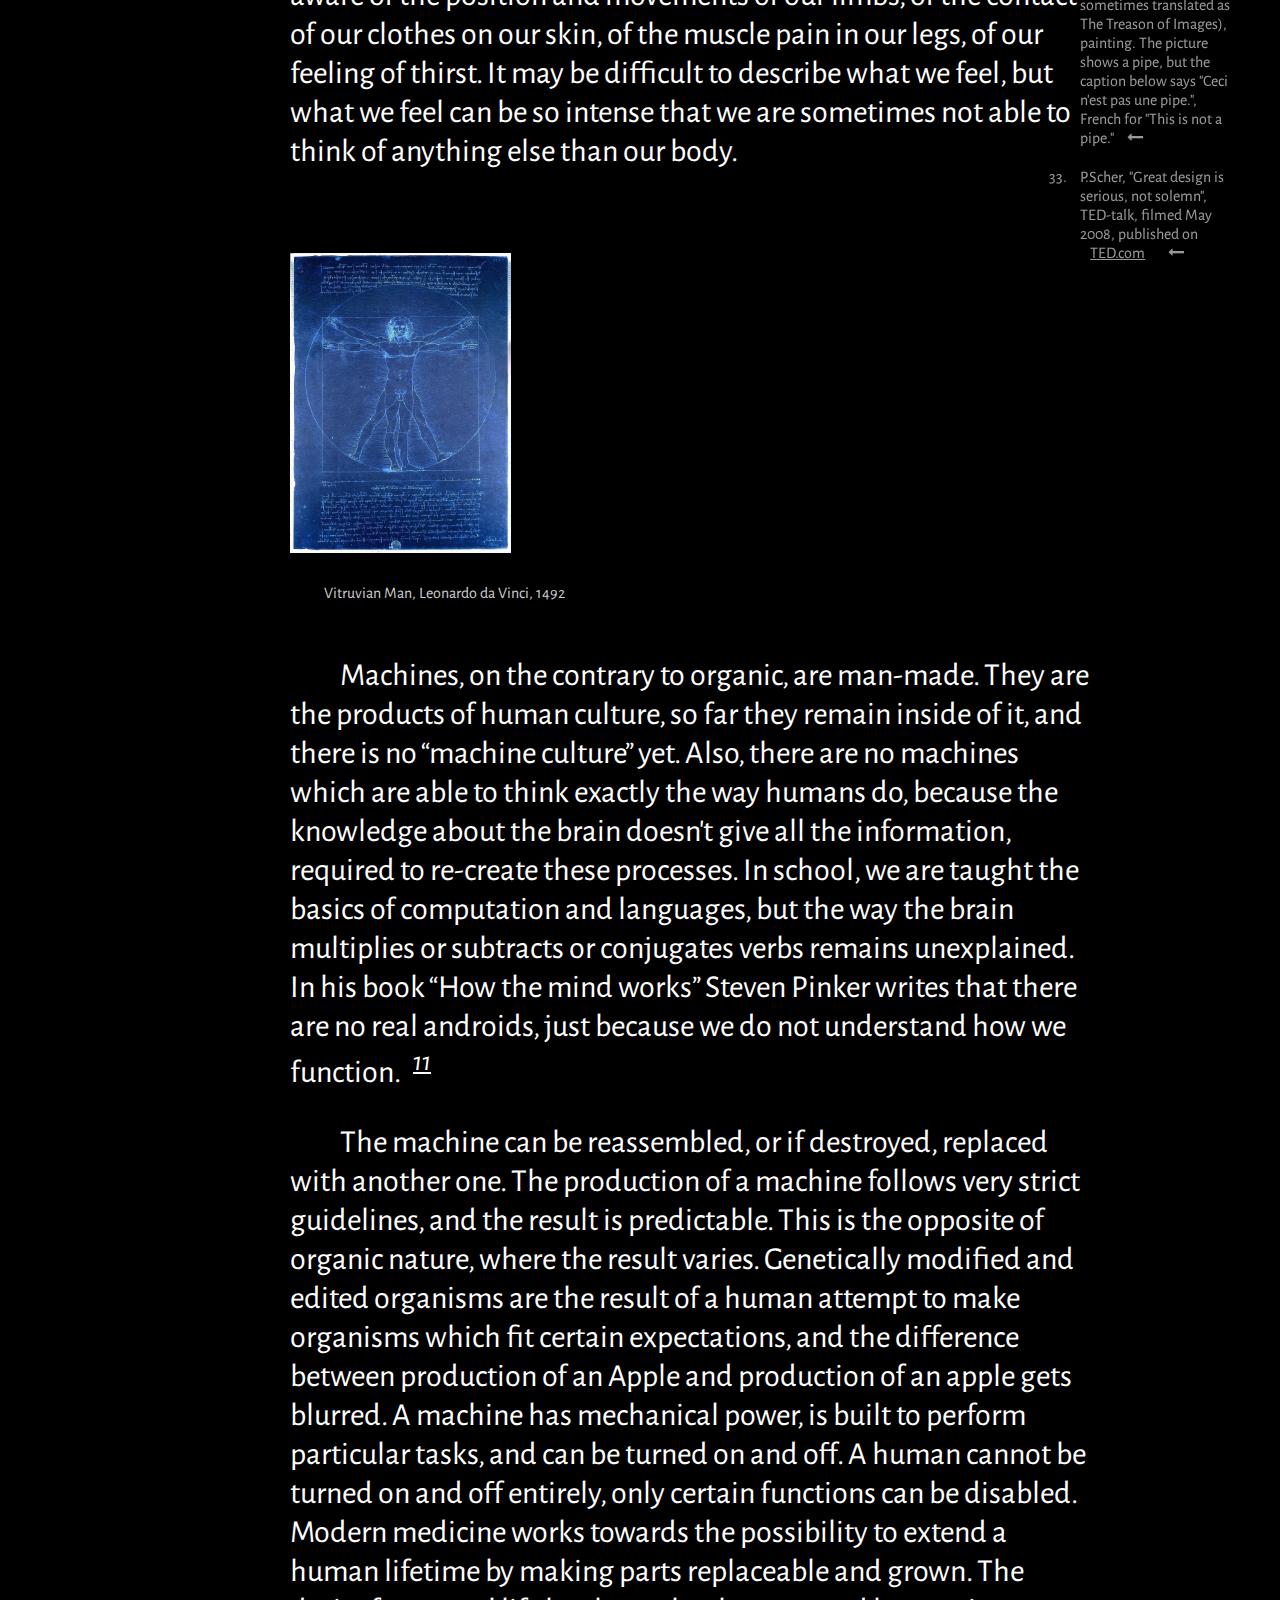
==== commit a7ead0aa: "fixing stuff" ====
--- a/index.html
+++ b/index.html
@@ -7,14 +7,14 @@
 <meta name="description" content="Following all the developments in technology I often feel overwhelmed and start to compare myself to an AI implementation. Also, the data-driven lifestyle emerges, and a human body is viewed as a set of parameters not only by scientists, but also by us, ordinary individuals. 
 The fear of AI comes from a concept that AI is comparable to human intelligence, and therefore superiour. We are afraid that we will be run over by another species. But in fact, we are not comparable. So in my thesis i research the value of the human body, comparing my own functionality to an AI and ask  What are the profits of existing as a human being, and what are the benefits of having a body in the current digital workflow?">
 <meta property="dc:creator" content="Karina Zavidova"/>
-<meta property="og:title" content="Artifcial intelligence never has a headache"/>
+<meta property="og:title" content="Artificial intelligence never has a headache"/>
+<meta property="og:image" content="http://kabk.github.io/govt-theses-16-karina-zavidova/img/img.jpg">
 <meta charset="utf-8">
 	
 	<link rel="stylesheet" type="text/css" href="style copy.css">
-	<link href='https://fonts.googleapis.com/css?family=Alegreya+Sans' rel='stylesheet' type='text/css'>
-	<link rel="stylesheet" href="https://maxcdn.bootstrapcdn.com/font-awesome/4.5.0/css/font-awesome.min.css">
-	<script src="https://ajax.googleapis.com/ajax/libs/jquery/1.11.3/jquery.min.js"></script>
-	<link href='https://fonts.googleapis.com/css?family=Alegreya+Sans:400,400italic,100,100italic' rel='stylesheet' type='text/css'>
+	<link rel="stylesheet" href="css/font-awesome.css">
+	<script src="jquery.min.js"></script>
+	<link href='fonts.css' rel='stylesheet' type='text/css'>
 	
 
 <link rel="icon" href="media/icon.ico" type="image/x-icon"> 
@@ -53,7 +53,7 @@
 
 <div class="glossary">
 
-<div class="sub-menu-parent"><i class="fa fa-hdd-o"><h3>Aritificial intelligence never has a headache </h3></i>
+<div class="sub-menu-parent"><i class="fa fa-hdd-o"><h3>Artificial intelligence never has a headache </h3></i>
 
 
 
@@ -263,7 +263,7 @@
 <p>
 <img src="img/3-a.jpg"></img>
 <img src="img/3-b.jpg"></img>
-<div class="imgname">On the left: Deep Blue, a computer similar the one which deafeated champion Garry Kasparov in May 1997. It is the first computer to win a match against a world champion. On the right: Garry Kasparov playing against the computer program Deep Junior in January 2003.</div>
+<div class="imgname">On the left: Deep Blue, a computer similar the one which defeated champion Garry Kasparov in May 1997. It is the first computer to win a match against a world champion. On the right: Garry Kasparov playing against the computer program Deep Junior in January 2003.</div>
 </p>
 
 
@@ -601,7 +601,7 @@
 
 <p>
 </p>
-<!--
+
  <h1>Speech color changer</h1>
 
     <p>Tap/click then say a color to change the background color of the app.</p>
@@ -611,7 +611,7 @@
 
     <script src="script.js"></script>
 
--->
+
 </div>
 
 
@@ -693,6 +693,7 @@
 
 </div>
 
+
 <script>
 
     $(".loader").click(function(){
--- a/style copy.css
+++ b/style copy.css
@@ -260,17 +260,41 @@
 
 }
 
-@media only screen and (max-width: 1000px) {
+@media only screen and (max-width: 1200px) {
     
-  .loader {
-  position: relative;
+  .loader .glossary {
+
   display: none;
   visibility: none;
 
 }
 
-
-}
+p {
+    width: 1000px;
+  }
+
+p.sidenote {
+    width: 1000px;
+  }
+
+
+
+.footnote {
+  z-index: 150;
+  top: 40800px;
+  max-width: 100%;
+  right: 0px;
+  position: absolute;
+
+  text-align: left;
+  -webkit-filter: opacity(60%); /* Chrome, Safari, Opera */
+  filter: opacity(60%);
+}
+
+
+}
+
+
 
 @media print { 
 
@@ -635,3 +659,11 @@
 #conclusion {
   color: none;
 }
+
+
+  .mobile {
+  position: relative;
+  display: none;
+  visibility: none;
+
+}
--- a/fonts.css
+++ b/fonts.css
@@ -0,0 +1,96 @@
+/* vietnamese */
+@font-face {
+  font-family: 'Alegreya Sans';
+  font-style: normal;
+  font-weight: 100;
+  src: local('Alegreya Sans Thin'), local('AlegreyaSans-Thin'), url(fonts/TKyx_-JJ6MdpQruNk-t-PMx7He9Xt08HNGMB0TtTAKc.woff2) format('woff2');
+  unicode-range: U+0102-0103, U+1EA0-1EF1, U+20AB;
+}
+/* latin-ext */
+@font-face {
+  font-family: 'Alegreya Sans';
+  font-style: normal;
+  font-weight: 100;
+  src: local('Alegreya Sans Thin'), local('AlegreyaSans-Thin'), url(fonts/TKyx_-JJ6MdpQruNk-t-PEvjtsV5_PXjj-sBHo3MBj0.woff2) format('woff2');
+  unicode-range: U+0100-024F, U+1E00-1EFF, U+20A0-20AB, U+20AD-20CF, U+2C60-2C7F, U+A720-A7FF;
+}
+/* latin */
+@font-face {
+  font-family: 'Alegreya Sans';
+  font-style: normal;
+  font-weight: 100;
+  src: local('Alegreya Sans Thin'), local('AlegreyaSans-Thin'), url(fonts/TKyx_-JJ6MdpQruNk-t-PDIGk-CbhXUpQeqvUUQgXes.woff2) format('woff2');
+  unicode-range: U+0000-00FF, U+0131, U+0152-0153, U+02C6, U+02DA, U+02DC, U+2000-206F, U+2074, U+20AC, U+2212, U+2215, U+E0FF, U+EFFD, U+F000;
+}
+/* vietnamese */
+@font-face {
+  font-family: 'Alegreya Sans';
+  font-style: normal;
+  font-weight: 400;
+  src: local('Alegreya Sans'), local('AlegreyaSans-Regular'), url(fonts/KYNzioYhDai7mTMnx_gDgjwPnILgNs_SbVTT10TXlz0.woff2) format('woff2');
+  unicode-range: U+0102-0103, U+1EA0-1EF1, U+20AB;
+}
+/* latin-ext */
+@font-face {
+  font-family: 'Alegreya Sans';
+  font-style: normal;
+  font-weight: 400;
+  src: local('Alegreya Sans'), local('AlegreyaSans-Regular'), url(fonts/KYNzioYhDai7mTMnx_gDgoLl39Idhk_6gOcz_nuzPgo.woff2) format('woff2');
+  unicode-range: U+0100-024F, U+1E00-1EFF, U+20A0-20AB, U+20AD-20CF, U+2C60-2C7F, U+A720-A7FF;
+}
+/* latin */
+@font-face {
+  font-family: 'Alegreya Sans';
+  font-style: normal;
+  font-weight: 400;
+  src: local('Alegreya Sans'), local('AlegreyaSans-Regular'), url(fonts/KYNzioYhDai7mTMnx_gDgp7fs_z8nuqHYC6tC8rLl5s.woff2) format('woff2');
+  unicode-range: U+0000-00FF, U+0131, U+0152-0153, U+02C6, U+02DA, U+02DC, U+2000-206F, U+2074, U+20AC, U+2212, U+2215, U+E0FF, U+EFFD, U+F000;
+}
+/* vietnamese */
+@font-face {
+  font-family: 'Alegreya Sans';
+  font-style: italic;
+  font-weight: 100;
+  src: local('Alegreya Sans Thin Italic'), local('AlegreyaSans-ThinItalic'), url(fonts/gRkSP2lBpqoMTVxg7DmVn5NcHd024z2BQDFU5ppaE_g.woff2) format('woff2');
+  unicode-range: U+0102-0103, U+1EA0-1EF1, U+20AB;
+}
+/* latin-ext */
+@font-face {
+  font-family: 'Alegreya Sans';
+  font-style: italic;
+  font-weight: 100;
+  src: local('Alegreya Sans Thin Italic'), local('AlegreyaSans-ThinItalic'), url(fonts/gRkSP2lBpqoMTVxg7DmVnyi3SApyjuHQSK-0E7dylc8.woff2) format('woff2');
+  unicode-range: U+0100-024F, U+1E00-1EFF, U+20A0-20AB, U+20AD-20CF, U+2C60-2C7F, U+A720-A7FF;
+}
+/* latin */
+@font-face {
+  font-family: 'Alegreya Sans';
+  font-style: italic;
+  font-weight: 100;
+  src: local('Alegreya Sans Thin Italic'), local('AlegreyaSans-ThinItalic'), url(fonts/gRkSP2lBpqoMTVxg7DmVn8MzGSQqNWCmve9lCTmqc1A.woff2) format('woff2');
+  unicode-range: U+0000-00FF, U+0131, U+0152-0153, U+02C6, U+02DA, U+02DC, U+2000-206F, U+2074, U+20AC, U+2212, U+2215, U+E0FF, U+EFFD, U+F000;
+}
+/* vietnamese */
+@font-face {
+  font-family: 'Alegreya Sans';
+  font-style: italic;
+  font-weight: 400;
+  src: local('Alegreya Sans Italic'), local('AlegreyaSans-Italic'), url(fonts/TKyx_-JJ6MdpQruNk-t-PLo_F_VMNKNBNaFp60rwt0I.woff2) format('woff2');
+  unicode-range: U+0102-0103, U+1EA0-1EF1, U+20AB;
+}
+/* latin-ext */
+@font-face {
+  font-family: 'Alegreya Sans';
+  font-style: italic;
+  font-weight: 400;
+  src: local('Alegreya Sans Italic'), local('AlegreyaSans-Italic'), url(fonts/TKyx_-JJ6MdpQruNk-t-PPT8jFRvqs3uSo-zOsO50E4.woff2) format('woff2');
+  unicode-range: U+0100-024F, U+1E00-1EFF, U+20A0-20AB, U+20AD-20CF, U+2C60-2C7F, U+A720-A7FF;
+}
+/* latin */
+@font-face {
+  font-family: 'Alegreya Sans';
+  font-style: italic;
+  font-weight: 400;
+  src: local('Alegreya Sans Italic'), local('AlegreyaSans-Italic'), url(fonts/TKyx_-JJ6MdpQruNk-t-PL-MGAgQ7T4Lx8Yeka2Yy30.woff2) format('woff2');
+  unicode-range: U+0000-00FF, U+0131, U+0152-0153, U+02C6, U+02DA, U+02DC, U+2000-206F, U+2074, U+20AC, U+2212, U+2215, U+E0FF, U+EFFD, U+F000;
+}
